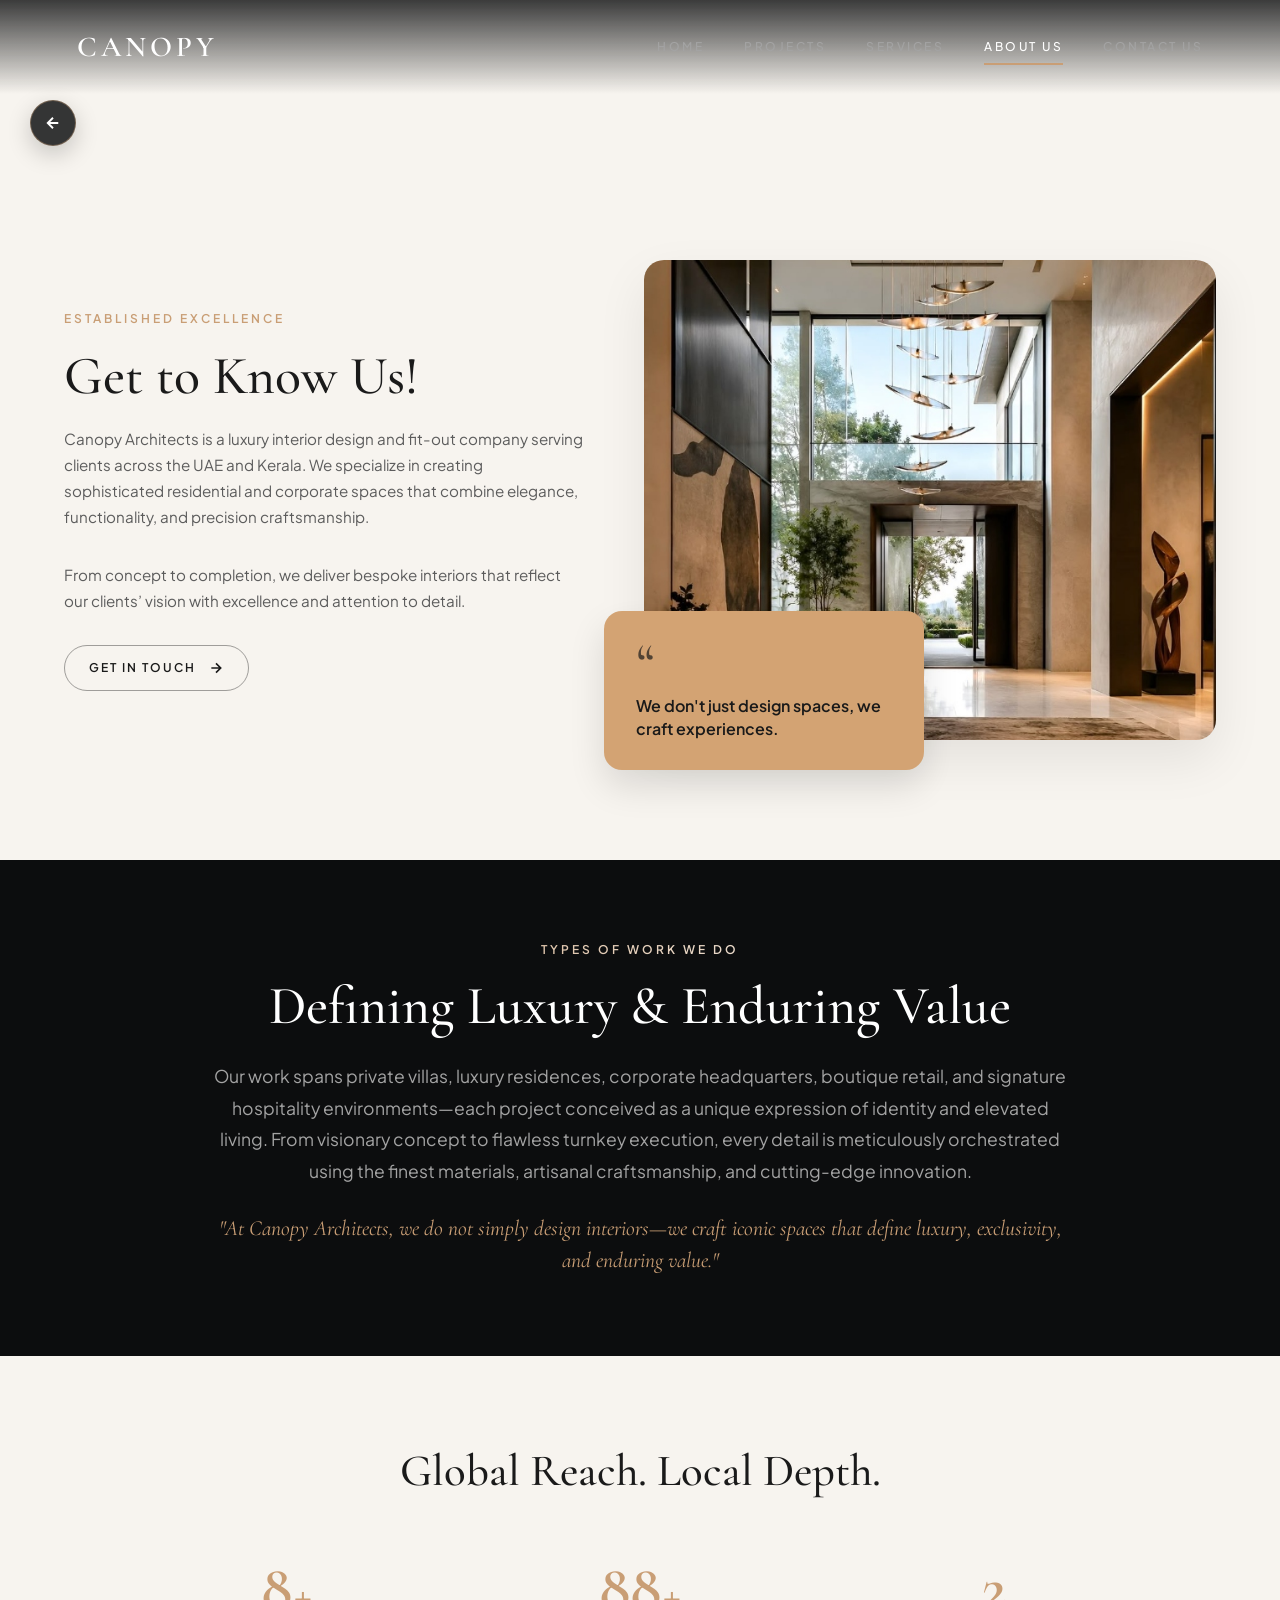
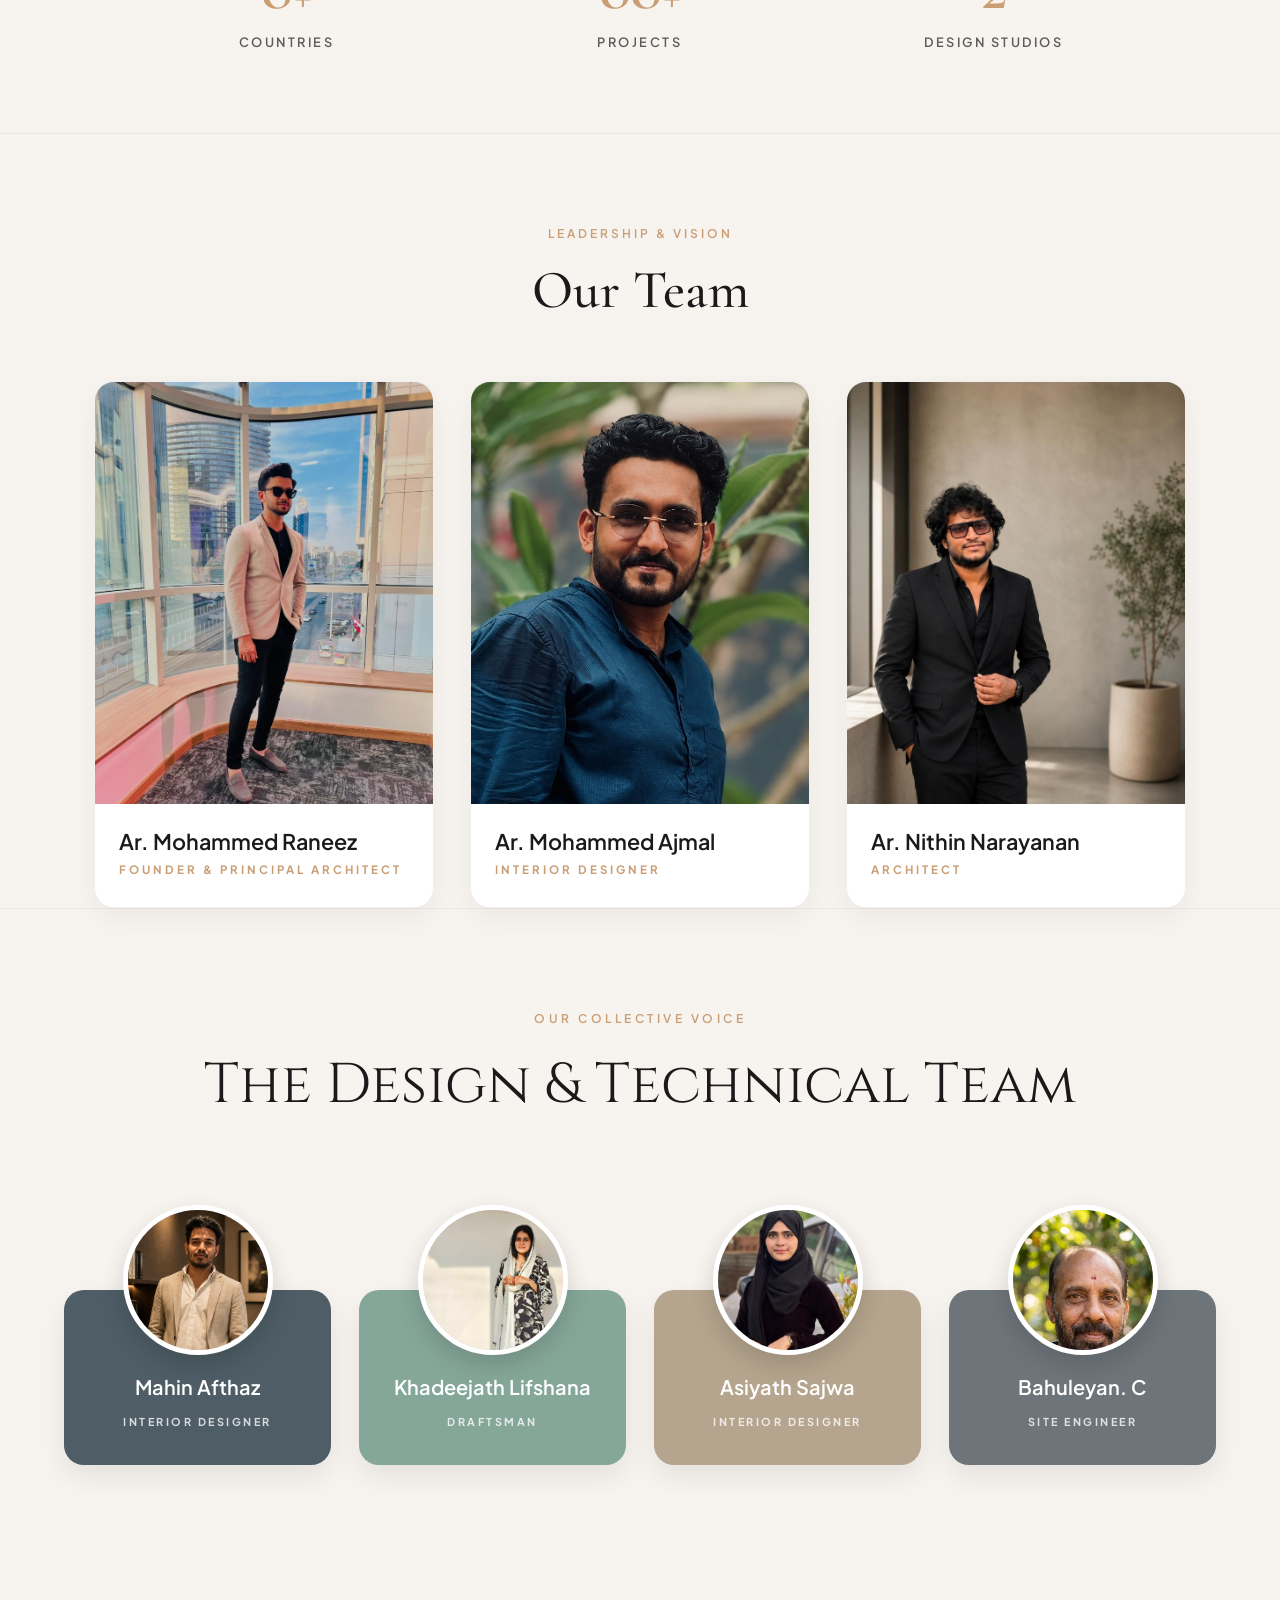
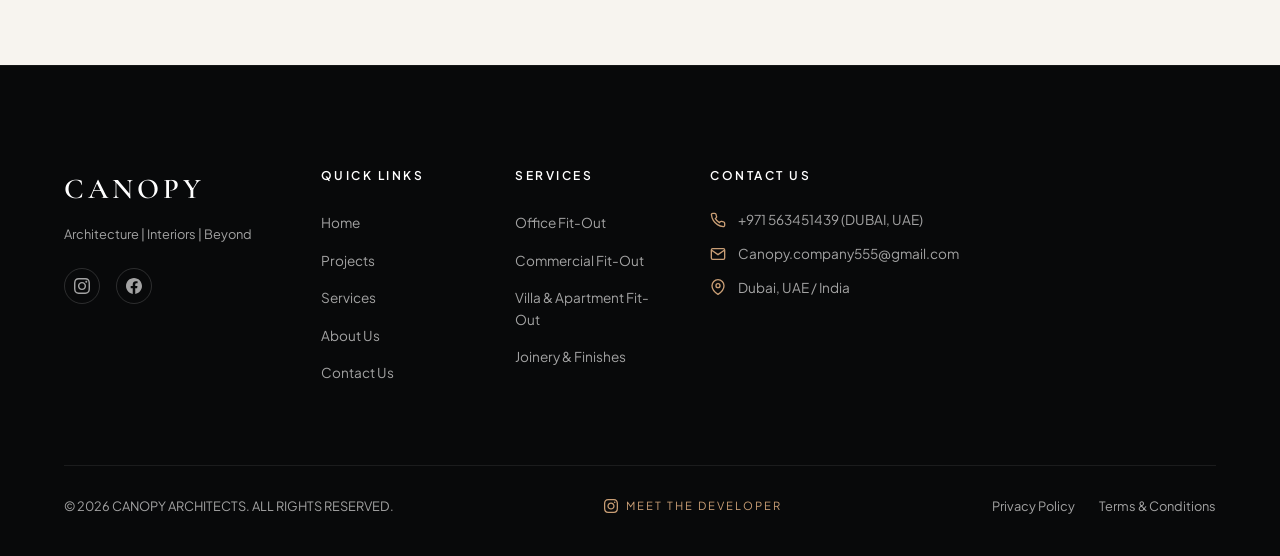
==== about.html @ d00192d6 "17" ====
<!DOCTYPE html>
<html lang="en">
<head>
  <meta charset="UTF-8">
  <meta name="viewport" content="width=device-width, initial-scale=1.0">
  <title>About Us | Canopy Architects</title>
  <meta name="description" content="Canopy Architects is a luxury design studio based in Kerala and Dubai, specializing in interior architecture and curated living environments.">
  <link rel="stylesheet" href="style.css">
</head>
<body>
  <!-- Scroll Progress Bar -->
  <div class="scroll-progress-bar" id="scrollProgress"></div>

  <!-- Header Navigation -->
  <header class="header scrolled" id="header">
    <div class="nav-container">
      <a href="index.html" class="logo">CANOPY</a>

      <nav class="desktop-nav">
        <a href="index.html">HOME</a>
        <a href="projects.html">PROJECTS</a>
        <a href="services.html">SERVICES</a>
        <a href="about.html" class="active">ABOUT US</a>
        <a href="contact.html">CONTACT US</a>
      </nav>


      <div class="menu-toggle" id="menuToggle" aria-label="Open Navigation Menu">
        <span></span>
        <span></span>
        <span></span>
      </div>
    </div>
  </header>

  <!-- Mobile Overlay Menu -->
  <div class="mobile-menu-overlay" id="mobileMenu">
    <div class="mobile-menu-close" id="menuClose">&#x2715;</div>
    <ul class="mobile-nav-links">
      <li><a href="index.html">HOME</a></li>
      <li><a href="projects.html">PROJECTS</a></li>
      <li><a href="services.html">SERVICES</a></li>
      <li><a href="about.html" class="active">ABOUT US</a></li>
      <li><a href="contact.html">CONTACT US</a></li>
    </ul>

    <!-- Quick Contact Links inside Mobile Sidebar -->
    <div class="mobile-sidebar-contacts">
      <a href="https://wa.me/971563451439" target="_blank" class="sidebar-contact-btn sidebar-wa">
        <svg width="18" height="18" viewBox="0 0 24 24" fill="currentColor">
          <path d="M17.472 14.382c-.297-.149-1.758-.867-2.03-.967-.273-.099-.471-.148-.67.15-.197.297-.767.966-.94 1.164-.173.199-.347.223-.644.075-.297-.15-1.255-.463-2.39-1.475-.883-.788-1.48-1.761-1.653-2.059-.173-.297-.018-.458.13-.606.134-.133.298-.347.446-.52.149-.174.198-.298.298-.497.099-.198.05-.371-.025-.52-.075-.149-.669-1.612-.916-2.207-.242-.579-.487-.5-.669-.51-.173-.008-.371-.01-.57-.01-.198 0-.52.074-.792.372-.272.297-1.04 1.016-1.04 2.479 0 1.462 1.065 2.875 1.213 3.074.149.198 2.096 3.2 5.077 4.487.709.306 1.262.489 1.694.625.712.227 1.36.195 1.871.118.571-.085 1.758-.719 2.006-1.413.248-.694.248-1.289.173-1.413-.074-.124-.272-.198-.57-.347m-5.421 7.403h-.004a9.87 9.87 0 01-5.031-1.378l-.361-.214-3.741.982.998-3.648-.235-.374a9.86 9.86 0 01-1.51-5.26c.001-5.45 4.436-9.884 9.888-9.884 2.64 0 5.122 1.03 6.988 2.898a9.825 9.825 0 012.893 6.994c-.003 5.45-4.437 9.884-9.885 9.884m8.411-18.297A11.815 11.815 0 0012.05 0C5.495 0 .16 5.335.157 11.892c0 2.096.547 4.142 1.588 5.945L.057 24l6.305-1.654a11.882 11.882 0 005.683 1.448h.005c6.554 0 11.89-5.335 11.893-11.893a11.821 11.821 0 00-3.48-8.413Z"/>
        </svg>
        <span>WhatsApp</span>
      </a>
      <a href="tel:+971563451439" class="sidebar-contact-btn sidebar-phone">
        <svg width="18" height="18" viewBox="0 0 24 24" fill="none" stroke="currentColor" stroke-width="2">
          <path d="M22 16.92v3a2 2 0 0 1-2.18 2 19.79 19.79 0 0 1-8.63-3.07 19.5 19.5 0 0 1-6-6 19.79 19.79 0 0 1-3.07-8.67A2 2 0 0 1 4.11 2h3a2 2 0 0 1 2 1.72 12.84 12.84 0 0 0 .7 2.81 2 2 0 0 1-.45 2.11L8.09 9.91a16 16 0 0 0 6 6l1.27-1.27a2 2 0 0 1 2.11-.45 12.84 12.84 0 0 0 2.81.7A2 2 0 0 1 22 16.92z"/>
        </svg>
        <span>Call Us</span>
      </a>
      <a href="mailto:Canopy.company555@gmail.com" class="sidebar-contact-btn sidebar-email">
        <svg width="18" height="18" viewBox="0 0 24 24" fill="none" stroke="currentColor" stroke-width="2">
          <path d="M4 4h16c1.1 0 2 .9 2 2v12c0 1.1-.9 2-2 2H4c-1.1 0-2-.9-2-2V6c0-1.1.9-2 2-2z"/>
          <polyline points="22,6 12,13 2,6"/>
        </svg>
        <span>Email Us</span>
      </a>
    </div>
  </div>

  <main style="padding-top: 140px; background-color: var(--bg-light); color: var(--text-dark-primary); min-height: 80vh;">
    <!-- Floating Back Button (Arrow Only) -->
    <button class="page-back-btn" onclick="if(document.referrer && document.referrer.indexOf(window.location.host) !== -1){ history.back(); } else { window.location.href='index.html'; }" aria-label="Go Back">
      <svg width="18" height="18" viewBox="0 0 24 24" fill="none" stroke="currentColor" stroke-width="2.5">
        <path d="M19 12H5M12 19l-7-7 7-7" />
      </svg>
    </button>

    <!-- About Section -->
    <section class="about-canopy-section">
      <div class="container">
        <div class="about-canopy-grid">
          <div class="about-canopy-left">
            <span class="section-tag">ESTABLISHED EXCELLENCE</span>
            <h2 class="section-heading">Get to Know Us!</h2>
            <p class="section-desc">
              Canopy Architects is a luxury interior design and fit-out company serving clients across the UAE and Kerala. We specialize in creating sophisticated residential and corporate spaces that combine elegance, functionality, and precision craftsmanship.
            </p>
            <p class="section-desc">
              From concept to completion, we deliver bespoke interiors that reflect our clients’ vision with excellence and attention to detail.
            </p>
            <a href="contact.html" class="btn-outline-dark">
              <span>GET IN TOUCH</span>
              <svg width="16" height="16" viewBox="0 0 24 24" fill="none" stroke="currentColor" stroke-width="2.5"><path d="M5 12h14M12 5l7 7-7 7"/></svg>
            </a>
          </div>

          <div class="about-canopy-right">
            <div class="about-img-container">
              <img src="images/about.jpg" alt="Canopy Interior Design Studio">
              <div class="floating-quote-box">
                <div class="quote-icon">“</div>
                <p>We don't just design spaces, we craft experiences.</p>
              </div>
            </div>
          </div>
        </div>
      </div>
    </section>

    <!-- Types of Work We Do Section -->
    <section style="padding: 80px 0; background-color: var(--bg-dark); color: var(--text-light-primary);">
      <div class="container">
        <div style="max-width: 860px; margin: 0 auto; text-align: center;">
          <span class="section-tag-gold">TYPES OF WORK WE DO</span>
          <h2 class="section-heading" style="color: var(--text-light-primary); margin-bottom: 24px;">Defining Luxury & Enduring Value</h2>
          <p style="font-size: 1.1rem; line-height: 1.8; color: var(--text-light-secondary); margin-bottom: 24px;">
            Our work spans private villas, luxury residences, corporate headquarters, boutique retail, and signature hospitality environments—each project conceived as a unique expression of identity and elevated living. From visionary concept to flawless turnkey execution, every detail is meticulously orchestrated using the finest materials, artisanal craftsmanship, and cutting-edge innovation.
          </p>
          <p style="font-family: var(--font-serif); font-size: 1.35rem; color: var(--accent-gold); font-style: italic; line-height: 1.5;">
            "At Canopy Architects, we do not simply design interiors—we craft iconic spaces that define luxury, exclusivity, and enduring value."
          </p>
        </div>
      </div>
    </section>

    <!-- Global Stats Section -->
    <section class="stats-section">
      <div class="container">
        <h3 class="stats-title">Global Reach. Local Depth.</h3>
        <div class="stats-grid">
          <div class="stat-item">
            <p class="stat-num"><span class="stat-counter" data-target="12">0</span><span class="plus-fix">+</span></p>
            <p class="stat-label">Countries</p>
          </div>
          <div class="stat-item">
            <p class="stat-num"><span class="stat-counter" data-target="150">0</span><span class="plus-fix">+</span></p>
            <p class="stat-label">Projects</p>
          </div>
          <div class="stat-item">
            <p class="stat-num"><span class="stat-counter" data-target="2">0</span></p>
            <p class="stat-label">Design Studios</p>
          </div>
        </div>
      </div>
    </section>

    <!-- Our Team Section -->
    <section class="team-section" id="team">
      <div class="container">
        <div class="team-header">
          <span class="section-tag">LEADERSHIP & VISION</span>
          <h2 class="section-heading">Our Team</h2>
        </div>

        <div class="team-grid">
          <!-- Member 1: Ar. Mohammed Raneez -->
          <div class="team-card">
            <div class="team-img-wrapper">
              <img src="images/mohammed_raneez.jpg" alt="Ar. Mohammed Raneez - Founder & Principal Architect">
            </div>
            <div class="team-card-body">
              <h3 class="team-member-name">Ar. Mohammed Raneez</h3>
              <span class="team-member-role">FOUNDER & PRINCIPAL ARCHITECT</span>
            </div>
          </div>

          <!-- Member 2: Ar. Mohammed Ajmal -->
          <div class="team-card">
            <div class="team-img-wrapper">
              <img src="images/mohammed_ajmal.jpg" alt="Ar. Mohammed Ajmal - Interior Designer">
            </div>
            <div class="team-card-body">
              <h3 class="team-member-name">Ar. Mohammed Ajmal</h3>
              <span class="team-member-role">INTERIOR DESIGNER</span>
            </div>
          </div>

          <!-- Member 3: Ar. Nithin Narayanan -->
          <div class="team-card">
            <div class="team-img-wrapper">
              <img src="images/nithin_narayanan.jpg" alt="Ar. Nithin Narayanan - Architect">
            </div>
            <div class="team-card-body">
              <h3 class="team-member-name">Ar. Nithin Narayanan</h3>
              <span class="team-member-role">ARCHITECT</span>
            </div>
          </div>
        </div>
      </div>
    <!-- Design & Technical Team Section -->
    <section class="tech-team-section" id="technical-team">
      <div class="container">
        <div class="tech-team-header">
          <span class="section-tag">OUR COLLECTIVE VOICE</span>
          <h2>The Design & Technical Team</h2>
        </div>

        <div class="tech-team-grid">
          <!-- Member 1: Mahin Afthaz -->
          <div class="tech-team-card">
            <div class="tech-avatar-wrapper">
              <img src="images/mahin_afthaz.jpg" alt="Mahin Afthaz - Interior Designer">
            </div>
            <div class="tech-card-box card-blue">
              <h3 class="tech-member-name">Mahin Afthaz</h3>
              <span class="tech-member-role">INTERIOR DESIGNER</span>
            </div>
          </div>

          <!-- Member 2: Khadeejath Lifshana -->
          <div class="tech-team-card">
            <div class="tech-avatar-wrapper">
              <img src="images/khadeejath_lifshana.jpg" alt="Khadeejath Lifshana - Draftsman">
            </div>
            <div class="tech-card-box card-green">
              <h3 class="tech-member-name">Khadeejath Lifshana</h3>
              <span class="tech-member-role">DRAFTSMAN</span>
            </div>
          </div>

          <!-- Member 3: Asiyath Sajwa -->
          <div class="tech-team-card">
            <div class="tech-avatar-wrapper">
              <img src="images/asiyath_sajwa.jpg" alt="Asiyath Sajwa - Interior Designer">
            </div>
            <div class="tech-card-box card-beige">
              <h3 class="tech-member-name">Asiyath Sajwa</h3>
              <span class="tech-member-role">INTERIOR DESIGNER</span>
            </div>
          </div>

          <!-- Member 4: Bahuleyan. C -->
          <div class="tech-team-card">
            <div class="tech-avatar-wrapper">
              <img src="images/bahuleyan_c.jpg" alt="Bahuleyan. C - Site Engineer">
            </div>
            <div class="tech-card-box card-grey">
              <h3 class="tech-member-name">Bahuleyan. C</h3>
              <span class="tech-member-role">SITE ENGINEER</span>
            </div>
          </div>
        </div>
      </div>
    </section>
  </main>

  <!-- Footer -->
  <footer class="site-footer">
    <div class="container">
      <div class="footer-top-grid">
        <div class="footer-col footer-col-brand">
          <a href="index.html" class="footer-logo">CANOPY</a>
          <p class="footer-tagline">Architecture | Interiors | Beyond</p>
          <div class="footer-socials">
            <a href="https://www.instagram.com/canopy_company?igsh=MW9weWg5a3Y2YWJnZA==" target="_blank" aria-label="Instagram"><svg width="16" height="16" viewBox="0 0 24 24" fill="currentColor"><path d="M12 2.163c3.204 0 3.584.012 4.85.07 3.252.148 4.771 1.691 4.919 4.919.058 1.265.069 1.645.069 4.849 0 3.205-.012 3.584-.069 4.849-.149 3.225-1.664 4.771-4.919 4.919-1.266.058-1.644.07-4.85.07-3.204 0-3.584-.012-4.849-.07-3.26-.149-4.771-1.699-4.919-4.92-.058-1.265-.07-1.644-.07-4.849 0-3.204.013-3.583.07-4.849.149-3.227 1.664-4.771 4.919-4.919 1.266-.057 1.645-.069 4.849-.069zm0-2.163c-3.259 0-3.667.014-4.947.072-4.358.2-6.78 2.618-6.98 6.98-.059 1.281-.073 1.689-.073 4.948 0 3.259.014 3.668.072 4.948.2 4.358 2.618 6.78 6.98 6.98 1.281.058 1.689.072 4.948.072 3.259 0 3.668-.014 4.948-.072 4.354-.2 6.782-2.618 6.979-6.98.059-1.28.073-1.689.073-4.948 0-3.259-.014-3.667-.072-4.947-.196-4.354-2.617-6.78-6.979-6.98-1.281-.059-1.69-.073-4.949-.073zm0 5.838c-3.403 0-6.162 2.759-6.162 6.162s2.759 6.163 6.162 6.163 6.162-2.759 6.162-6.163c0-3.403-2.759-6.162-6.162-6.162zm0 10.162c-2.209 0-4-1.79-4-4 0-2.209 1.791-4 4-4s4 1.791 4 4c0 2.21-1.791 4-4 4zm6.406-11.845c-.796 0-1.441.645-1.441 1.44s.645 1.44 1.441 1.44c.795 0 1.439-.645 1.439-1.44s-.644-1.44-1.439-1.44z"/></svg></a>
            <a href="#" aria-label="Facebook"><svg width="16" height="16" viewBox="0 0 24 24" fill="currentColor"><path d="M24 12.073c0-6.627-5.373-12-12-12s-12 5.373-12 12c0 5.99 4.388 10.954 10.125 11.854v-8.385H7.078v-3.47h3.047V9.43c0-3.007 1.792-4.669 4.533-4.669 1.312 0 2.686.235 2.686.235v2.953H15.83c-1.491 0-1.956.925-1.956 1.874v2.25h3.328l-.532 3.47h-2.796v8.385C19.612 23.027 24 18.062 24 12.073z"/></svg></a>
          </div>
        </div>

        <div class="footer-col">
          <h4>QUICK LINKS</h4>
          <ul>
            <li><a href="index.html">Home</a></li>
            <li><a href="index.html#projects">Projects</a></li>
            <li><a href="services.html">Services</a></li>
            <li><a href="about.html">About Us</a></li>
            <li><a href="contact.html">Contact Us</a></li>
          </ul>
        </div>

        <div class="footer-col">
          <h4>SERVICES</h4>
          <ul>
            <li><a href="services.html">Office Fit-Out</a></li>
            <li><a href="services.html">Commercial Fit-Out</a></li>
            <li><a href="services.html">Villa & Apartment Fit-Out</a></li>
            <li><a href="services.html">Joinery & Finishes</a></li>
          </ul>
        </div>

        <div class="footer-col">
          <h4>CONTACT US</h4>
          <ul class="footer-contact-list">
            <li>
              <svg width="16" height="16" viewBox="0 0 24 24" fill="none" stroke="currentColor" stroke-width="2"><path d="M22 16.92v3a2 2 0 0 1-2.18 2 19.79 19.79 0 0 1-8.63-3.07 19.5 19.5 0 0 1-6-6 19.79 19.79 0 0 1-3.07-8.67A2 2 0 0 1 4.11 2h3a2 2 0 0 1 2 1.72 12.84 12.84 0 0 0 .7 2.81 2 2 0 0 1-.45 2.11L8.09 9.91a16 16 0 0 0 6 6l1.27-1.27a2 2 0 0 1 2.11-.45 12.84 12.84 0 0 0 2.81.7A2 2 0 0 1 22 16.92z"/></svg>
              <div>
                <a href="tel:+971563451439">+971 563451439 (DUBAI, UAE)</a>
              </div>
            </li>
            <li>
              <svg width="16" height="16" viewBox="0 0 24 24" fill="none" stroke="currentColor" stroke-width="2"><path d="M4 4h16c1.1 0 2 .9 2 2v12c0 1.1-.9 2-2 2H4c-1.1 0-2-.9-2-2V6c0-1.1.9-2 2-2z"/><polyline points="22,6 12,13 2,6"/></svg>
              <a href="mailto:Canopy.company555@gmail.com">Canopy.company555@gmail.com</a>
            </li>
            <li>
              <svg width="16" height="16" viewBox="0 0 24 24" fill="none" stroke="currentColor" stroke-width="2"><path d="M21 10c0 7-9 13-9 13s-9-6-9-13a9 9 0 0 1 18 0z"/><circle cx="12" cy="10" r="3"/></svg>
              <span>Dubai, UAE / India</span>
            </li>
          </ul>
        </div>
      </div>

      <div class="footer-bottom-bar">
        <p>&copy; 2026 CANOPY ARCHITECTS. ALL RIGHTS RESERVED.</p>
        <a href="https://www.instagram.com/intellex.web" target="_blank" class="developer-link">
          <svg viewBox="0 0 24 24" width="14" height="14" fill="currentColor"><path d="M12 2.163c3.204 0 3.584.012 4.85.07 3.252.148 4.771 1.691 4.919 4.919.058 1.265.069 1.645.069 4.849 0 3.205-.012 3.584-.069 4.849-.149 3.225-1.664 4.771-4.919 4.919-1.266.058-1.644.07-4.85.07-3.204 0-3.584-.012-4.849-.07-3.26-.149-4.771-1.699-4.919-4.92-.058-1.265-.07-1.644-.07-4.849 0-3.204.013-3.583.07-4.849.149-3.227 1.664-4.771 4.919-4.919 1.266-.057 1.645-.069 4.849-.069zm0-2.163c-3.259 0-3.667.014-4.947.072-4.358.2-6.78 2.618-6.98 6.98-.059 1.281-.073 1.689-.073 4.948 0 3.259.014 3.668.072 4.948.2 4.358 2.618 6.78 6.98 6.98 1.281.058 1.689.072 4.948.072 3.259 0 3.668-.014 4.948-.072 4.354-.2 6.782-2.618 6.979-6.98.059-1.28.073-1.689.073-4.948 0-3.259-.014-3.667-.072-4.947-.196-4.354-2.617-6.78-6.979-6.98-1.281-.059-1.69-.073-4.949-.073zm0 5.838c-3.403 0-6.162 2.759-6.162 6.162s2.759 6.163 6.162 6.163 6.162-2.759 6.162-6.163-2.759-6.162-6.162-6.162zm0 10.162c-2.209 0-4-1.79-4-4 0-2.209 1.791-4 4-4s4 1.791 4 4c0 2.21-1.791 4-4 4zm6.406-11.845c-.796 0-1.441.645-1.441 1.44s.645 1.44 1.441 1.44c.795 0 1.439-.645 1.439-1.44s-.644-1.44-1.439-1.44z"/></svg>
          MEET THE DEVELOPER
        </a>
        <div class="footer-legal">
          <a href="#">Privacy Policy</a>
          <a href="#">Terms & Conditions</a>
        </div>
      </div>
    </div>
  </footer>

  <script src="script.js"></script>
</body>
</html>
---- style.css ----
@import url('https://fonts.googleapis.com/css2?family=Alex+Brush&family=Cinzel:wght@400;500;600;700&family=Cormorant+Garamond:ital,wght@0,400;0,600;1,400;1,600&family=Pinyon+Script&family=Playfair+Display:ital,wght@0,400;0,600;1,400;1,500;1,600&family=Plus+Jakarta+Sans:wght@300;400;500;600;700&display=swap');

:root {
  /* Color Palette - Luxury Warm Off-White & Dark Charcoal */
  --bg-dark: #0c0d0e;
  --bg-dark-card: #16171a;
  --bg-light: #f7f4ef;
  --bg-light-card: #eae4dc;
  
  --accent-gold: #c99e75;
  --accent-gold-hover: #b58b63;
  --accent-quote-bg: #d3a373;
  
  --text-dark-primary: #1a1a1a;
  --text-dark-secondary: #5c5c5c;
  --text-light-primary: #ffffff;
  --text-light-secondary: #a3a3a3;
  
  --font-serif: 'Cormorant Garamond', Georgia, serif;
  --font-serif-hero: 'Cinzel', 'Playfair Display', Georgia, serif;
  --font-curved: 'Pinyon Script', 'Alex Brush', cursive, serif;
  --font-sans: 'Plus Jakarta Sans', -apple-system, BlinkMacSystemFont, sans-serif;
  
  --transition-normal: 0.35s cubic-bezier(0.16, 1, 0.3, 1);
  --radius-card: 16px;
  --radius-pill: 50px;
}

/* Base Reset */
* {
  margin: 0;
  padding: 0;
  box-sizing: border-box;
}

html {
  scroll-behavior: smooth;
  font-size: 16px;
  background-color: var(--bg-dark);
  color: var(--text-dark-primary);
  font-family: var(--font-sans);
}

body {
  line-height: 1.6;
  overflow-x: hidden;
  -webkit-font-smoothing: antialiased;
}

a {
  text-decoration: none;
  color: inherit;
  transition: all var(--transition-normal);
}

img {
  max-width: 100%;
  height: auto;
  display: block;
}

/* Container Utilities */
.container {
  width: 90%;
  max-width: 1320px;
  margin: 0 auto;
}

.container-fluid {
  width: 95%;
  max-width: 1440px;
  margin: 0 auto;
}

/* Typography Tags */
.section-tag {
  font-family: var(--font-sans);
  font-size: 0.75rem;
  font-weight: 600;
  letter-spacing: 3px;
  text-transform: uppercase;
  color: var(--accent-gold);
  margin-bottom: 16px;
  display: block;
}

.section-tag-gold {
  font-family: var(--font-sans);
  font-size: 0.75rem;
  font-weight: 600;
  letter-spacing: 3px;
  text-transform: uppercase;
  color: var(--accent-gold);
  margin-bottom: 16px;
  display: block;
}

.section-heading {
  font-family: var(--font-serif);
  font-size: clamp(2.2rem, 4.2vw, 3.4rem);
  font-weight: 500;
  line-height: 1.15;
  color: var(--text-dark-primary);
  margin-bottom: 20px;
}

.section-heading-light {
  font-family: var(--font-serif);
  font-size: clamp(2.2rem, 4.2vw, 3.4rem);
  font-weight: 500;
  line-height: 1.15;
  color: var(--text-light-primary);
  margin-bottom: 20px;
}

.section-desc {
  font-size: 0.95rem;
  color: var(--text-dark-secondary);
  line-height: 1.7;
  margin-bottom: 32px;
}

.section-desc-light {
  font-size: 0.95rem;
  color: var(--text-light-secondary);
  line-height: 1.7;
  margin-bottom: 32px;
}

/* Buttons & Links */
.btn-outline-dark {
  display: inline-flex;
  align-items: center;
  gap: 12px;
  padding: 12px 24px;
  border: 1px solid rgba(26, 26, 26, 0.4);
  border-radius: var(--radius-pill);
  font-size: 0.75rem;
  font-weight: 600;
  letter-spacing: 2px;
  text-transform: uppercase;
  color: var(--text-dark-primary);
  background: transparent;
  cursor: pointer;
}

.btn-outline-dark:hover {
  background: var(--text-dark-primary);
  color: #fff;
  border-color: var(--text-dark-primary);
}

.btn-outline-gold {
  display: inline-flex;
  align-items: center;
  gap: 12px;
  padding: 12px 24px;
  border: 1px solid rgba(201, 158, 117, 0.4);
  border-radius: var(--radius-pill);
  font-size: 0.75rem;
  font-weight: 600;
  letter-spacing: 2px;
  text-transform: uppercase;
  color: #fff;
  background: transparent;
  cursor: pointer;
}

.btn-outline-gold:hover {
  background: var(--accent-gold);
  color: #000;
  border-color: var(--accent-gold);
}

/* ----------------------------------------------------
   HEADER & NAVBAR
---------------------------------------------------- */
.header {
  position: fixed;
  top: 0;
  left: 0;
  width: 100%;
  padding: 24px 6%;
  z-index: 1000;
  transition: all var(--transition-normal);
  background: linear-gradient(to bottom, rgba(12, 13, 14, 0.8), rgba(12, 13, 14, 0));
}

.header.scrolled {
  padding: 16px 6%;
  background: rgba(12, 13, 14, 0.95);
  backdrop-filter: blur(12px);
  box-shadow: 0 4px 20px rgba(0, 0, 0, 0.4);
}

.nav-container {
  display: flex;
  justify-content: space-between;
  align-items: center;
  max-width: 1400px;
  margin: 0 auto;
}

.logo {
  font-family: var(--font-serif);
  font-size: 1.8rem;
  font-weight: 600;
  letter-spacing: 4px;
  color: var(--text-light-primary);
  text-transform: uppercase;
}

.desktop-nav {
  display: flex;
  align-items: center;
  gap: 40px;
}

.desktop-nav a {
  font-size: 0.75rem;
  font-weight: 500;
  letter-spacing: 2.5px;
  text-transform: uppercase;
  color: var(--text-light-secondary);
  position: relative;
  padding: 6px 0;
}

.desktop-nav a:hover,
.desktop-nav a.active {
  color: var(--text-light-primary);
}

.desktop-nav a.active::after {
  content: '';
  position: absolute;
  bottom: -2px;
  left: 0;
  width: 100%;
  height: 2px;
  background-color: var(--accent-gold);
}

/* Mobile Toggle */
.menu-toggle {
  display: none;
  flex-direction: column;
  gap: 6px;
  cursor: pointer;
}

.menu-toggle span {
  width: 26px;
  height: 2px;
  background-color: var(--text-light-primary);
  transition: 0.3s;
}

/* Mobile Menu Drawer */
.mobile-menu-overlay {
  position: fixed;
  inset: 0;
  background: rgba(12, 13, 14, 0.98);
  backdrop-filter: blur(20px);
  z-index: 1001;
  display: flex;
  flex-direction: column;
  justify-content: center;
  align-items: center;
  opacity: 0;
  pointer-events: none;
  transition: all var(--transition-normal);
}

.mobile-menu-overlay.active {
  opacity: 1;
  pointer-events: auto;
}

.mobile-menu-close {
  position: absolute;
  top: 24px;
  right: 6%;
  font-size: 1.5rem;
  color: #fff;
  cursor: pointer;
}

.mobile-nav-links {
  display: flex;
  flex-direction: column;
  gap: 30px;
  text-align: center;
}

.mobile-nav-links a {
  font-family: var(--font-serif);
  font-size: 2rem;
  letter-spacing: 2px;
  color: var(--text-light-secondary);
}

.mobile-nav-links a:hover,
.mobile-nav-links a.active {
  color: var(--accent-gold);
}

/* Mobile Sidebar Contacts (WhatsApp, Phone, Email) */
.mobile-sidebar-contacts {
  margin-top: 36px;
  display: flex;
  flex-direction: column;
  gap: 12px;
  width: 100%;
  max-width: 280px;
}

.sidebar-contact-btn {
  display: flex;
  align-items: center;
  justify-content: center;
  gap: 10px;
  padding: 12px 20px;
  border-radius: 30px;
  font-size: 0.85rem;
  font-weight: 500;
  letter-spacing: 1px;
  text-transform: uppercase;
  text-decoration: none;
  transition: all var(--transition-normal);
}

.sidebar-wa {
  background: #25D366;
  color: #fff;
  box-shadow: 0 4px 15px rgba(37, 211, 102, 0.3);
}

.sidebar-wa:hover {
  background: #1eb954;
  transform: translateY(-2px);
}

.sidebar-phone {
  background: rgba(255, 255, 255, 0.1);
  color: #fff;
  border: 1px solid rgba(255, 255, 255, 0.2);
}

.sidebar-phone:hover {
  background: var(--accent-gold);
  border-color: var(--accent-gold);
  color: #fff;
  transform: translateY(-2px);
}

.sidebar-email {
  background: rgba(255, 255, 255, 0.06);
  color: var(--accent-gold);
  border: 1px solid rgba(201, 158, 117, 0.3);
}

.sidebar-email:hover {
  background: var(--accent-gold);
  color: #fff;
  transform: translateY(-2px);
}

/* ----------------------------------------------------
   HERO SECTION
---------------------------------------------------- */
.hero-section {
  position: relative;
  height: 100vh;
  width: 100%;
  display: flex;
  align-items: center;
  justify-content: center;
  overflow: hidden;
}

.hero-bg {
  position: absolute;
  inset: 0;
  background-size: cover;
  background-position: center;
  filter: brightness(0.85);
  transform: scale(1.03);
  transition: transform 10s ease;
}

.hero-overlay {
  position: absolute;
  inset: 0;
  background: linear-gradient(
    to bottom,
    rgba(12, 13, 14, 0.5) 0%,
    rgba(12, 13, 14, 0.2) 50%,
    rgba(12, 13, 14, 0.7) 100%
  );
}

.hero-content {
  position: relative;
  z-index: 2;
  text-align: center;
  max-width: 900px;
  padding: 0 20px;
}

.hero-title {
  font-family: 'Cormorant Garamond', 'Playfair Display', Georgia, serif;
  font-style: normal;
  font-size: clamp(3.8rem, 8vw, 6.8rem);
  font-weight: 400;
  color: var(--text-light-primary);
  letter-spacing: 0.5px;
  line-height: 1.05;
  text-shadow: 0 8px 30px rgba(0, 0, 0, 0.5);
}

.hero-architects-gold {
  font-family: inherit;
  color: #d3a373;
  font-weight: 400;
}

.hero-tagline {
  font-family: 'Cormorant Garamond', 'Playfair Display', Georgia, serif;
  font-style: italic;
  font-size: clamp(1.15rem, 2vw, 1.5rem);
  font-weight: 400;
  color: rgba(255, 255, 255, 0.92);
  letter-spacing: 0.6px;
  max-width: 680px;
  margin: 24px auto 0 auto;
  line-height: 1.5;
  text-shadow: 0 2px 12px rgba(0, 0, 0, 0.6);
}

/* Floating Contacts (Bottom-Right) */
.hero-floating-contacts {
  position: fixed;
  bottom: 30px;
  right: 24px;
  z-index: 999;
  display: flex;
  flex-direction: column;
  gap: 12px;
}

.float-btn {
  width: 44px;
  height: 44px;
  border-radius: 50%;
  display: flex;
  align-items: center;
  justify-content: center;
  box-shadow: 0 6px 18px rgba(0, 0, 0, 0.3);
  transition: transform var(--transition-normal), background-color var(--transition-normal);
}

.float-btn:hover {
  transform: scale(1.1);
}

.float-wa {
  background-color: #25d366;
  color: #ffffff;
}

.float-dark {
  background-color: rgba(26, 28, 30, 0.85);
  backdrop-filter: blur(8px);
  color: #ffffff;
  border: 1px solid rgba(255, 255, 255, 0.15);
}

.float-dark:hover {
  background-color: var(--accent-gold);
  border-color: var(--accent-gold);
  color: #000000;
}


/* ----------------------------------------------------
   SECTION 1: WHAT WE DO (Light Theme)
---------------------------------------------------- */
.what-we-do-section {
  background-color: var(--bg-light);
  padding: 120px 0;
  color: var(--text-dark-primary);
}

.what-we-do-grid {
  display: grid;
  grid-template-columns: 320px 1fr;
  gap: 50px;
  align-items: start;
}

.what-we-do-left {
  padding-right: 20px;
}

.what-we-do-cards {
  display: grid;
  grid-template-columns: repeat(3, 1fr);
  gap: 24px;
}

.service-card {
  background-color: var(--bg-light-card);
  border-radius: var(--radius-card);
  overflow: hidden;
  display: flex;
  flex-direction: column;
  transition: transform var(--transition-normal), box-shadow var(--transition-normal);
}

.service-card:hover {
  transform: translateY(-8px);
  box-shadow: 0 20px 40px rgba(0, 0, 0, 0.08);
}

.service-img-wrapper {
  position: relative;
  width: 100%;
  height: 220px;
  overflow: hidden;
}

.service-img-wrapper img {
  width: 100%;
  height: 100%;
  object-fit: cover;
  transition: transform var(--transition-normal);
}

.service-card:hover .service-img-wrapper img {
  transform: scale(1.05);
}

.service-icon-badge {
  position: absolute;
  bottom: 16px;
  left: 16px;
  width: 44px;
  height: 44px;
  background-color: var(--bg-dark);
  color: var(--accent-gold);
  border-radius: 50%;
  display: flex;
  align-items: center;
  justify-content: center;
  box-shadow: 0 4px 12px rgba(0, 0, 0, 0.2);
}

.service-card-body {
  padding: 24px;
  display: flex;
  flex-direction: column;
  flex-grow: 1;
}

.service-card-body h3 {
  font-family: var(--font-serif);
  font-size: 1.45rem;
  font-weight: 600;
  margin-bottom: 10px;
  color: var(--text-dark-primary);
}

.service-card-body p {
  font-size: 0.85rem;
  color: var(--text-dark-secondary);
  line-height: 1.6;
  margin-bottom: 20px;
  flex-grow: 1;
}

.card-arrow-link {
  display: inline-flex;
  align-items: center;
  color: var(--text-dark-primary);
  transition: transform var(--transition-normal);
}

.service-card:hover .card-arrow-link {
  transform: translateX(6px);
  color: var(--accent-gold);
}

/* ----------------------------------------------------
   SECTION 2: FEATURED PROJECTS (Dark Theme Carousel)
---------------------------------------------------- */
.featured-projects-section {
  background-color: var(--bg-dark);
  padding: 120px 0;
  color: var(--text-light-primary);
  overflow: hidden;
}

.projects-layout {
  display: grid;
  grid-template-columns: 320px 1fr;
  gap: 50px;
  align-items: center;
}

.projects-left {
  padding-left: 5%;
}

/* Projects Horizontal Side-by-Side Scroll Container */
.projects-carousel-wrapper {
  position: relative;
  overflow-x: auto;
  overflow-y: hidden;
  padding-bottom: 20px;
  scroll-behavior: smooth;
  scroll-snap-type: x mandatory;
  -webkit-overflow-scrolling: touch;
  cursor: grab;
  user-select: none;
}

.projects-carousel-wrapper.active-drag {
  cursor: grabbing;
}

/* Custom Sleek Scrollbar */
.projects-carousel-wrapper::-webkit-scrollbar {
  height: 5px;
}

.projects-carousel-wrapper::-webkit-scrollbar-track {
  background: rgba(255, 255, 255, 0.08);
  border-radius: 4px;
}

.projects-carousel-wrapper::-webkit-scrollbar-thumb {
  background: var(--accent-gold);
  border-radius: 4px;
}

.projects-carousel-wrapper::-webkit-scrollbar-thumb:hover {
  background: #e6ca65;
}

.projects-carousel-track {
  display: flex;
  gap: 24px;
  padding-right: 40px;
}

.project-card {
  min-width: 320px;
  max-width: 340px;
  flex: 0 0 auto;
  scroll-snap-align: start;
  border-radius: var(--radius-card);
  overflow: hidden;
  position: relative;
  background-color: var(--bg-dark-card);
}

.project-img-box {
  position: relative;
  width: 100%;
  height: 380px;
  overflow: hidden;
}

.project-img-box img {
  width: 100%;
  height: 100%;
  object-fit: cover;
  transition: transform 0.6s ease;
}

.project-card:hover .project-img-box img {
  transform: scale(1.08);
}

.project-card-overlay {
  position: absolute;
  bottom: 0;
  left: 0;
  width: 100%;
  padding: 24px;
  background: linear-gradient(to top, rgba(12, 13, 14, 0.95) 0%, rgba(12, 13, 14, 0) 100%);
  display: flex;
  flex-direction: column;
}

.project-card-overlay h3 {
  font-family: var(--font-serif);
  font-size: 1.35rem;
  font-weight: 500;
  color: var(--text-light-primary);
  margin-bottom: 4px;
}

.project-card-overlay p {
  font-size: 0.8rem;
  color: var(--text-light-secondary);
  letter-spacing: 1px;
}

/* Dots */
.carousel-dots {
  display: flex;
  justify-content: center;
  align-items: center;
  gap: 10px;
  margin-top: 30px;
}

.carousel-dots .dot {
  width: 8px;
  height: 8px;
  border-radius: 50%;
  background-color: rgba(255, 255, 255, 0.3);
  cursor: pointer;
  transition: all var(--transition-normal);
}

.carousel-dots .dot.active {
  background-color: var(--accent-gold);
  transform: scale(1.3);
}

/* ----------------------------------------------------
   SECTION 3: ABOUT CANOPY (Light Theme)
---------------------------------------------------- */
.about-canopy-section {
  background-color: var(--bg-light);
  padding: 120px 0;
  color: var(--text-dark-primary);
}

.about-canopy-grid {
  display: grid;
  grid-template-columns: 1fr 1.1fr;
  gap: 60px;
  align-items: center;
}

.about-img-container {
  position: relative;
  width: 100%;
  border-radius: 20px;
  overflow: visible;
}

.about-img-container img {
  width: 100%;
  height: 480px;
  object-fit: cover;
  border-radius: 20px;
  box-shadow: 0 20px 50px rgba(0, 0, 0, 0.08);
}

/* Floating Quote Box Overlay */
.floating-quote-box {
  position: absolute;
  bottom: -30px;
  left: -40px;
  background-color: var(--accent-quote-bg);
  padding: 30px 32px;
  border-radius: 18px;
  max-width: 320px;
  box-shadow: 0 16px 36px rgba(0, 0, 0, 0.12);
  color: #1a1a1a;
  z-index: 3;
}

.quote-icon {
  font-family: var(--font-serif);
  font-size: 3.5rem;
  line-height: 0.8;
  color: rgba(26, 26, 26, 0.7);
  margin-bottom: 8px;
}

.floating-quote-box p {
  font-family: var(--font-sans);
  font-size: 1rem;
  font-weight: 600;
  line-height: 1.45;
  color: #1a1a1a;
}

/* ----------------------------------------------------
   FOOTER (Dark Theme)
---------------------------------------------------- */
.site-footer {
  background-color: #08090a;
  padding: 100px 0 40px 0;
  color: var(--text-light-secondary);
  border-top: 1px solid rgba(255, 255, 255, 0.05);
}

.footer-top-grid {
  display: grid;
  grid-template-columns: 1.4fr 1fr 1fr 1.2fr 1.4fr;
  gap: 40px;
  margin-bottom: 80px;
}

.footer-col-brand .footer-logo {
  font-family: var(--font-serif);
  font-size: 1.8rem;
  font-weight: 600;
  letter-spacing: 4px;
  color: var(--text-light-primary);
  display: block;
  margin-bottom: 12px;
}

.footer-tagline {
  font-size: 0.8rem;
  color: var(--text-light-secondary);
  margin-bottom: 24px;
}

.footer-socials {
  display: flex;
  gap: 16px;
}

.footer-socials a {
  width: 36px;
  height: 36px;
  border-radius: 50%;
  border: 1px solid rgba(255, 255, 255, 0.15);
  display: flex;
  align-items: center;
  justify-content: center;
  color: var(--text-light-secondary);
}

.footer-socials a:hover {
  background: var(--accent-gold);
  border-color: var(--accent-gold);
  color: #000;
}

.footer-col h4 {
  font-family: var(--font-sans);
  font-size: 0.75rem;
  font-weight: 600;
  letter-spacing: 2.5px;
  text-transform: uppercase;
  color: var(--text-light-primary);
  margin-bottom: 24px;
}

.footer-col ul {
  list-style: none;
  display: flex;
  flex-direction: column;
  gap: 12px;
}

.footer-col ul a {
  font-size: 0.85rem;
  color: var(--text-light-secondary);
}

.footer-col ul a:hover {
  color: var(--accent-gold);
}

.footer-contact-list li {
  display: flex;
  align-items: center;
  gap: 12px;
  font-size: 0.85rem;
}

.footer-contact-list svg {
  color: var(--accent-gold);
  flex-shrink: 0;
}

.footer-newsletter p {
  font-size: 0.85rem;
  margin-bottom: 20px;
  line-height: 1.5;
}

.newsletter-form {
  display: flex;
  align-items: center;
  background: rgba(255, 255, 255, 0.05);
  border: 1px solid rgba(255, 255, 255, 0.15);
  border-radius: var(--radius-pill);
  padding: 4px 4px 4px 18px;
}

.newsletter-form input {
  background: transparent;
  border: none;
  outline: none;
  color: #fff;
  font-size: 0.85rem;
  width: 100%;
}

.newsletter-form input::placeholder {
  color: var(--text-light-secondary);
}

.newsletter-form button {
  width: 38px;
  height: 38px;
  border-radius: 50%;
  background: var(--accent-quote-bg);
  border: none;
  color: #000;
  display: flex;
  align-items: center;
  justify-content: center;
  cursor: pointer;
  flex-shrink: 0;
  transition: transform var(--transition-normal);
}

.newsletter-form button:hover {
  transform: scale(1.05);
}

/* Bottom Bar */
.footer-bottom-bar {
  display: flex;
  justify-content: space-between;
  align-items: center;
  padding-top: 30px;
  border-top: 1px solid rgba(255, 255, 255, 0.08);
  font-size: 0.8rem;
}

.footer-legal {
  display: flex;
  gap: 24px;
}

.footer-legal a:hover {
  color: var(--accent-gold);
}

/* ----------------------------------------------------
   RESPONSIVE DESIGN (TABLET & MOBILE)
---------------------------------------------------- */
@media (max-width: 1100px) {
  .what-we-do-grid,
  .projects-layout,
  .about-canopy-grid {
    grid-template-columns: 1fr;
    gap: 40px;
  }
  
  .what-we-do-left,
  .projects-left {
    padding-right: 0;
    padding-left: 0;
  }
  
  .footer-top-grid {
    grid-template-columns: repeat(2, 1fr);
  }
  
  .floating-quote-box {
    left: 20px;
    bottom: -20px;
  }
}

@media (max-width: 768px) {
  .desktop-nav {
    display: none;
  }
  
  .menu-toggle {
    display: flex;
  }
  
  .what-we-do-cards {
    grid-template-columns: 1fr;
  }
  
  .hero-title {
    font-size: 3rem;
  }
  
  
  .footer-top-grid {
    grid-template-columns: 1fr;
  }
  
  .footer-bottom-bar {
    flex-direction: column;
    gap: 16px;
    text-align: center;
  }
}

/* ----------------------------------------------------
   HEADER LOCATIONS TAG & CONTACT DETAILS
---------------------------------------------------- */
.header-locations {
  font-family: var(--font-sans);
  font-size: 0.7rem;
  font-weight: 600;
  letter-spacing: 2.5px;
  color: var(--accent-gold);
  text-transform: uppercase;
}

.developer-link {
  display: flex;
  align-items: center;
  gap: 8px;
  color: var(--accent-gold);
  text-decoration: none;
  font-size: 0.7rem;
  letter-spacing: 2px;
  transition: opacity var(--transition-normal);
}

.developer-link:hover {
  opacity: 0.8;
}

/* ----------------------------------------------------
   GLOBAL STATS SECTION
---------------------------------------------------- */
.stats-section {
  padding: 80px 0;
  background-color: var(--bg-light);
  color: var(--text-dark-primary);
  text-align: center;
  border-bottom: 1px solid rgba(0, 0, 0, 0.06);
}

.stats-title {
  font-family: var(--font-serif);
  font-size: clamp(2rem, 3.5vw, 2.8rem);
  font-weight: 500;
  margin-bottom: 48px;
  color: var(--text-dark-primary);
}

.stats-grid {
  display: flex;
  justify-content: center;
  align-items: center;
  gap: 60px;
  flex-wrap: wrap;
  max-width: 1000px;
  margin: 0 auto;
}

.stat-item {
  flex: 1;
  min-width: 180px;
}

.stat-num {
  font-family: var(--font-serif);
  font-size: clamp(3rem, 5vw, 4.5rem);
  font-weight: 600;
  color: var(--accent-gold);
  line-height: 1;
  margin-bottom: 12px;
  display: flex;
  justify-content: center;
  align-items: baseline;
}

.plus-fix {
  font-size: 0.7em;
  margin-left: 2px;
}

.stat-label {
  font-family: var(--font-sans);
  font-size: 0.8rem;
  font-weight: 600;
  letter-spacing: 2.5px;
  text-transform: uppercase;
  color: var(--text-dark-secondary);
}

/* ----------------------------------------------------
   5-STEP METHODOLOGY PROCESS SECTION (WARM LUXURY LIGHT THEME)
---------------------------------------------------- */
.home-process {
  padding: 100px 0;
  background-color: var(--bg-light);
  color: var(--text-dark-primary);
  border-top: 1px solid rgba(0, 0, 0, 0.07);
  border-bottom: 1px solid rgba(0, 0, 0, 0.07);
}

.process-container {
  width: 92%;
  max-width: 1380px;
  margin: 0 auto;
}

.process-header {
  text-align: center;
  margin-bottom: 70px;
}

.process-header .section-tag {
  color: var(--accent-gold);
  letter-spacing: 3.5px;
  font-size: 0.75rem;
  margin-bottom: 12px;
}

.process-main-title {
  font-family: var(--font-serif-hero);
  font-size: clamp(2.5rem, 5vw, 4rem);
  font-weight: 400;
  color: var(--text-dark-primary);
  letter-spacing: 1px;
}

.process-row {
  display: flex;
  align-items: flex-start;
  justify-content: space-between;
  gap: 12px;
}

.process-step {
  flex: 1;
  background: transparent;
  padding: 10px 12px;
  border-radius: 0;
  text-align: center;
  transition: transform var(--transition-normal);
  border: none;
}

.process-step:hover {
  transform: translateY(-6px);
  box-shadow: none;
}

.process-icon {
  width: 64px;
  height: 64px;
  margin: 0 auto 24px auto;
  color: var(--accent-gold);
  display: flex;
  align-items: center;
  justify-content: center;
}

.process-icon svg {
  width: 100%;
  height: 100%;
}

.step-label {
  font-family: var(--font-sans);
  font-size: 0.68rem;
  font-weight: 700;
  letter-spacing: 3px;
  text-transform: uppercase;
  color: var(--accent-gold);
  display: block;
  margin-bottom: 12px;
}

.process-info h3 {
  font-family: var(--font-serif);
  font-size: 1.4rem;
  font-weight: 600;
  margin-bottom: 12px;
  color: var(--text-dark-primary);
  line-height: 1.25;
}

.process-info p {
  font-size: 0.85rem;
  color: var(--text-dark-secondary);
  line-height: 1.5;
  font-weight: 400;
}

.process-arrow {
  width: 20px;
  height: 20px;
  color: rgba(201, 158, 117, 0.6);
  flex-shrink: 0;
  margin-top: 32px;
}

@media (max-width: 992px) {
  .process-row {
    flex-direction: column;
    align-items: center;
    gap: 36px;
  }
  .process-step {
    width: 100%;
    max-width: 320px;
  }
  .process-arrow {
    transform: rotate(90deg);
    margin-top: 0;
  }
}

/* ----------------------------------------------------
   OUR TEAM SECTION
---------------------------------------------------- */
.team-section {
  padding: 90px 0;
  background-color: var(--bg-light);
  color: var(--text-dark-primary);
}

.team-header {
  text-align: center;
  margin-bottom: 60px;
}

.team-grid {
  display: grid;
  grid-template-columns: repeat(auto-fit, minmax(280px, 340px));
  justify-content: center;
  gap: 36px;
  max-width: 1200px;
  margin: 0 auto;
}

.team-card {
  background: #ffffff;
  border-radius: 20px;
  overflow: hidden;
  border: 1px solid rgba(0, 0, 0, 0.06);
  box-shadow: 0 10px 30px rgba(0, 0, 0, 0.05);
  transition: transform var(--transition-normal), box-shadow var(--transition-normal);
}

.team-card:hover {
  transform: translateY(-8px);
  box-shadow: 0 18px 45px rgba(0, 0, 0, 0.12);
}

.team-img-wrapper {
  position: relative;
  width: 100%;
  aspect-ratio: 4 / 5;
  overflow: hidden;
  background-color: #f2ece4;
}

.team-img-wrapper img {
  width: 100%;
  height: 100%;
  object-fit: cover;
  object-position: top center;
  transition: transform var(--transition-normal);
}

.team-card:hover .team-img-wrapper img {
  transform: scale(1.04);
}

.team-card-body {
  padding: 24px 24px 28px 24px;
  text-align: left;
}

.team-member-name {
  font-family: var(--font-sans);
  font-size: 1.35rem;
  font-weight: 600;
  color: var(--text-dark-primary);
  line-height: 1.25;
  margin-bottom: 6px;
}

.team-member-role {
  font-family: var(--font-sans);
  font-size: 0.72rem;
  font-weight: 700;
  letter-spacing: 3px;
  text-transform: uppercase;
  color: var(--accent-gold);
  display: block;
}

/* ----------------------------------------------------
   DESIGN & TECHNICAL TEAM SECTION (CIRCULAR AVATARS)
---------------------------------------------------- */
.tech-team-section {
  padding: 100px 0 110px 0;
  background-color: var(--bg-light);
  color: var(--text-dark-primary);
  border-top: 1px solid rgba(0, 0, 0, 0.05);
}

.tech-team-header {
  text-align: center;
  margin-bottom: 75px;
}

.tech-team-header .section-tag {
  color: var(--accent-gold);
  letter-spacing: 3.5px;
  font-size: 0.75rem;
  margin-bottom: 12px;
}

.tech-team-header h2 {
  font-family: var(--font-serif-hero);
  font-size: clamp(2.4rem, 4.5vw, 3.5rem);
  font-weight: 400;
  color: var(--text-dark-primary);
}

.tech-team-grid {
  display: grid;
  grid-template-columns: repeat(auto-fit, minmax(240px, 1fr));
  gap: 28px;
  max-width: 1320px;
  margin: 0 auto;
  align-items: flex-end;
}

.tech-team-card {
  display: flex;
  flex-direction: column;
  align-items: center;
  position: relative;
  transition: transform var(--transition-normal);
}

.tech-team-card:hover {
  transform: translateY(-8px);
}

.tech-avatar-wrapper {
  width: 150px;
  height: 150px;
  border-radius: 50%;
  border: 5px solid #ffffff;
  box-shadow: 0 10px 25px rgba(0, 0, 0, 0.15);
  overflow: hidden;
  z-index: 2;
  margin-bottom: -65px;
  background-color: #ddd;
}

.tech-avatar-wrapper img {
  width: 100%;
  height: 100%;
  object-fit: cover;
  object-position: center 20%;
  transition: transform var(--transition-normal);
}

.tech-team-card:hover .tech-avatar-wrapper img {
  transform: scale(1.06);
}

.tech-card-box {
  width: 100%;
  padding: 85px 20px 32px 20px;
  border-radius: 20px;
  text-align: center;
  color: #ffffff;
  box-shadow: 0 12px 30px rgba(0, 0, 0, 0.08);
}

/* Custom Card Color Variants from screenshot */
.tech-card-box.card-blue {
  background-color: #4e5d66;
}

.tech-card-box.card-green {
  background-color: #85a799;
}

.tech-card-box.card-beige {
  background-color: #b5a58e;
}

.tech-card-box.card-grey {
  background-color: #6e757a;
}

.tech-member-name {
  font-family: var(--font-sans);
  font-size: 1.25rem;
  font-weight: 600;
  color: #ffffff;
  margin-bottom: 8px;
  line-height: 1.2;
}

.tech-member-role {
  font-family: var(--font-sans);
  font-size: 0.68rem;
  font-weight: 700;
  letter-spacing: 2.5px;
  text-transform: uppercase;
  color: rgba(255, 255, 255, 0.78);
}

/* ----------------------------------------------------
   SPECIALIZED FIT-OUT & RENOVATION SERVICES
---------------------------------------------------- */
.fitout-services-section {
  padding: 80px 0 100px 0;
  background-color: var(--bg-light);
  border-top: 1px solid rgba(0, 0, 0, 0.05);
}

.fitout-section-header {
  text-align: center;
  margin-bottom: 50px;
}

.fitout-services-grid {
  display: grid;
  grid-template-columns: repeat(4, 1fr);
  gap: 24px;
}

.fitout-card {
  background: var(--bg-light-card);
  border: 1px solid rgba(201, 158, 117, 0.25);
  border-radius: var(--radius-card);
  padding: 30px 24px;
  display: flex;
  flex-direction: column;
  transition: all var(--transition-normal);
  position: relative;
  overflow: hidden;
}

.fitout-card:hover {
  transform: translateY(-6px);
  background: #ffffff;
  border-color: var(--accent-gold);
  box-shadow: 0 16px 36px rgba(0, 0, 0, 0.07);
}

.fitout-card-icon {
  width: 52px;
  height: 52px;
  border-radius: 12px;
  background: rgba(201, 158, 117, 0.12);
  color: var(--accent-gold);
  display: flex;
  align-items: center;
  justify-content: center;
  margin-bottom: 20px;
  transition: all var(--transition-normal);
}

.fitout-card:hover .fitout-card-icon {
  background: var(--accent-gold);
  color: #ffffff;
  transform: scale(1.05);
}

.fitout-card h4 {
  font-family: var(--font-serif);
  font-size: 1.25rem;
  font-weight: 600;
  color: var(--text-dark-primary);
  margin-bottom: 12px;
  line-height: 1.3;
}

.fitout-card p {
  font-size: 0.85rem;
  color: var(--text-dark-secondary);
  line-height: 1.6;
  margin-bottom: 20px;
  flex-grow: 1;
}

.fitout-card-tag {
  display: inline-flex;
  align-items: center;
  gap: 6px;
  font-size: 0.75rem;
  font-weight: 600;
  letter-spacing: 1.5px;
  text-transform: uppercase;
  color: var(--accent-gold);
  transition: gap var(--transition-normal);
}

.fitout-card:hover .fitout-card-tag {
  gap: 10px;
  color: var(--accent-gold-hover);
}

@media (max-width: 1100px) {
  .fitout-services-grid {
    grid-template-columns: repeat(2, 1fr);
  }
}

@media (max-width: 640px) {
  .fitout-services-grid {
    grid-template-columns: 1fr;
  }
}

/* ----------------------------------------------------
   GLOBAL PAGE BACK BUTTON (ICON ONLY)
---------------------------------------------------- */
.page-back-btn {
  position: fixed;
  top: 100px;
  left: 30px;
  z-index: 999;
  width: 46px;
  height: 46px;
  display: inline-flex;
  align-items: center;
  justify-content: center;
  background: rgba(18, 19, 21, 0.85);
  backdrop-filter: blur(12px);
  -webkit-backdrop-filter: blur(12px);
  color: var(--text-light-primary);
  border: 1px solid rgba(201, 158, 117, 0.4);
  border-radius: 50%;
  cursor: pointer;
  box-shadow: 0 8px 24px rgba(0, 0, 0, 0.2);
  transition: all var(--transition-normal);
}

.page-back-btn:hover {
  background: var(--accent-gold);
  color: #ffffff;
  border-color: var(--accent-gold);
  transform: translateX(-4px);
  box-shadow: 0 10px 28px rgba(201, 158, 117, 0.4);
}

@media (max-width: 768px) {
  .page-back-btn {
    top: 92px;
    left: 16px;
    width: 40px;
    height: 40px;
  }
}
.main-status-tabs-wrapper {
  display: flex;
  justify-content: center;
  margin-bottom: 24px;
}

.main-status-tabs {
  display: inline-flex;
  background: var(--bg-dark);
  padding: 6px;
  border-radius: var(--radius-pill);
  gap: 6px;
  box-shadow: 0 8px 24px rgba(0, 0, 0, 0.12);
}

.status-tab {
  background: transparent;
  border: none;
  color: var(--text-light-secondary);
  padding: 12px 30px;
  border-radius: var(--radius-pill);
  font-family: var(--font-sans);
  font-size: 0.8rem;
  font-weight: 600;
  letter-spacing: 2px;
  text-transform: uppercase;
  cursor: pointer;
  transition: all var(--transition-normal);
}

.status-tab:hover {
  color: #ffffff;
}

.status-tab.active {
  background: var(--accent-gold);
  color: #ffffff;
  box-shadow: 0 4px 16px rgba(201, 158, 117, 0.4);
}

.filter-btn {
  background: var(--bg-light-card);
  border: 1px solid rgba(201, 158, 117, 0.3);
  color: var(--text-dark-primary);
  padding: 10px 22px;
  border-radius: var(--radius-pill);
  font-family: var(--font-sans);
  font-size: 0.75rem;
  font-weight: 600;
  letter-spacing: 1.5px;
  cursor: pointer;
  transition: all var(--transition-normal);
}

.filter-btn:hover,
.filter-btn.active {
  background: var(--accent-gold);
  color: #ffffff;
  border-color: var(--accent-gold);
  box-shadow: 0 4px 14px rgba(201, 158, 117, 0.3);
}

.project-gallery-item:hover .project-img-wrapper img {
  transform: scale(1.06);
}

.project-gallery-item,
.project-card {
  cursor: pointer;
}

/* ----------------------------------------------------
   LIGHTBOX MODAL (STRICT 3 PICTURES IN ONE LINE)
---------------------------------------------------- */
.project-modal {
  position: fixed;
  inset: 0;
  z-index: 9999;
  display: flex;
  align-items: center;
  justify-content: center;
  padding: 20px;
  opacity: 0;
  pointer-events: none;
  transition: opacity 0.3s ease;
}

.project-modal.active {
  opacity: 1;
  pointer-events: auto;
}

.modal-backdrop,
.project-modal-backdrop {
  position: absolute;
  inset: 0;
  background: rgba(12, 13, 14, 0.92);
  backdrop-filter: blur(8px);
  -webkit-backdrop-filter: blur(8px);
}

.modal-content-wrapper,
.project-modal-content {
  position: relative;
  width: 100%;
  max-width: 1100px;
  max-height: 90vh;
  background: var(--bg-dark);
  border: 1px solid rgba(201, 158, 117, 0.3);
  border-radius: 24px;
  padding: 36px 30px 30px 30px;
  color: var(--text-light-primary);
  overflow: hidden;
  display: flex;
  flex-direction: column;
  z-index: 2;
  box-shadow: 0 25px 60px rgba(0, 0, 0, 0.7);
}

.modal-close-btn,
.project-modal-close {
  position: absolute;
  top: 20px;
  right: 24px;
  background: rgba(255, 255, 255, 0.1);
  border: none;
  color: #fff;
  font-size: 1.8rem;
  width: 44px;
  height: 44px;
  border-radius: 50%;
  cursor: pointer;
  display: flex;
  align-items: center;
  justify-content: center;
  transition: all var(--transition-normal);
  line-height: 1;
}

.modal-close-btn:hover,
.project-modal-close:hover {
  background: var(--accent-gold);
  color: #fff;
}

.modal-header-info,
.project-modal-header {
  text-align: center;
  margin-bottom: 20px;
}

.modal-category {
  font-size: 0.75rem;
  letter-spacing: 2px;
  text-transform: uppercase;
  color: var(--accent-gold);
  font-weight: 600;
}

.modal-title {
  font-family: var(--font-serif);
  font-size: 2.2rem;
  font-weight: 500;
  margin: 4px 0;
  color: var(--text-light-primary);
}

.modal-subtitle {
  font-size: 0.85rem;
  color: var(--text-light-secondary);
}

/* STRICT 3 PICTURES IN ONE LINE GRID */
.modal-grid-gallery {
  display: grid !important;
  grid-template-columns: repeat(3, 1fr) !important;
  gap: 18px !important;
  max-height: 65vh;
  overflow-y: auto;
  padding: 8px 6px 20px 6px;
}

.modal-photo-card {
  position: relative;
  border-radius: 14px;
  overflow: hidden;
  height: 220px;
  cursor: pointer;
  box-shadow: 0 6px 18px rgba(0, 0, 0, 0.3);
  border: 1px solid rgba(255, 255, 255, 0.08);
  transition: all var(--transition-normal);
}

.modal-photo-card:hover {
  transform: translateY(-4px) scale(1.02);
  border-color: var(--accent-gold);
  box-shadow: 0 12px 28px rgba(201, 158, 117, 0.35);
}

.modal-photo-card img {
  width: 100%;
  height: 100%;
  object-fit: cover;
  display: block;
  transition: transform var(--transition-normal);
}

.modal-photo-card:hover img {
  transform: scale(1.06);
}

@media (max-width: 992px) {
  .modal-grid-gallery {
    grid-template-columns: repeat(3, 1fr) !important;
    gap: 14px !important;
  }

  .modal-photo-card {
    height: 180px;
  }
}

@media (max-width: 600px) {
  .modal-grid-gallery {
    grid-template-columns: repeat(3, 1fr) !important;
    gap: 10px !important;
  }

  .modal-photo-card {
    height: 120px;
  }

  .modal-content-wrapper,
  .project-modal-content {
    padding: 24px 16px 20px 16px;
  }

  .modal-title {
    font-size: 1.6rem;
  }
}

/* Single Photo Zoom Lightbox */
.photo-zoom-overlay {
  position: fixed;
  inset: 0;
  z-index: 10000;
  background: rgba(0, 0, 0, 0.94);
  backdrop-filter: blur(10px);
  display: flex;
  align-items: center;
  justify-content: center;
  padding: 30px;
  opacity: 0;
  pointer-events: none;
  transition: opacity 0.3s ease;
}

.photo-zoom-overlay.active {
  opacity: 1;
  pointer-events: auto;
}

.photo-zoom-overlay img {
  max-width: 92vw;
  max-height: 90vh;
  object-fit: contain;
  border-radius: 12px;
  box-shadow: 0 20px 50px rgba(0, 0, 0, 0.8);
}

.photo-zoom-close {
  position: absolute;
  top: 24px;
  right: 28px;
  background: rgba(255, 255, 255, 0.15);
  border: none;
  color: #fff;
  font-size: 1.8rem;
  width: 46px;
  height: 46px;
  border-radius: 50%;
  cursor: pointer;
  display: flex;
  align-items: center;
  justify-content: center;
  transition: background 0.2s ease;
}

.photo-zoom-close:hover {
  background: var(--accent-gold);
}

/* ----------------------------------------------------
   LUXURY ARCHITECTURAL ANIMATIONS & MICRO-INTERACTIONS
---------------------------------------------------- */
.reveal-item {
  opacity: 0;
  transform: translateY(35px);
  transition: opacity 0.85s cubic-bezier(0.16, 1, 0.3, 1), transform 0.85s cubic-bezier(0.16, 1, 0.3, 1);
  will-change: opacity, transform;
}

.reveal-item.revealed {
  opacity: 1;
  transform: translateY(0);
}

/* Ambient Hero Panning Zoom */
.hero-bg {
  animation: heroAmbientZoom 24s infinite alternate ease-in-out;
}

@keyframes heroAmbientZoom {
  0% {
    transform: scale(1.02) translateY(0);
  }
  100% {
    transform: scale(1.08) translateY(-12px);
  }
}

/* Ambient Pulsing Action Buttons */
.float-wa {
  animation: waPulse 3.2s infinite ease-in-out;
}

@keyframes waPulse {
  0%, 100% {
    box-shadow: 0 6px 20px rgba(37, 211, 102, 0.35);
    transform: scale(1);
  }
  50% {
    box-shadow: 0 10px 32px rgba(37, 211, 102, 0.7);
    transform: scale(1.06);
  }
}

/* Navbar Link Underline Hover Animation */
.desktop-nav a {
  position: relative;
}

.desktop-nav a::after {
  content: '';
  position: absolute;
  bottom: -4px;
  left: 0;
  width: 0%;
  height: 2px;
  background-color: var(--accent-gold);
  transition: width var(--transition-normal);
}

.desktop-nav a:hover::after,
.desktop-nav a.active::after {
  width: 100%;
}

/* Service & Project Card Smooth Hover Elevation */
.service-card,
.project-card,
.value-card {
  transition: transform var(--transition-normal), box-shadow var(--transition-normal), border-color var(--transition-normal);
}

.service-card:hover {
  transform: translateY(-8px);
  box-shadow: 0 20px 45px rgba(0, 0, 0, 0.12);
}

.project-card:hover {
  transform: translateY(-6px);
  box-shadow: 0 20px 45px rgba(0, 0, 0, 0.55);
}

.project-img-box img,
.service-img-wrapper img {
  transition: transform 0.65s cubic-bezier(0.16, 1, 0.3, 1);
}

.project-card:hover .project-img-box img,
.service-card:hover .service-img-wrapper img {
  transform: scale(1.08);
}

/* Modal Window Fade & Zoom Scale Entrance */
.project-modal .modal-content-wrapper,
.project-modal .project-modal-content {
  transform: scale(0.94) translateY(20px);
  transition: transform 0.4s cubic-bezier(0.16, 1, 0.3, 1);
}

.project-modal.active .modal-content-wrapper,
.project-modal.active .project-modal-content {
  transform: scale(1) translateY(0);
}

/* ----------------------------------------------------
   SUPER DYNAMIC LUXURY ANIMATIONS & MICRO-INTERACTIONS
---------------------------------------------------- */

/* 1. Top Gold Scroll Progress Indicator */
.scroll-progress-bar {
  position: fixed;
  top: 0;
  left: 0;
  height: 3px;
  background: linear-gradient(90deg, var(--accent-gold), #f3d4b6, var(--accent-gold));
  z-index: 10001;
  width: 0%;
  transition: width 0.1s ease-out;
  box-shadow: 0 0 12px rgba(201, 158, 117, 0.9);
}

/* 2. Gold Text Shimmer Animation */
.hero-architects-gold,
.section-tag-gold,
.modal-category {
  background: linear-gradient(120deg, #c99e75 0%, #ffffff 50%, #c99e75 100%);
  background-size: 200% auto;
  -webkit-background-clip: text;
  -webkit-text-fill-color: transparent;
  animation: goldShimmer 5s linear infinite;
}

@keyframes goldShimmer {
  0% {
    background-position: 0% center;
  }
  100% {
    background-position: 200% center;
  }
}

/* 3. Card Sheen / Shine Sweep Hover Effect */
.project-card,
.service-card {
  position: relative;
  overflow: hidden;
}

.project-card::before,
.service-card::before {
  content: '';
  position: absolute;
  top: 0;
  left: -100%;
  width: 50%;
  height: 100%;
  background: linear-gradient(
    90deg,
    transparent 0%,
    rgba(255, 255, 255, 0.18) 50%,
    transparent 100%
  );
  transform: skewX(-25deg);
  transition: left 0.75s ease-in-out;
  z-index: 3;
  pointer-events: none;
}

.project-card:hover::before,
.service-card:hover::before {
  left: 150%;
}

/* 4. Button Magnetic Spring Pulse & Glow */
.btn-outline-dark,
.btn-outline-gold {
  position: relative;
  overflow: hidden;
  z-index: 1;
  transition: transform 0.3s cubic-bezier(0.175, 0.885, 0.32, 1.275), box-shadow 0.3s ease, background 0.3s ease;
}

.btn-outline-dark:hover,
.btn-outline-gold:hover {
  transform: translateY(-3px) scale(1.03);
  box-shadow: 0 10px 25px rgba(201, 158, 117, 0.35);
}

.btn-outline-dark svg,
.btn-outline-gold svg {
  transition: transform 0.3s ease;
}

.btn-outline-dark:hover svg,
.btn-outline-gold:hover svg {
  transform: translateX(4px);
}

/* 5. Stat Counter Number Pop & Scale Animation */
.stat-item {
  transition: transform 0.4s ease;
}

.stat-item:hover {
  transform: translateY(-6px) scale(1.04);
}

.stat-num {
  transition: color 0.3s ease, transform 0.3s ease;
}

.stat-item:hover .stat-num {
  color: var(--accent-gold);
  transform: scale(1.08);
}

/* 6. Page Back Button Hover Bounce & Glow */
.page-back-btn {
  transition: transform 0.35s cubic-bezier(0.175, 0.885, 0.32, 1.275), background 0.3s ease, box-shadow 0.3s ease !important;
}

.page-back-btn:hover {
  transform: translateX(-4px) scale(1.12) !important;
  background: var(--accent-gold) !important;
  color: #fff !important;
  box-shadow: 0 8px 24px rgba(201, 158, 117, 0.5) !important;
}

/* 7. Footer Links Animated Arrow Slide */
.footer-col ul li a {
  display: inline-flex;
  align-items: center;
  transition: transform 0.3s ease, color 0.3s ease;
}

.footer-col ul li a:hover {
  transform: translateX(6px);
  color: var(--accent-gold);
}

/* 8. Sub-Category Filter Buttons Glow */
.filter-btn {
  transition: all 0.35s cubic-bezier(0.16, 1, 0.3, 1) !important;
}

.filter-btn:hover {
  transform: translateY(-2px);
  box-shadow: 0 6px 18px rgba(201, 158, 117, 0.25);
}

/* 9. Mobile Menu Links Entrance Stagger Animation */
.mobile-menu-overlay.active .mobile-nav-links li {
  animation: slideInRight 0.5s ease forwards;
}

@keyframes slideInRight {
  from {
    opacity: 0;
    transform: translateX(40px);
  }
  to {
    opacity: 1;
    transform: translateX(0);
  }
}
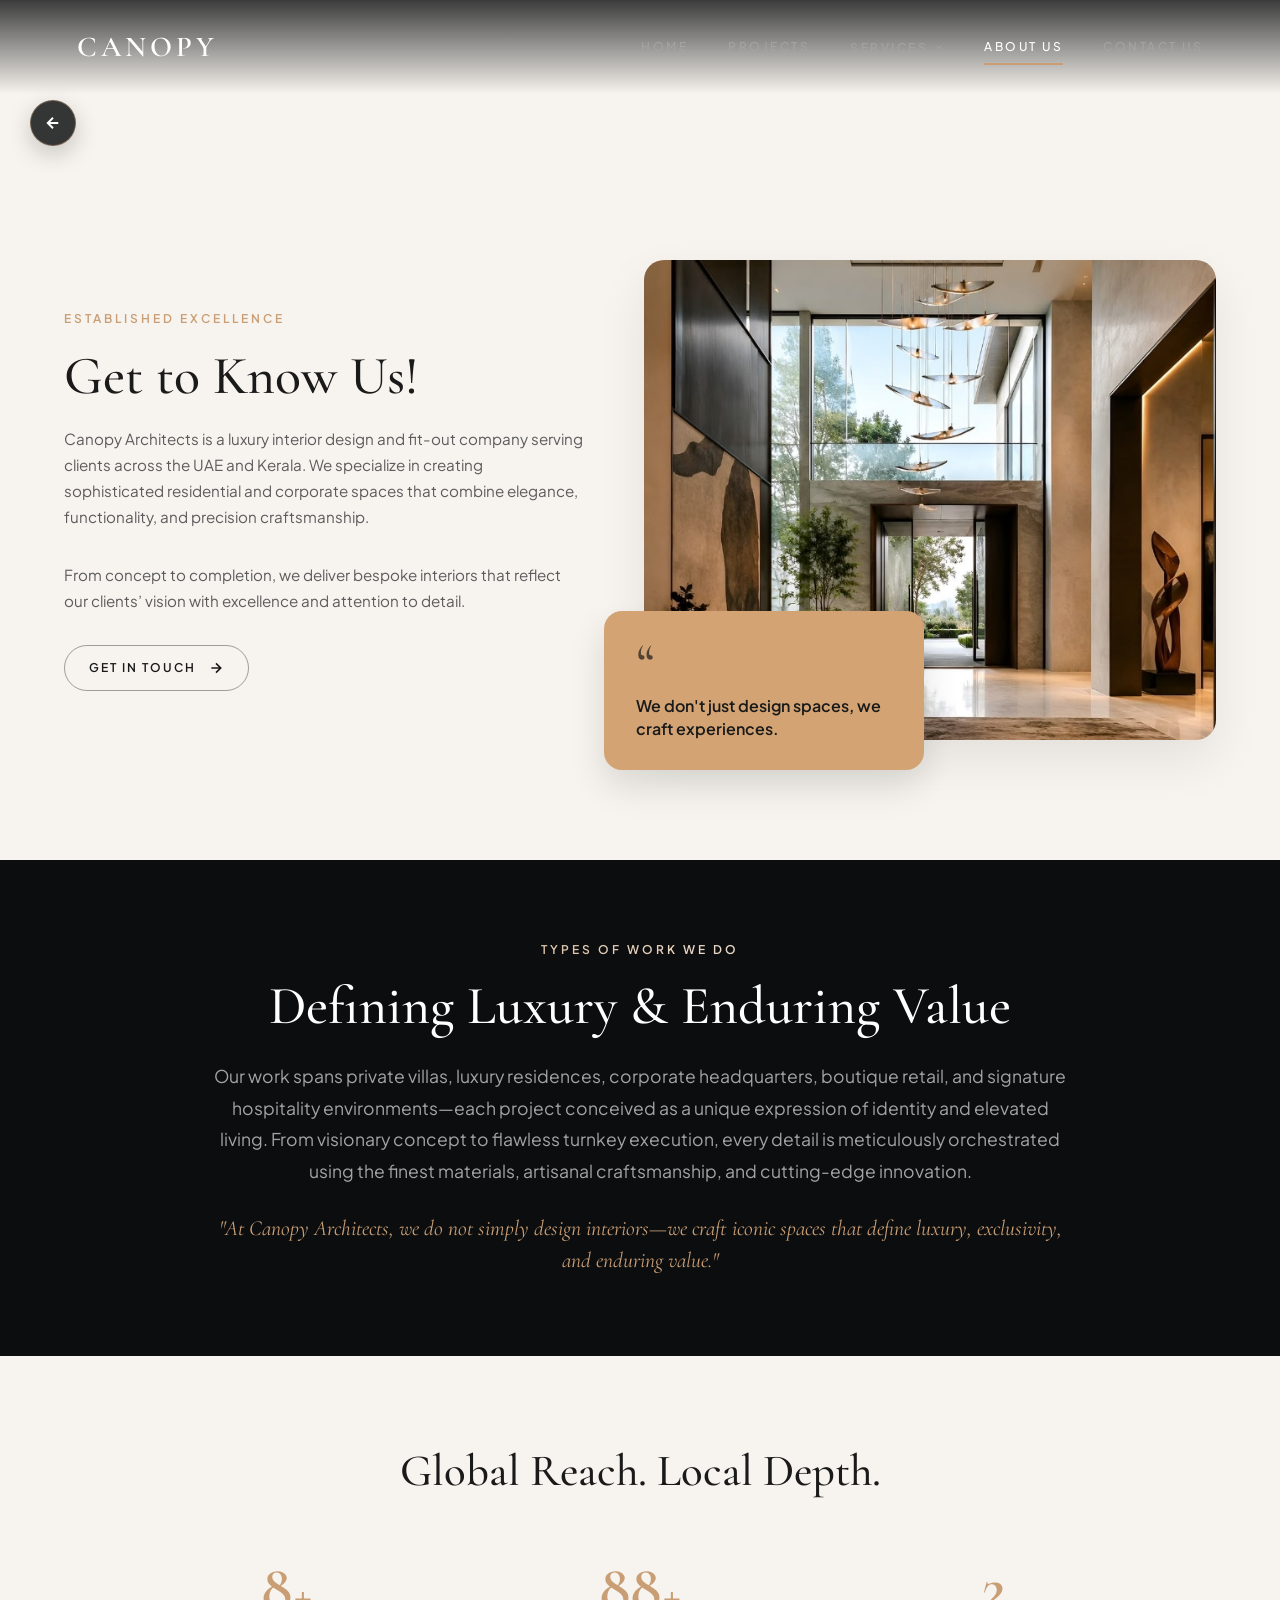
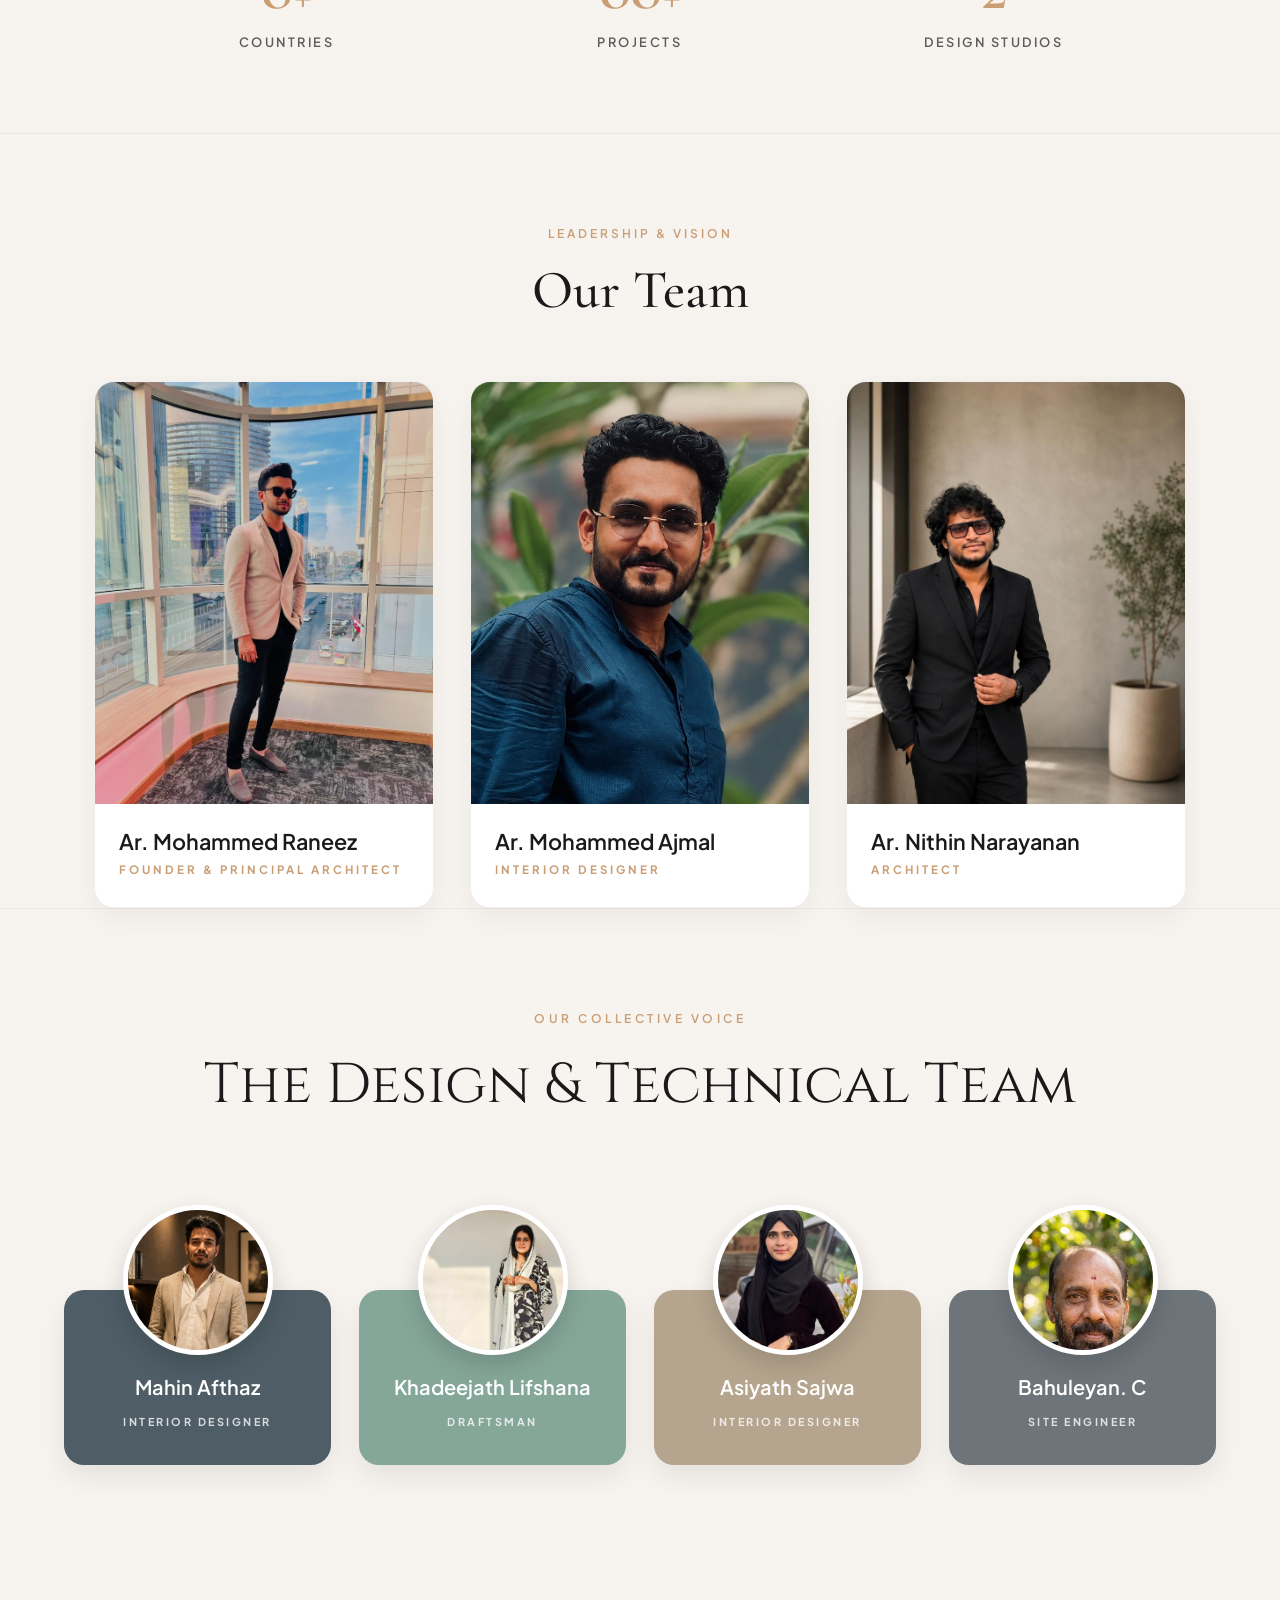
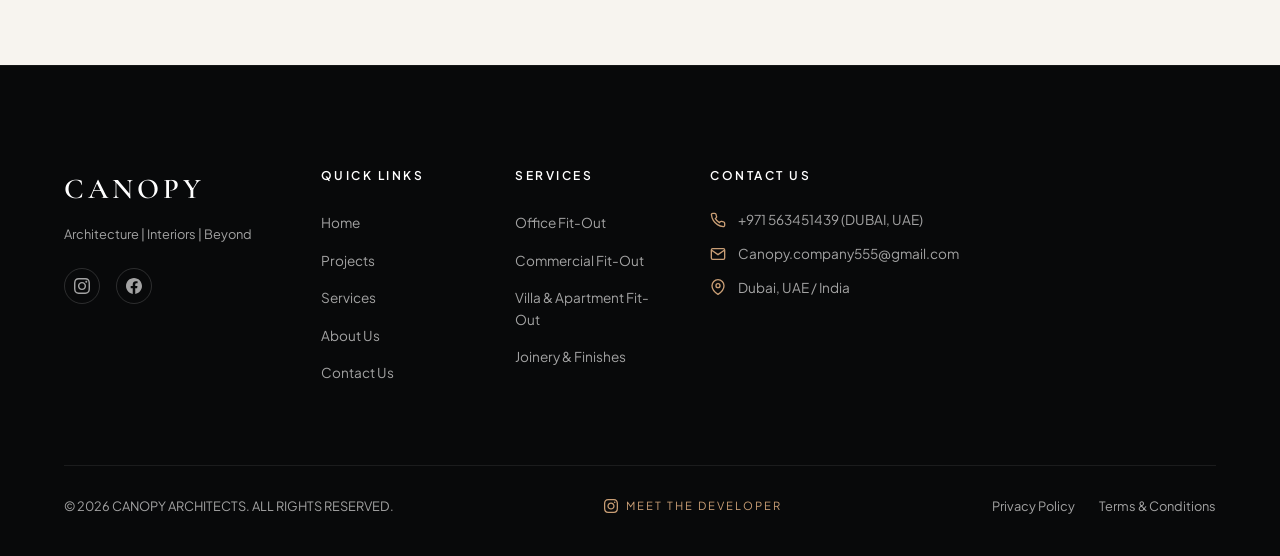
==== commit 573b521f: "20" ====
--- a/about.html
+++ b/about.html
@@ -19,7 +19,89 @@
       <nav class="desktop-nav">
         <a href="index.html">HOME</a>
         <a href="projects.html">PROJECTS</a>
-        <a href="services.html">SERVICES</a>
+        <div class="nav-dropdown-container">
+          <button type="button" class="nav-dropdown-btn" id="servicesDropdownBtn" aria-expanded="false" aria-haspopup="true">
+            <span>SERVICES</span>
+            <svg class="dropdown-chevron" width="10" height="10" viewBox="0 0 24 24" fill="none" stroke="currentColor" stroke-width="2.5"><path d="M6 9l6 6 6-6"/></svg>
+          </button>
+          <div class="services-context-menu" id="servicesContextMenu" role="menu">
+            <!-- Group 1: Commercial Fit-Out -->
+            <div class="context-menu-group">
+              <a href="services.html#office" class="context-menu-item" role="menuitem">
+                <span class="item-icon">
+                  <svg width="16" height="16" viewBox="0 0 24 24" fill="none" stroke="currentColor" stroke-width="2"><rect x="2" y="7" width="20" height="14" rx="2" ry="2"/><path d="M16 21V5a2 2 0 0 0-2-2h-4a2 2 0 0 0-2 2v16"/></svg>
+                </span>
+                <span class="item-text">Office Renovation & Fit-Out</span>
+              </a>
+              <a href="services.html#retail" class="context-menu-item" role="menuitem">
+                <span class="item-icon">
+                  <svg width="16" height="16" viewBox="0 0 24 24" fill="none" stroke="currentColor" stroke-width="2"><path d="M3 9l9-7 9 7v11a2 2 0 0 1-2 2H5a2 2 0 0 1-2-2z"/><polyline points="9 22 9 12 15 12 15 22"/></svg>
+                </span>
+                <span class="item-text">Shop / Salon / Café Fit-Out</span>
+              </a>
+            </div>
+
+            <div class="context-menu-divider"></div>
+
+            <!-- Group 2: Architectural & Finishes -->
+            <div class="context-menu-group">
+              <a href="services.html#gypsum" class="context-menu-item" role="menuitem">
+                <span class="item-icon">
+                  <svg width="16" height="16" viewBox="0 0 24 24" fill="none" stroke="currentColor" stroke-width="2"><rect x="3" y="3" width="18" height="18" rx="2"/><path d="M3 9h18M3 15h18M9 3v18M15 3v18"/></svg>
+                </span>
+                <span class="item-text">Gypsum Partitions & Ceilings</span>
+              </a>
+              <a href="services.html#joinery" class="context-menu-item" role="menuitem">
+                <span class="item-icon">
+                  <svg width="16" height="16" viewBox="0 0 24 24" fill="none" stroke="currentColor" stroke-width="2"><path d="M20 3H4a2 2 0 0 0-2 2v14a2 2 0 0 0 2 2h16a2 2 0 0 0 2-2V5a2 2 0 0 0-2-2z"/><line x1="12" y1="3" x2="12" y2="21"/><line x1="12" y1="12" x2="20" y2="12"/></svg>
+                </span>
+                <span class="item-text">Joinery, Wardrobes & Kitchens</span>
+              </a>
+              <a href="services.html#painting" class="context-menu-item" role="menuitem">
+                <span class="item-icon">
+                  <svg width="16" height="16" viewBox="0 0 24 24" fill="none" stroke="currentColor" stroke-width="2"><path d="M12 19l7-7 3 3-7 7-3-3z"/><path d="M18 13l-1.5-7.5L2 2l3.5 14.5L13 18l5-5z"/><circle cx="11" cy="11" r="2"/></svg>
+                </span>
+                <span class="item-text">Painting & Wall Finishes</span>
+              </a>
+              <a href="services.html#flooring" class="context-menu-item" role="menuitem">
+                <span class="item-icon">
+                  <svg width="16" height="16" viewBox="0 0 24 24" fill="none" stroke="currentColor" stroke-width="2"><rect x="3" y="3" width="18" height="18" rx="2"/><line x1="3" y1="12" x2="21" y2="12"/><line x1="12" y1="3" x2="12" y2="21"/></svg>
+                </span>
+                <span class="item-text">Flooring & Tiling</span>
+              </a>
+            </div>
+
+            <div class="context-menu-divider"></div>
+
+            <!-- Group 3: Residential Fit-Out -->
+            <div class="context-menu-group">
+              <a href="services.html#apartment" class="context-menu-item" role="menuitem">
+                <span class="item-icon">
+                  <svg width="16" height="16" viewBox="0 0 24 24" fill="none" stroke="currentColor" stroke-width="2"><rect x="4" y="2" width="16" height="20" rx="2"/><line x1="9" y1="6" x2="11" y2="6"/><line x1="13" y1="6" x2="15" y2="6"/></svg>
+                </span>
+                <span class="item-text">Apartment Renovation</span>
+              </a>
+              <a href="services.html#villa" class="context-menu-item" role="menuitem">
+                <span class="item-icon">
+                  <svg width="16" height="16" viewBox="0 0 24 24" fill="none" stroke="currentColor" stroke-width="2"><path d="M3 21h18M5 21V10l7-5 7 5v11M9 14h6v7H9z"/></svg>
+                </span>
+                <span class="item-text">Full Villa Fit-Out</span>
+              </a>
+            </div>
+
+            <div class="context-menu-divider"></div>
+
+            <!-- Action Link -->
+            <div class="context-menu-group">
+              <a href="services.html" class="context-menu-item item-action" role="menuitem">
+                <span class="item-text">All Services Overview</span>
+                <span class="item-arrow">
+                  <svg width="12" height="12" viewBox="0 0 24 24" fill="none" stroke="currentColor" stroke-width="2.5"><path d="M9 18l6-6-6-6"/></svg>
+                </span>
+              </a>
+            </div>
+          </div>
+        </div>
         <a href="about.html" class="active">ABOUT US</a>
         <a href="contact.html">CONTACT US</a>
       </nav>
--- a/style.css
+++ b/style.css
@@ -241,6 +241,190 @@
   background-color: var(--accent-gold);
 }
 
+/* ----------------------------------------------------
+   DESKTOP SERVICES DROPDOWN CONTEXT MENU
+---------------------------------------------------- */
+.nav-dropdown-container {
+  position: relative;
+  display: inline-flex;
+  align-items: center;
+}
+
+.nav-dropdown-btn {
+  background: transparent;
+  border: none;
+  font-family: inherit;
+  font-size: 0.75rem;
+  font-weight: 500;
+  letter-spacing: 2.5px;
+  text-transform: uppercase;
+  color: var(--text-light-secondary);
+  position: relative;
+  padding: 6px 0;
+  cursor: pointer;
+  display: inline-flex;
+  align-items: center;
+  gap: 6px;
+  transition: color var(--transition-normal);
+}
+
+.nav-dropdown-btn:hover,
+.nav-dropdown-btn.active,
+.nav-dropdown-btn[aria-expanded="true"] {
+  color: var(--text-light-primary);
+}
+
+.nav-dropdown-btn.active::after,
+.nav-dropdown-btn[aria-expanded="true"]::after {
+  content: '';
+  position: absolute;
+  bottom: -2px;
+  left: 0;
+  width: 100%;
+  height: 2px;
+  background-color: var(--accent-gold);
+}
+
+.nav-dropdown-btn .dropdown-chevron {
+  transition: transform 0.25s cubic-bezier(0.4, 0, 0.2, 1), color 0.25s ease;
+}
+
+.nav-dropdown-btn[aria-expanded="true"] .dropdown-chevron {
+  transform: rotate(180deg);
+  color: var(--accent-gold);
+}
+
+/* Floating Context Menu Card (Replicating Modern Desktop Context Menu) */
+.services-context-menu {
+  position: absolute;
+  top: calc(100% + 14px);
+  left: 50%;
+  transform: translateX(-50%) translateY(8px) scale(0.96);
+  width: 295px;
+  background: rgba(18, 20, 24, 0.95);
+  backdrop-filter: blur(20px);
+  -webkit-backdrop-filter: blur(20px);
+  border: 1px solid rgba(255, 255, 255, 0.12);
+  border-radius: 14px;
+  box-shadow: 0 16px 40px rgba(0, 0, 0, 0.5), 0 4px 12px rgba(0, 0, 0, 0.3);
+  padding: 6px;
+  z-index: 1050;
+  visibility: hidden;
+  opacity: 0;
+  pointer-events: none;
+  transition: visibility 0.2s ease, opacity 0.2s ease, transform 0.2s cubic-bezier(0.16, 1, 0.3, 1);
+}
+
+.services-context-menu.active {
+  visibility: visible;
+  opacity: 1;
+  pointer-events: auto;
+  transform: translateX(-50%) translateY(0) scale(1);
+}
+
+.services-context-menu::before {
+  content: '';
+  position: absolute;
+  top: -6px;
+  left: 50%;
+  transform: translateX(-50%) rotate(45deg);
+  width: 10px;
+  height: 10px;
+  background: rgba(18, 20, 24, 0.95);
+  border-top: 1px solid rgba(255, 255, 255, 0.12);
+  border-left: 1px solid rgba(255, 255, 255, 0.12);
+  z-index: 1;
+}
+
+.context-menu-group {
+  display: flex;
+  flex-direction: column;
+  gap: 2px;
+}
+
+.context-menu-divider {
+  height: 1px;
+  background: rgba(255, 255, 255, 0.08);
+  margin: 5px 4px;
+}
+
+.context-menu-item {
+  display: flex;
+  align-items: center;
+  gap: 12px;
+  padding: 8px 12px;
+  border-radius: 8px;
+  text-decoration: none;
+  color: rgba(255, 255, 255, 0.85);
+  font-size: 0.82rem;
+  font-weight: 450;
+  letter-spacing: 0.2px;
+  transition: all 0.15s ease;
+  user-select: none;
+}
+
+.context-menu-item:hover {
+  background: rgba(255, 255, 255, 0.09);
+  color: #ffffff;
+  transform: translateX(2px);
+}
+
+.context-menu-item .item-icon {
+  display: inline-flex;
+  align-items: center;
+  justify-content: center;
+  width: 22px;
+  height: 22px;
+  color: var(--accent-gold);
+  flex-shrink: 0;
+  transition: transform 0.15s ease, color 0.15s ease;
+}
+
+.context-menu-item:hover .item-icon {
+  transform: scale(1.1);
+  color: var(--accent-gold);
+}
+
+.context-menu-item .item-text {
+  flex-grow: 1;
+  white-space: nowrap;
+  overflow: hidden;
+  text-overflow: ellipsis;
+}
+
+.context-menu-item.item-action {
+  color: var(--accent-gold);
+  font-weight: 500;
+  justify-content: space-between;
+}
+
+.context-menu-item.item-action:hover {
+  background: rgba(197, 160, 89, 0.14);
+  color: #fff;
+}
+
+.context-menu-item .item-arrow {
+  display: inline-flex;
+  align-items: center;
+  color: rgba(255, 255, 255, 0.5);
+  transition: transform 0.15s ease, color 0.15s ease;
+}
+
+.context-menu-item.item-action:hover .item-arrow {
+  transform: translateX(3px);
+  color: var(--accent-gold);
+}
+
+.service-card {
+  scroll-margin-top: 140px;
+}
+
+@media (max-width: 991px) {
+  .nav-dropdown-container {
+    display: none !important;
+  }
+}
+
 /* Mobile Toggle */
 .menu-toggle {
   display: none;
@@ -1804,13 +1988,13 @@
   }
 }
 
-/* Single Photo Zoom Lightbox */
+/* Single Photo Zoom Lightbox & Navigation Controls */
 .photo-zoom-overlay {
   position: fixed;
   inset: 0;
   z-index: 10000;
   background: rgba(0, 0, 0, 0.94);
-  backdrop-filter: blur(10px);
+  backdrop-filter: blur(12px);
   display: flex;
   align-items: center;
   justify-content: center;
@@ -1825,34 +2009,129 @@
   pointer-events: auto;
 }
 
-.photo-zoom-overlay img {
-  max-width: 92vw;
-  max-height: 90vh;
+.photo-zoom-container {
+  display: flex;
+  flex-direction: column;
+  align-items: center;
+  justify-content: center;
+  max-width: 90vw;
+  max-height: 85vh;
+  position: relative;
+}
+
+.photo-zoom-overlay img,
+.photo-zoom-container img {
+  max-width: 88vw;
+  max-height: 80vh;
   object-fit: contain;
   border-radius: 12px;
-  box-shadow: 0 20px 50px rgba(0, 0, 0, 0.8);
-}
-
-.photo-zoom-close {
+  box-shadow: 0 20px 50px rgba(0, 0, 0, 0.85);
+  transition: transform 0.25s cubic-bezier(0.16, 1, 0.3, 1);
+}
+
+.photo-zoom-close,
+.zoom-close-btn {
   position: absolute;
   top: 24px;
   right: 28px;
   background: rgba(255, 255, 255, 0.15);
-  border: none;
+  border: 1px solid rgba(255, 255, 255, 0.2);
   color: #fff;
   font-size: 1.8rem;
-  width: 46px;
-  height: 46px;
+  width: 48px;
+  height: 48px;
   border-radius: 50%;
   cursor: pointer;
   display: flex;
   align-items: center;
   justify-content: center;
-  transition: background 0.2s ease;
-}
-
-.photo-zoom-close:hover {
+  transition: all 0.3s ease;
+  z-index: 10003;
+  backdrop-filter: blur(8px);
+}
+
+.photo-zoom-close:hover,
+.zoom-close-btn:hover {
   background: var(--accent-gold);
+  border-color: var(--accent-gold);
+  color: #0d0d0e;
+  transform: scale(1.1);
+  box-shadow: 0 8px 24px rgba(201, 158, 117, 0.4);
+}
+
+/* Left & Right Navigation Arrow Buttons */
+.photo-zoom-nav {
+  position: absolute;
+  top: 50%;
+  transform: translateY(-50%);
+  background: rgba(20, 20, 20, 0.65);
+  border: 1px solid rgba(255, 255, 255, 0.2);
+  color: #ffffff;
+  width: 54px;
+  height: 54px;
+  border-radius: 50%;
+  cursor: pointer;
+  display: flex;
+  align-items: center;
+  justify-content: center;
+  z-index: 10002;
+  transition: all 0.3s cubic-bezier(0.16, 1, 0.3, 1);
+  backdrop-filter: blur(8px);
+  user-select: none;
+}
+
+.photo-zoom-nav:hover {
+  background: var(--accent-gold);
+  border-color: var(--accent-gold);
+  color: #0d0d0e;
+  transform: translateY(-50%) scale(1.12);
+  box-shadow: 0 8px 25px rgba(201, 158, 117, 0.45);
+}
+
+.photo-zoom-nav.zoom-prev {
+  left: 32px;
+}
+
+.photo-zoom-nav.zoom-next {
+  right: 32px;
+}
+
+/* Photo Index Counter Badge */
+.photo-zoom-counter {
+  margin-top: 16px;
+  font-family: var(--font-sans);
+  font-size: 0.85rem;
+  font-weight: 500;
+  letter-spacing: 2px;
+  color: rgba(255, 255, 255, 0.85);
+  background: rgba(18, 19, 21, 0.75);
+  padding: 6px 18px;
+  border-radius: 20px;
+  border: 1px solid rgba(255, 255, 255, 0.15);
+  backdrop-filter: blur(8px);
+  user-select: none;
+  box-shadow: 0 4px 16px rgba(0, 0, 0, 0.3);
+}
+
+@media (max-width: 768px) {
+  .photo-zoom-nav {
+    width: 44px;
+    height: 44px;
+  }
+  .photo-zoom-nav.zoom-prev {
+    left: 12px;
+  }
+  .photo-zoom-nav.zoom-next {
+    right: 12px;
+  }
+  .photo-zoom-close,
+  .zoom-close-btn {
+    top: 16px;
+    right: 16px;
+    width: 40px;
+    height: 40px;
+    font-size: 1.5rem;
+  }
 }
 
 /* ----------------------------------------------------
@@ -2121,3 +2400,25 @@
     transform: translateX(0);
   }
 }
+
+/* Disable All Animations for Projects Section under Home Page */
+.featured-projects-section .project-card,
+.featured-projects-section .project-card *,
+.featured-projects-section .projects-carousel-wrapper,
+.featured-projects-section .projects-carousel-track {
+  opacity: 1 !important;
+  animation: none !important;
+}
+
+.featured-projects-section .project-card::before {
+  display: none !important;
+}
+
+.featured-projects-section .project-card:hover {
+  transform: none !important;
+  box-shadow: none !important;
+}
+
+.featured-projects-section .project-card:hover .project-img-box img {
+  transform: none !important;
+}
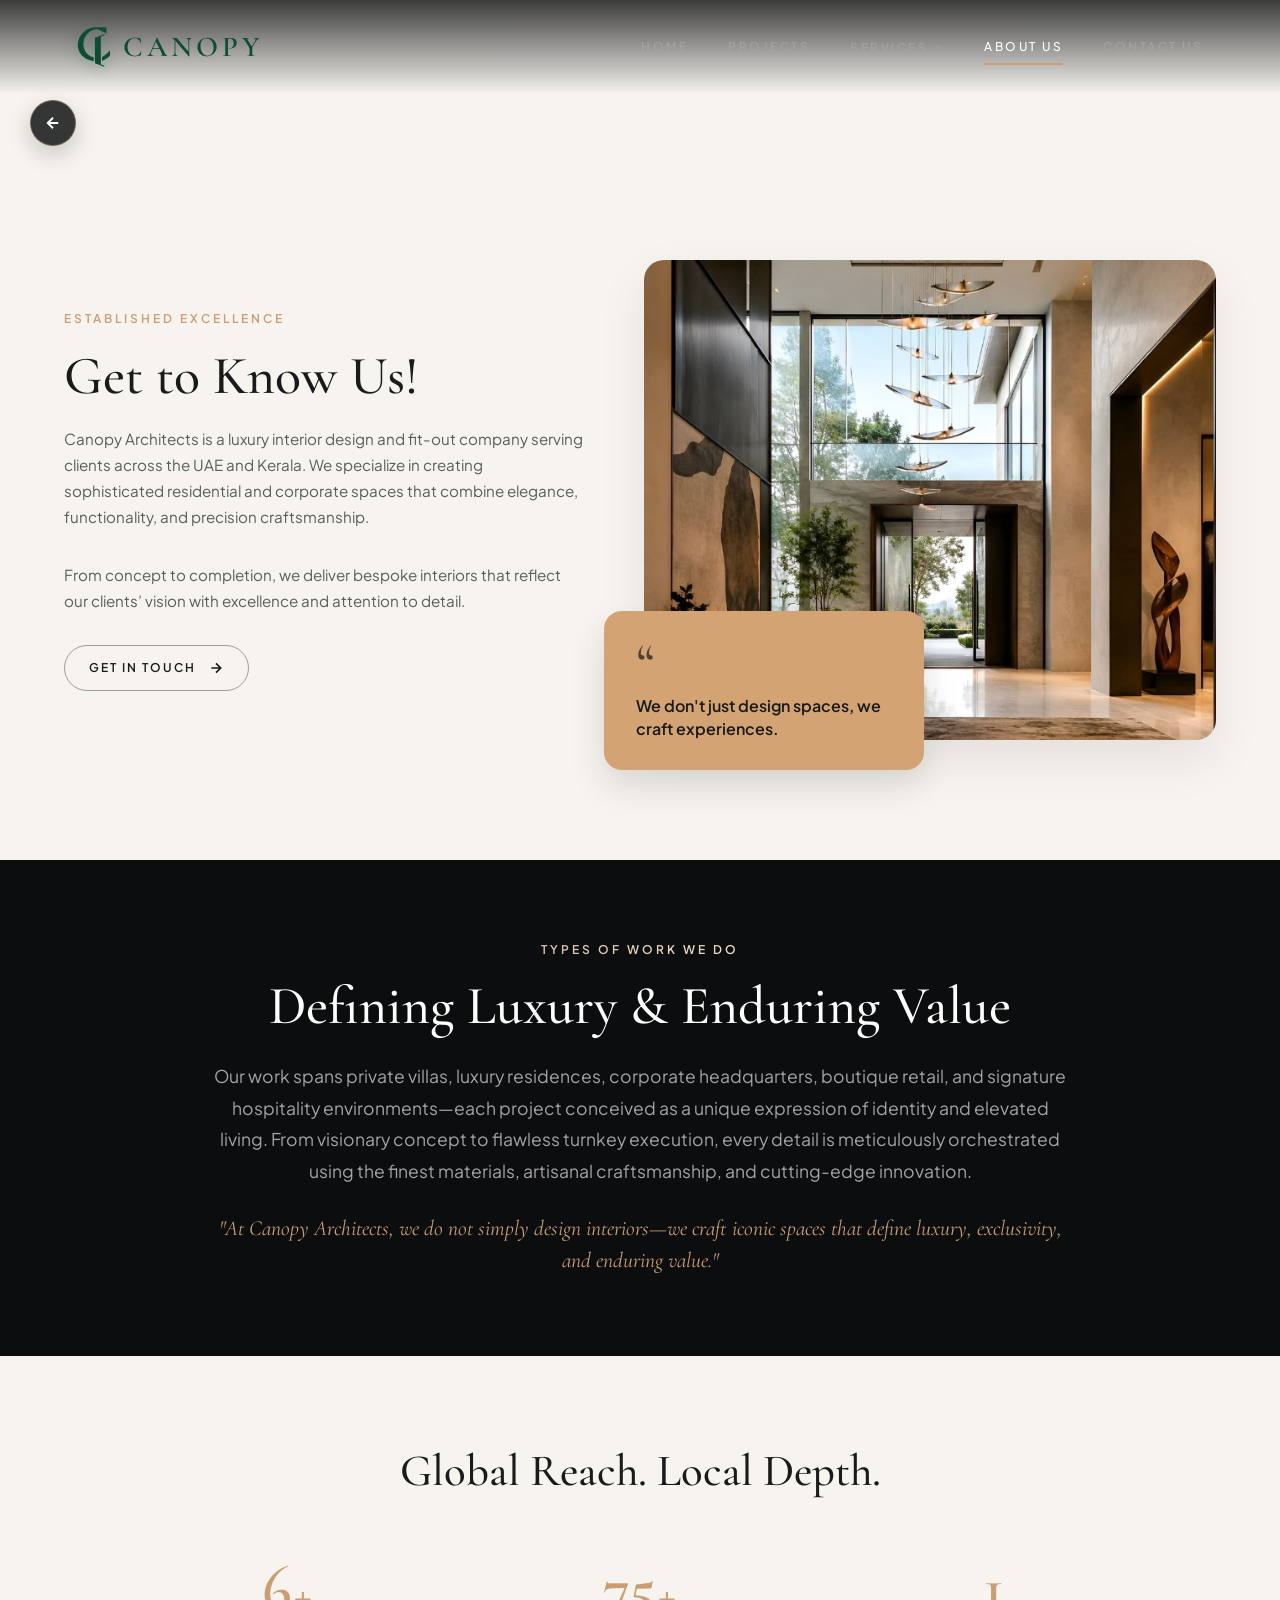
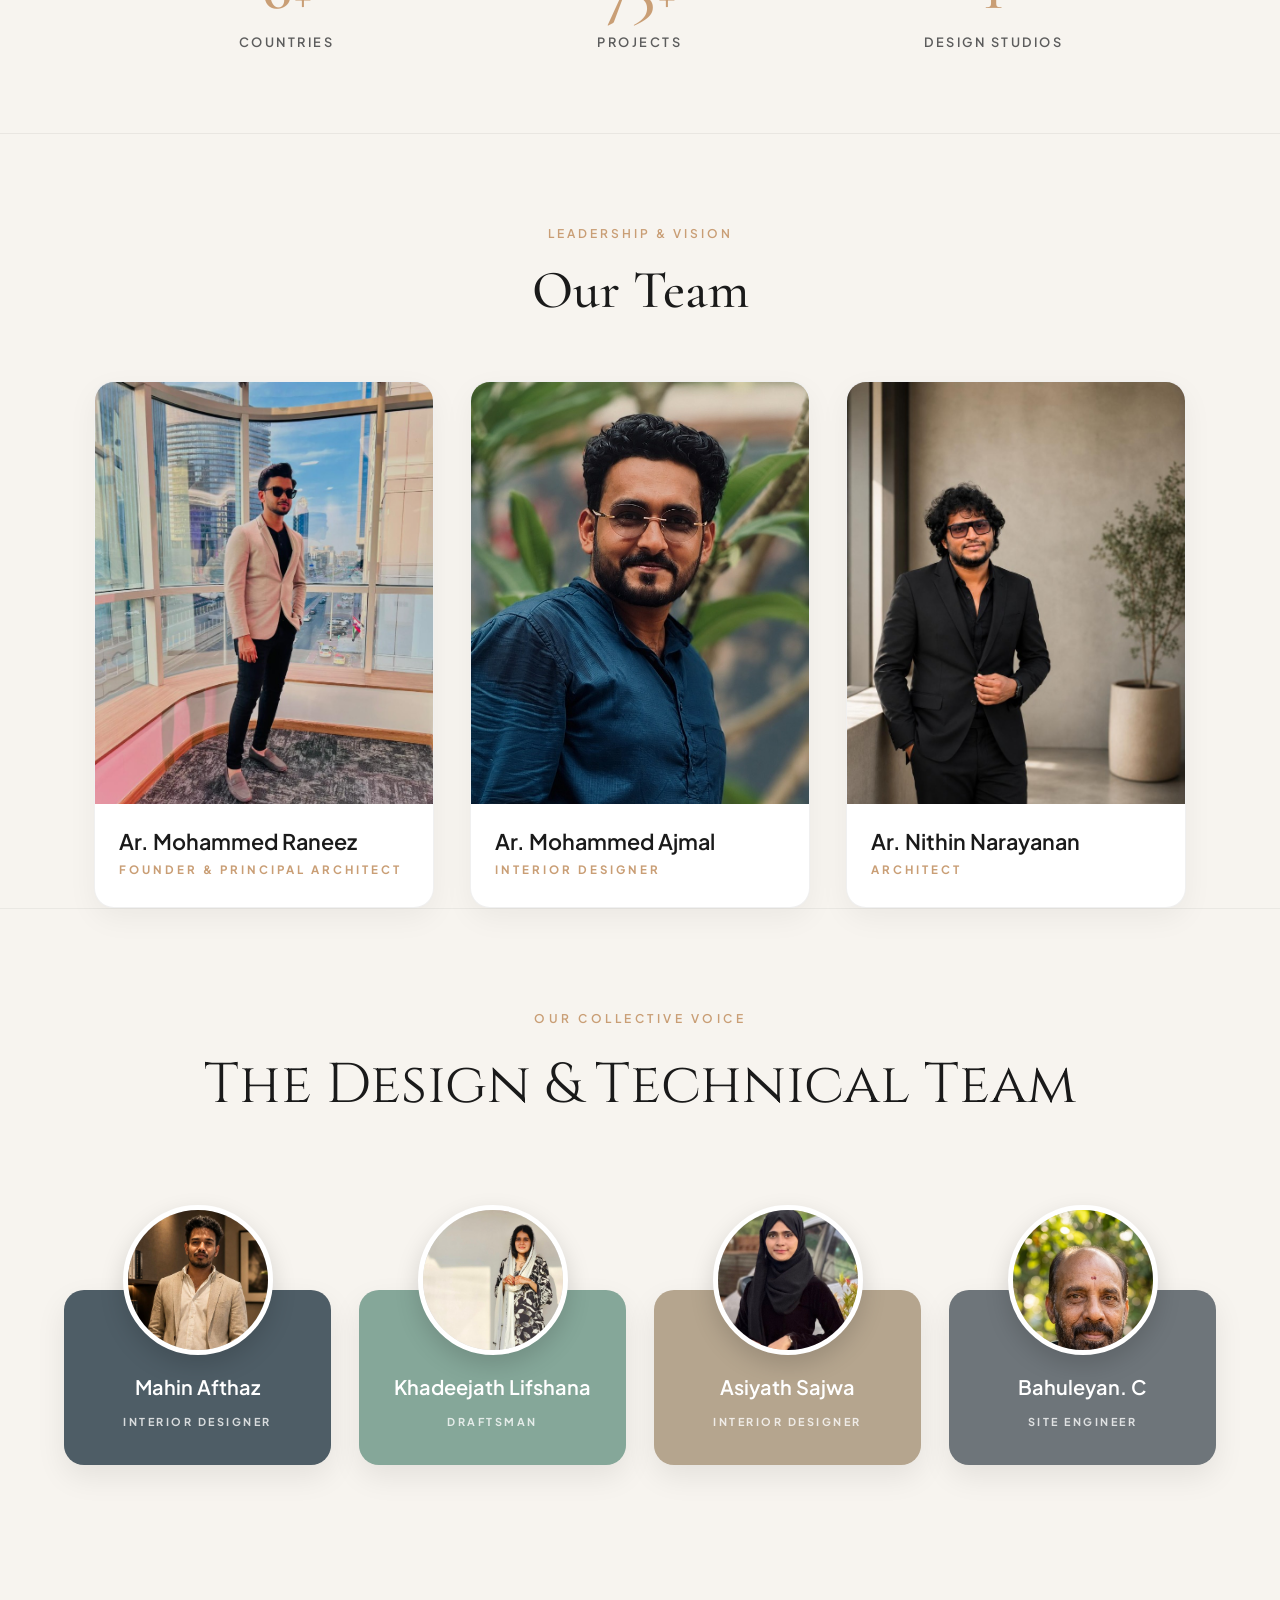
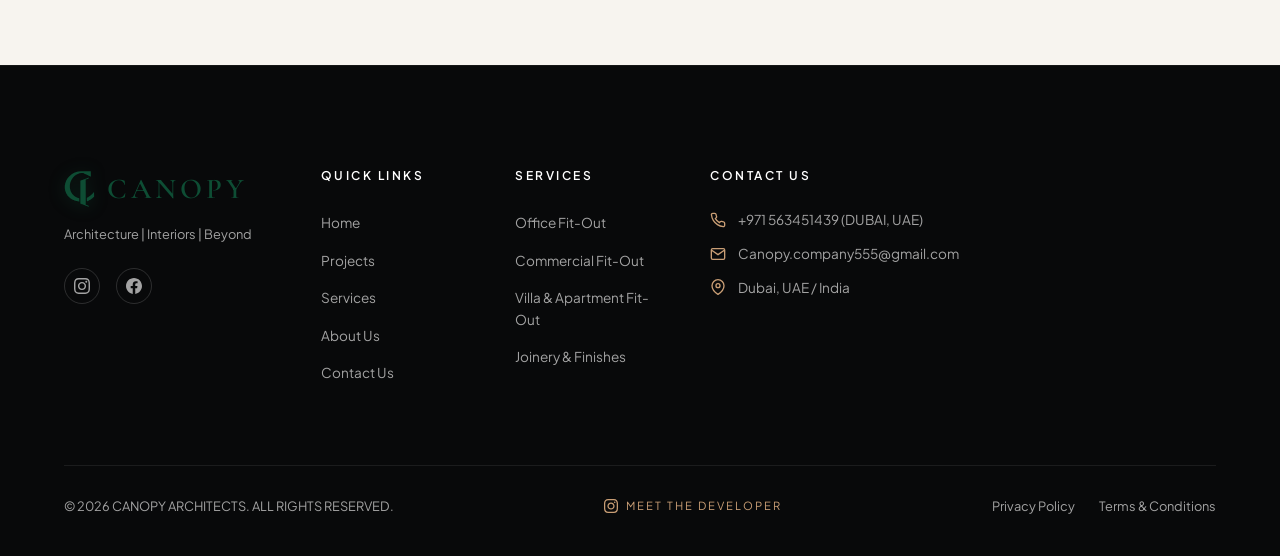
==== commit 8b62fe8a: "21" ====
--- a/about.html
+++ b/about.html
@@ -5,6 +5,8 @@
   <meta name="viewport" content="width=device-width, initial-scale=1.0">
   <title>About Us | Canopy Architects</title>
   <meta name="description" content="Canopy Architects is a luxury design studio based in Kerala and Dubai, specializing in interior architecture and curated living environments.">
+  <link rel="icon" type="image/svg+xml" href="images/canopy_logo_mark.svg">
+  <link rel="alternate icon" type="image/png" href="images/canopy_logo_mark.png">
   <link rel="stylesheet" href="style.css">
 </head>
 <body>
@@ -14,7 +16,10 @@
   <!-- Header Navigation -->
   <header class="header scrolled" id="header">
     <div class="nav-container">
-      <a href="index.html" class="logo">CANOPY</a>
+      <a href="index.html" class="logo">
+        <img src="images/canopy_logo_mark.svg" alt="Canopy Logo" class="logo-icon">
+        <span>CANOPY</span>
+      </a>
 
       <nav class="desktop-nav">
         <a href="index.html">HOME</a>
@@ -332,7 +337,10 @@
     <div class="container">
       <div class="footer-top-grid">
         <div class="footer-col footer-col-brand">
-          <a href="index.html" class="footer-logo">CANOPY</a>
+          <a href="index.html" class="footer-logo">
+            <img src="images/canopy_logo_mark.svg" alt="Canopy Logo" class="footer-logo-icon">
+            <span>CANOPY</span>
+          </a>
           <p class="footer-tagline">Architecture | Interiors | Beyond</p>
           <div class="footer-socials">
             <a href="https://www.instagram.com/canopy_company?igsh=MW9weWg5a3Y2YWJnZA==" target="_blank" aria-label="Instagram"><svg width="16" height="16" viewBox="0 0 24 24" fill="currentColor"><path d="M12 2.163c3.204 0 3.584.012 4.85.07 3.252.148 4.771 1.691 4.919 4.919.058 1.265.069 1.645.069 4.849 0 3.205-.012 3.584-.069 4.849-.149 3.225-1.664 4.771-4.919 4.919-1.266.058-1.644.07-4.85.07-3.204 0-3.584-.012-4.849-.07-3.26-.149-4.771-1.699-4.919-4.92-.058-1.265-.07-1.644-.07-4.849 0-3.204.013-3.583.07-4.849.149-3.227 1.664-4.771 4.919-4.919 1.266-.057 1.645-.069 4.849-.069zm0-2.163c-3.259 0-3.667.014-4.947.072-4.358.2-6.78 2.618-6.98 6.98-.059 1.281-.073 1.689-.073 4.948 0 3.259.014 3.668.072 4.948.2 4.358 2.618 6.78 6.98 6.98 1.281.058 1.689.072 4.948.072 3.259 0 3.668-.014 4.948-.072 4.354-.2 6.782-2.618 6.979-6.98.059-1.28.073-1.689.073-4.948 0-3.259-.014-3.667-.072-4.947-.196-4.354-2.617-6.78-6.979-6.98-1.281-.059-1.69-.073-4.949-.073zm0 5.838c-3.403 0-6.162 2.759-6.162 6.162s2.759 6.163 6.162 6.163 6.162-2.759 6.162-6.163c0-3.403-2.759-6.162-6.162-6.162zm0 10.162c-2.209 0-4-1.79-4-4 0-2.209 1.791-4 4-4s4 1.791 4 4c0 2.21-1.791 4-4 4zm6.406-11.845c-.796 0-1.441.645-1.441 1.44s.645 1.44 1.441 1.44c.795 0 1.439-.645 1.439-1.44s-.644-1.44-1.439-1.44z"/></svg></a>
--- a/style.css
+++ b/style.css
@@ -10,6 +10,9 @@
   --accent-gold: #c99e75;
   --accent-gold-hover: #b58b63;
   --accent-quote-bg: #d3a373;
+  
+  --brand-green: #0E4D34;
+  --brand-green-accent: #197a54;
   
   --text-dark-primary: #1a1a1a;
   --text-dark-secondary: #5c5c5c;
@@ -202,12 +205,38 @@
 }
 
 .logo {
+  display: inline-flex;
+  align-items: center;
+  gap: 12px;
   font-family: var(--font-serif);
   font-size: 1.8rem;
   font-weight: 600;
   letter-spacing: 4px;
-  color: var(--text-light-primary);
+  color: var(--brand-green);
   text-transform: uppercase;
+  text-decoration: none;
+}
+
+.logo span {
+  color: var(--brand-green);
+  transition: color var(--transition-normal);
+}
+
+.logo:hover span {
+  color: var(--brand-green-accent);
+}
+
+.logo-icon {
+  height: 40px;
+  width: auto;
+  object-fit: contain;
+  filter: drop-shadow(0 2px 8px rgba(14, 77, 52, 0.4));
+  transition: transform var(--transition-normal), filter var(--transition-normal);
+}
+
+.logo:hover .logo-icon {
+  transform: scale(1.08);
+  filter: drop-shadow(0 4px 12px rgba(14, 77, 52, 0.7));
 }
 
 .desktop-nav {
@@ -242,7 +271,7 @@
 }
 
 /* ----------------------------------------------------
-   DESKTOP SERVICES DROPDOWN CONTEXT MENU
+   DESKTOP SERVICES DROPDOWN CONTEXT MENU (WHITE THEME)
 ---------------------------------------------------- */
 .nav-dropdown-container {
   position: relative;
@@ -294,19 +323,17 @@
   color: var(--accent-gold);
 }
 
-/* Floating Context Menu Card (Replicating Modern Desktop Context Menu) */
+/* Floating Context Menu Card (White Modern Style) */
 .services-context-menu {
   position: absolute;
   top: calc(100% + 14px);
   left: 50%;
   transform: translateX(-50%) translateY(8px) scale(0.96);
   width: 295px;
-  background: rgba(18, 20, 24, 0.95);
-  backdrop-filter: blur(20px);
-  -webkit-backdrop-filter: blur(20px);
-  border: 1px solid rgba(255, 255, 255, 0.12);
+  background: #ffffff;
+  border: 1px solid rgba(0, 0, 0, 0.08);
   border-radius: 14px;
-  box-shadow: 0 16px 40px rgba(0, 0, 0, 0.5), 0 4px 12px rgba(0, 0, 0, 0.3);
+  box-shadow: 0 16px 40px rgba(0, 0, 0, 0.15), 0 4px 12px rgba(0, 0, 0, 0.06);
   padding: 6px;
   z-index: 1050;
   visibility: hidden;
@@ -330,9 +357,9 @@
   transform: translateX(-50%) rotate(45deg);
   width: 10px;
   height: 10px;
-  background: rgba(18, 20, 24, 0.95);
-  border-top: 1px solid rgba(255, 255, 255, 0.12);
-  border-left: 1px solid rgba(255, 255, 255, 0.12);
+  background: #ffffff;
+  border-top: 1px solid rgba(0, 0, 0, 0.08);
+  border-left: 1px solid rgba(0, 0, 0, 0.08);
   z-index: 1;
 }
 
@@ -344,7 +371,7 @@
 
 .context-menu-divider {
   height: 1px;
-  background: rgba(255, 255, 255, 0.08);
+  background: #e9ecef;
   margin: 5px 4px;
 }
 
@@ -355,17 +382,17 @@
   padding: 8px 12px;
   border-radius: 8px;
   text-decoration: none;
-  color: rgba(255, 255, 255, 0.85);
+  color: #1a1a1a;
   font-size: 0.82rem;
-  font-weight: 450;
+  font-weight: 500;
   letter-spacing: 0.2px;
   transition: all 0.15s ease;
   user-select: none;
 }
 
 .context-menu-item:hover {
-  background: rgba(255, 255, 255, 0.09);
-  color: #ffffff;
+  background: #f3f4f6;
+  color: #000000;
   transform: translateX(2px);
 }
 
@@ -382,7 +409,7 @@
 
 .context-menu-item:hover .item-icon {
   transform: scale(1.1);
-  color: var(--accent-gold);
+  color: #b58b63;
 }
 
 .context-menu-item .item-text {
@@ -394,19 +421,19 @@
 
 .context-menu-item.item-action {
   color: var(--accent-gold);
-  font-weight: 500;
+  font-weight: 600;
   justify-content: space-between;
 }
 
 .context-menu-item.item-action:hover {
-  background: rgba(197, 160, 89, 0.14);
-  color: #fff;
+  background: rgba(197, 160, 89, 0.12);
+  color: #8c6436;
 }
 
 .context-menu-item .item-arrow {
   display: inline-flex;
   align-items: center;
-  color: rgba(255, 255, 255, 0.5);
+  color: #888888;
   transition: transform 0.15s ease, color 0.15s ease;
 }
 
@@ -998,9 +1025,33 @@
   font-size: 1.8rem;
   font-weight: 600;
   letter-spacing: 4px;
-  color: var(--text-light-primary);
-  display: block;
+  color: var(--brand-green);
+  display: inline-flex;
+  align-items: center;
+  gap: 12px;
   margin-bottom: 12px;
+  text-decoration: none;
+}
+
+.footer-logo span {
+  color: var(--brand-green);
+  transition: color var(--transition-normal);
+}
+
+.footer-logo:hover span {
+  color: var(--brand-green-accent);
+}
+
+.footer-logo-icon {
+  height: 36px;
+  width: auto;
+  object-fit: contain;
+  filter: drop-shadow(0 2px 8px rgba(14, 77, 52, 0.4));
+  transition: transform var(--transition-normal);
+}
+
+.footer-logo:hover .footer-logo-icon {
+  transform: scale(1.08);
 }
 
 .footer-tagline {
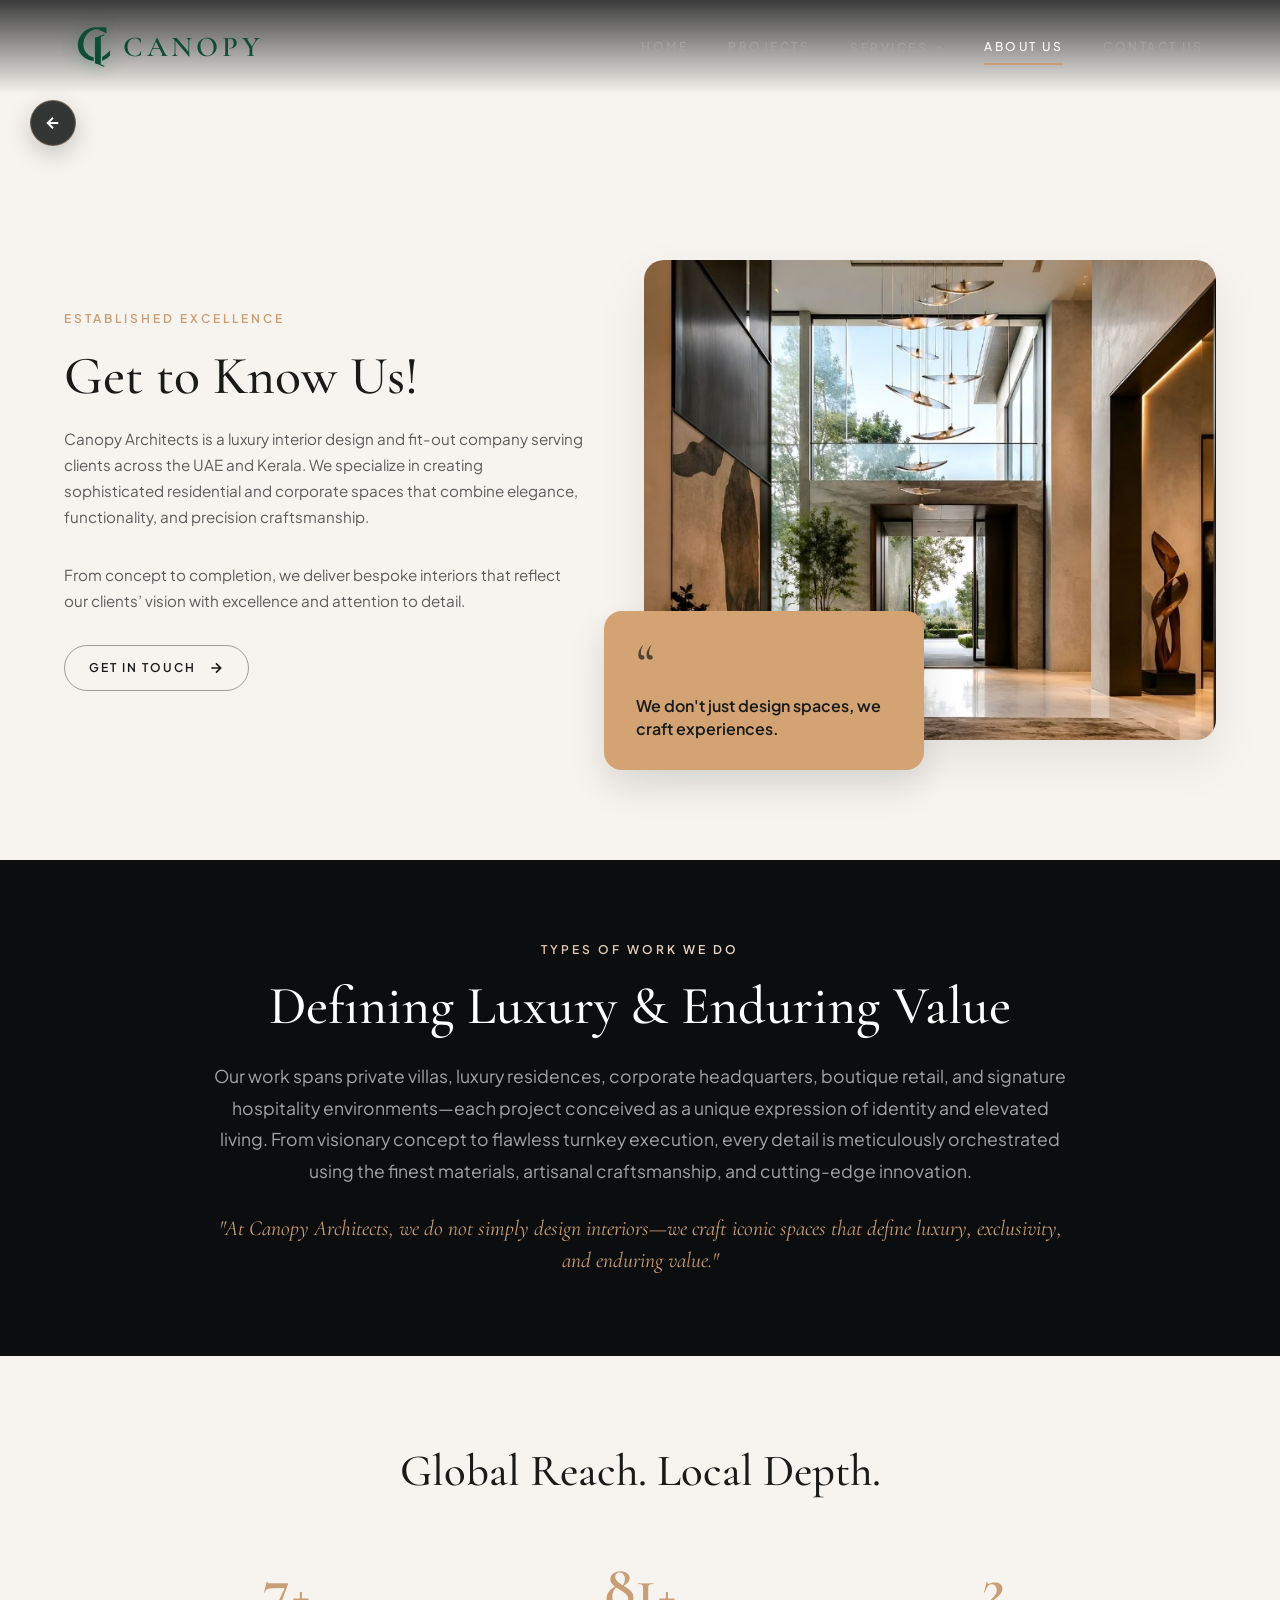
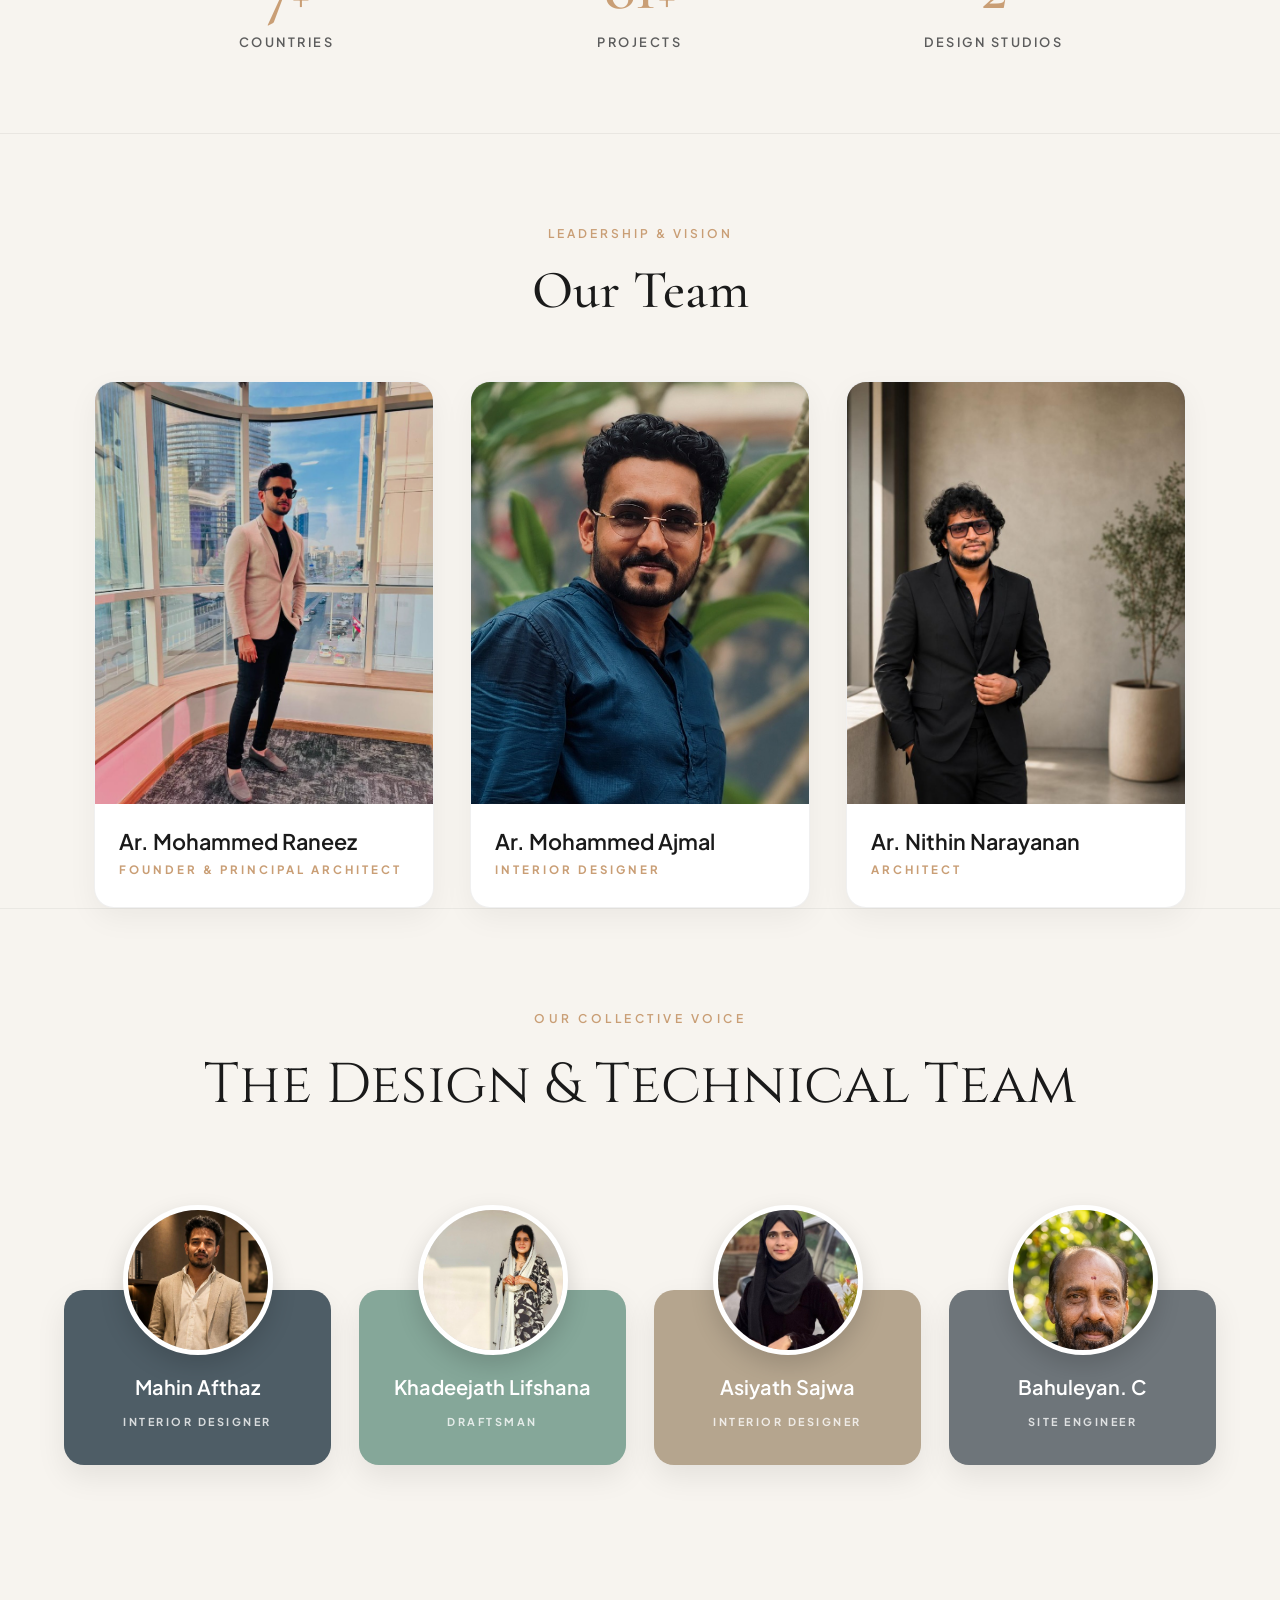
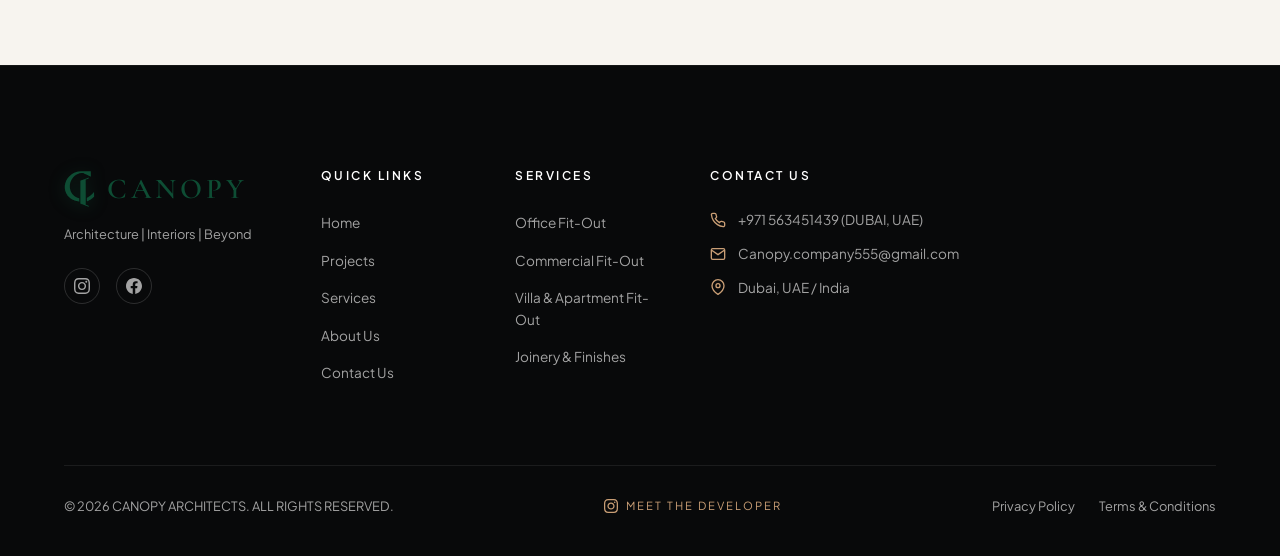
==== commit 0a8ae938: "22" ====
--- a/about.html
+++ b/about.html
@@ -3,11 +3,98 @@
 <head>
   <meta charset="UTF-8">
   <meta name="viewport" content="width=device-width, initial-scale=1.0">
-  <title>About Us | Canopy Architects</title>
-  <meta name="description" content="Canopy Architects is a luxury design studio based in Kerala and Dubai, specializing in interior architecture and curated living environments.">
+
+  <!-- Primary SEO Meta Tags -->
+  <title>About Canopy Interiors | Best Interior Design Company in Dubai & Kerala</title>
+  <meta name="description" content="Learn about Canopy Interiors — a leading luxury interior design and fit-out studio based in Dubai, UAE and Kerala, India. Over 150 projects delivered across 12 countries with unmatched craftsmanship.">
+  <meta name="keywords" content="best interior design company Dubai, luxury design studio UAE Kerala, top architecture firm Dubai, about Canopy Interiors, interior design team Dubai, fit-out company history UAE, premium interior designers Al Karama, bespoke design studio Dubai India, award-winning interiors UAE">
+  <meta name="author" content="Canopy Interiors">
+  <meta name="robots" content="index, follow, max-image-preview:large, max-snippet:-1, max-video-preview:-1">
+  <meta name="google-site-verification" content="16DG1iK7sAU2YDJqStydUsuy95NNR73WATD-W6Xphis" />
+
+  <!-- Geo-Targeting -->
+  <meta name="geo.region" content="AE-DU">
+  <meta name="geo.placename" content="Dubai, UAE">
+
+  <!-- Canonical & Language -->
+  <link rel="canonical" href="https://www.canopyinteriors.ae/about.html">
+  <link rel="alternate" hreflang="en-ae" href="https://www.canopyinteriors.ae/about.html">
+  <link rel="alternate" hreflang="x-default" href="https://www.canopyinteriors.ae/about.html">
+
+  <!-- Open Graph / Facebook -->
+  <meta property="og:type" content="website">
+  <meta property="og:url" content="https://www.canopyinteriors.ae/about.html">
+  <meta property="og:title" content="About Canopy Interiors | Best Interior Design Company in Dubai & Kerala">
+  <meta property="og:description" content="Discover the story behind Canopy Interiors — 150+ luxury projects across 12 countries, specializing in bespoke villa and commercial interiors.">
+  <meta property="og:image" content="https://www.canopyinteriors.ae/images/about.jpg">
+  <meta property="og:locale" content="en_AE">
+  <meta property="og:site_name" content="Canopy Interiors">
+
+  <!-- Twitter Card -->
+  <meta name="twitter:card" content="summary_large_image">
+  <meta name="twitter:title" content="About Canopy Interiors | Top Interior Design Firm Dubai">
+  <meta name="twitter:description" content="Leading luxury interior design studio in Dubai and Kerala. 150+ projects, 12 countries, unmatched craftsmanship.">
+  <meta name="twitter:image" content="https://www.canopyinteriors.ae/images/about.jpg">
+
+  <!-- Performance & Branding -->
+  <meta name="theme-color" content="#1a1a1a">
+  <link rel="dns-prefetch" href="//fonts.googleapis.com">
+  <link rel="preconnect" href="https://fonts.googleapis.com" crossorigin>
+  <link rel="preconnect" href="https://fonts.gstatic.com" crossorigin>
+
+  <!-- Favicon -->
   <link rel="icon" type="image/svg+xml" href="images/canopy_logo_mark.svg">
   <link rel="alternate icon" type="image/png" href="images/canopy_logo_mark.png">
+  <link rel="apple-touch-icon" href="images/canopy_logo_mark.png">
+
+  <!-- Stylesheet -->
   <link rel="stylesheet" href="style.css">
+
+  <!-- JSON-LD Structured Data: AboutPage -->
+  <script type="application/ld+json">
+  {
+    "@context": "https://schema.org",
+    "@type": "AboutPage",
+    "name": "About Canopy Interiors",
+    "description": "Canopy Interiors is a luxury interior design and fit-out company serving clients across the UAE and Kerala, specializing in sophisticated residential and corporate spaces.",
+    "url": "https://www.canopyinteriors.ae/about.html",
+    "mainEntity": {
+      "@type": "Organization",
+      "name": "Canopy Interiors",
+      "url": "https://www.canopyinteriors.ae",
+      "foundingLocation": {
+        "@type": "Place",
+        "name": "Dubai, UAE"
+      },
+      "numberOfEmployees": {
+        "@type": "QuantitativeValue",
+        "minValue": 10,
+        "maxValue": 50
+      },
+      "knowsAbout": [
+        "Interior Design",
+        "Villa Fit-Out",
+        "Office Renovation",
+        "Commercial Interiors",
+        "Joinery",
+        "Gypsum Ceilings",
+        "Luxury Architecture"
+      ]
+    }
+  }
+  </script>
+
+  <!-- JSON-LD: BreadcrumbList -->
+  <script type="application/ld+json">
+  {
+    "@context": "https://schema.org",
+    "@type": "BreadcrumbList",
+    "itemListElement": [
+      { "@type": "ListItem", "position": 1, "name": "Home", "item": "https://www.canopyinteriors.ae/" },
+      { "@type": "ListItem", "position": 2, "name": "About Us", "item": "https://www.canopyinteriors.ae/about.html" }
+    ]
+  }
+  </script>
 </head>
 <body>
   <!-- Scroll Progress Bar -->
@@ -404,7 +491,7 @@
     </div>
   </footer>
 
-  <script src="script.js"></script>
+  <script src="script.js" defer></script>
 </body>
 </html>
 
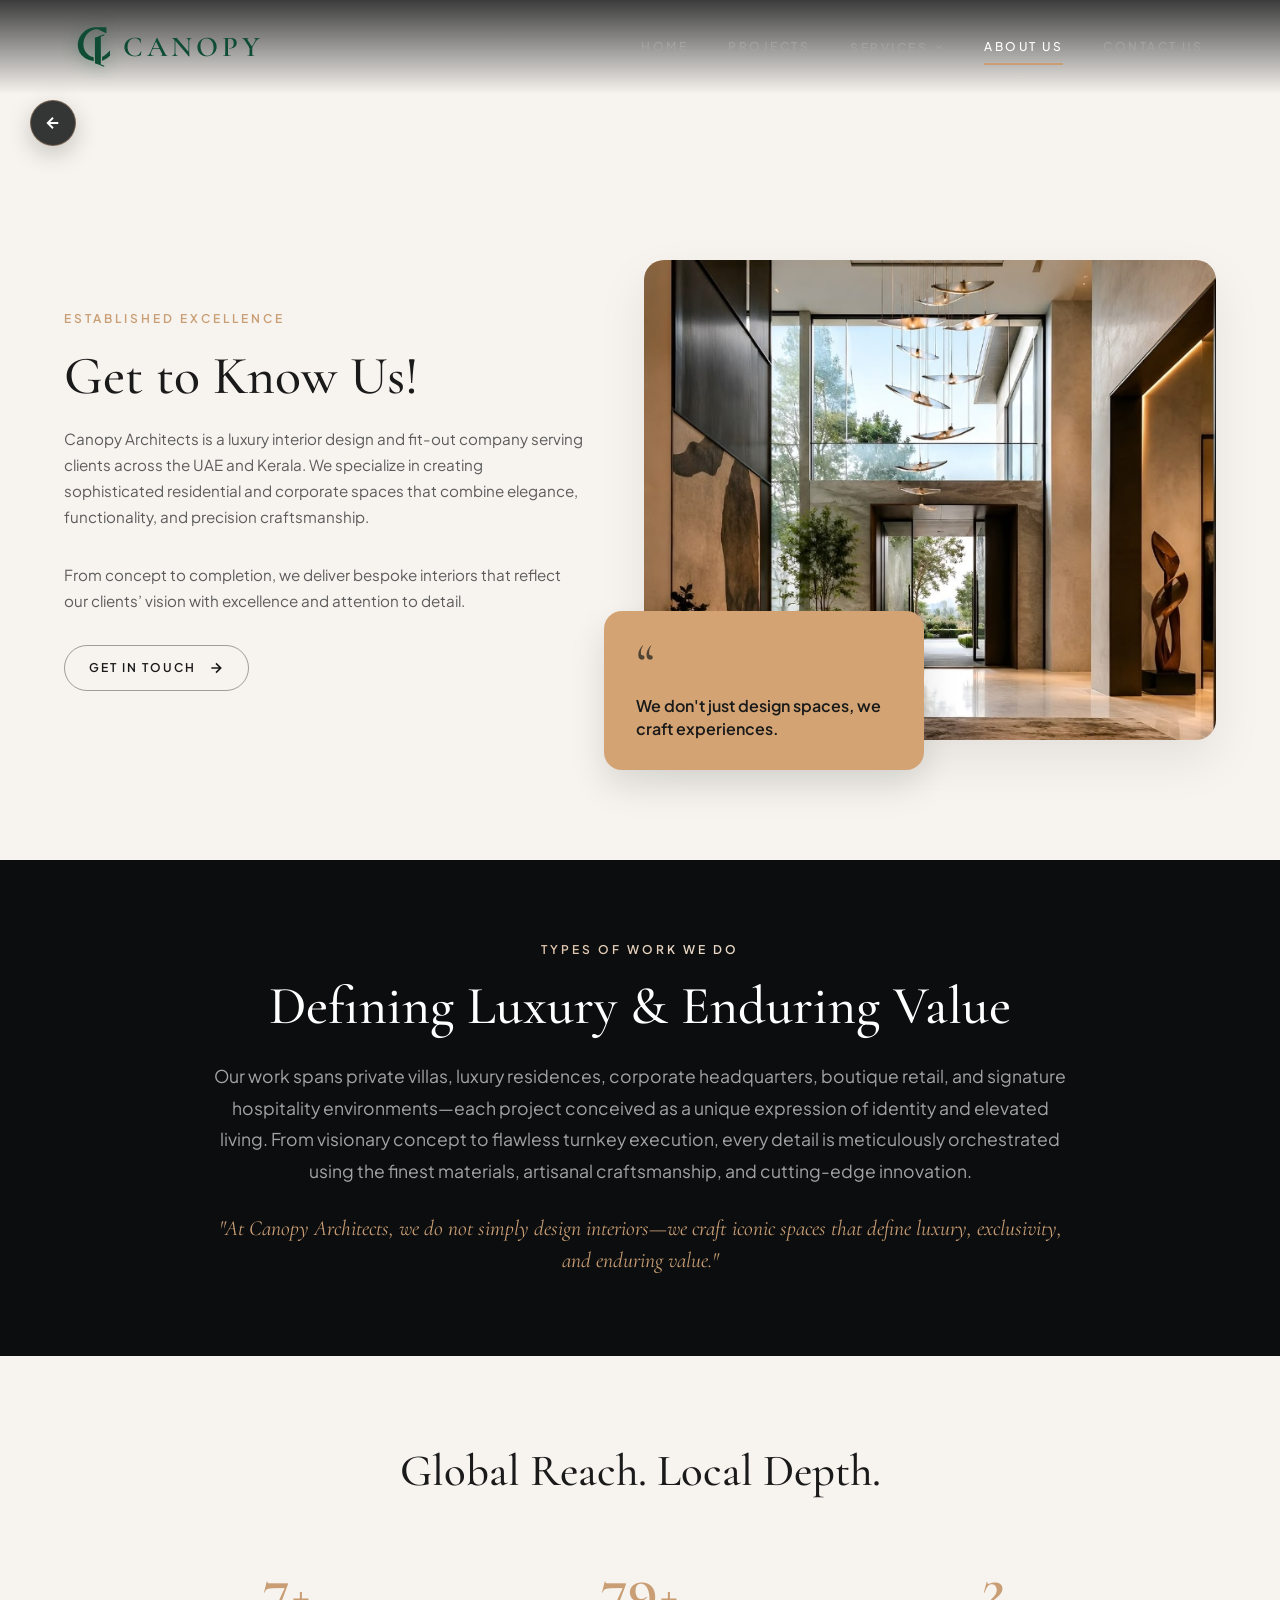
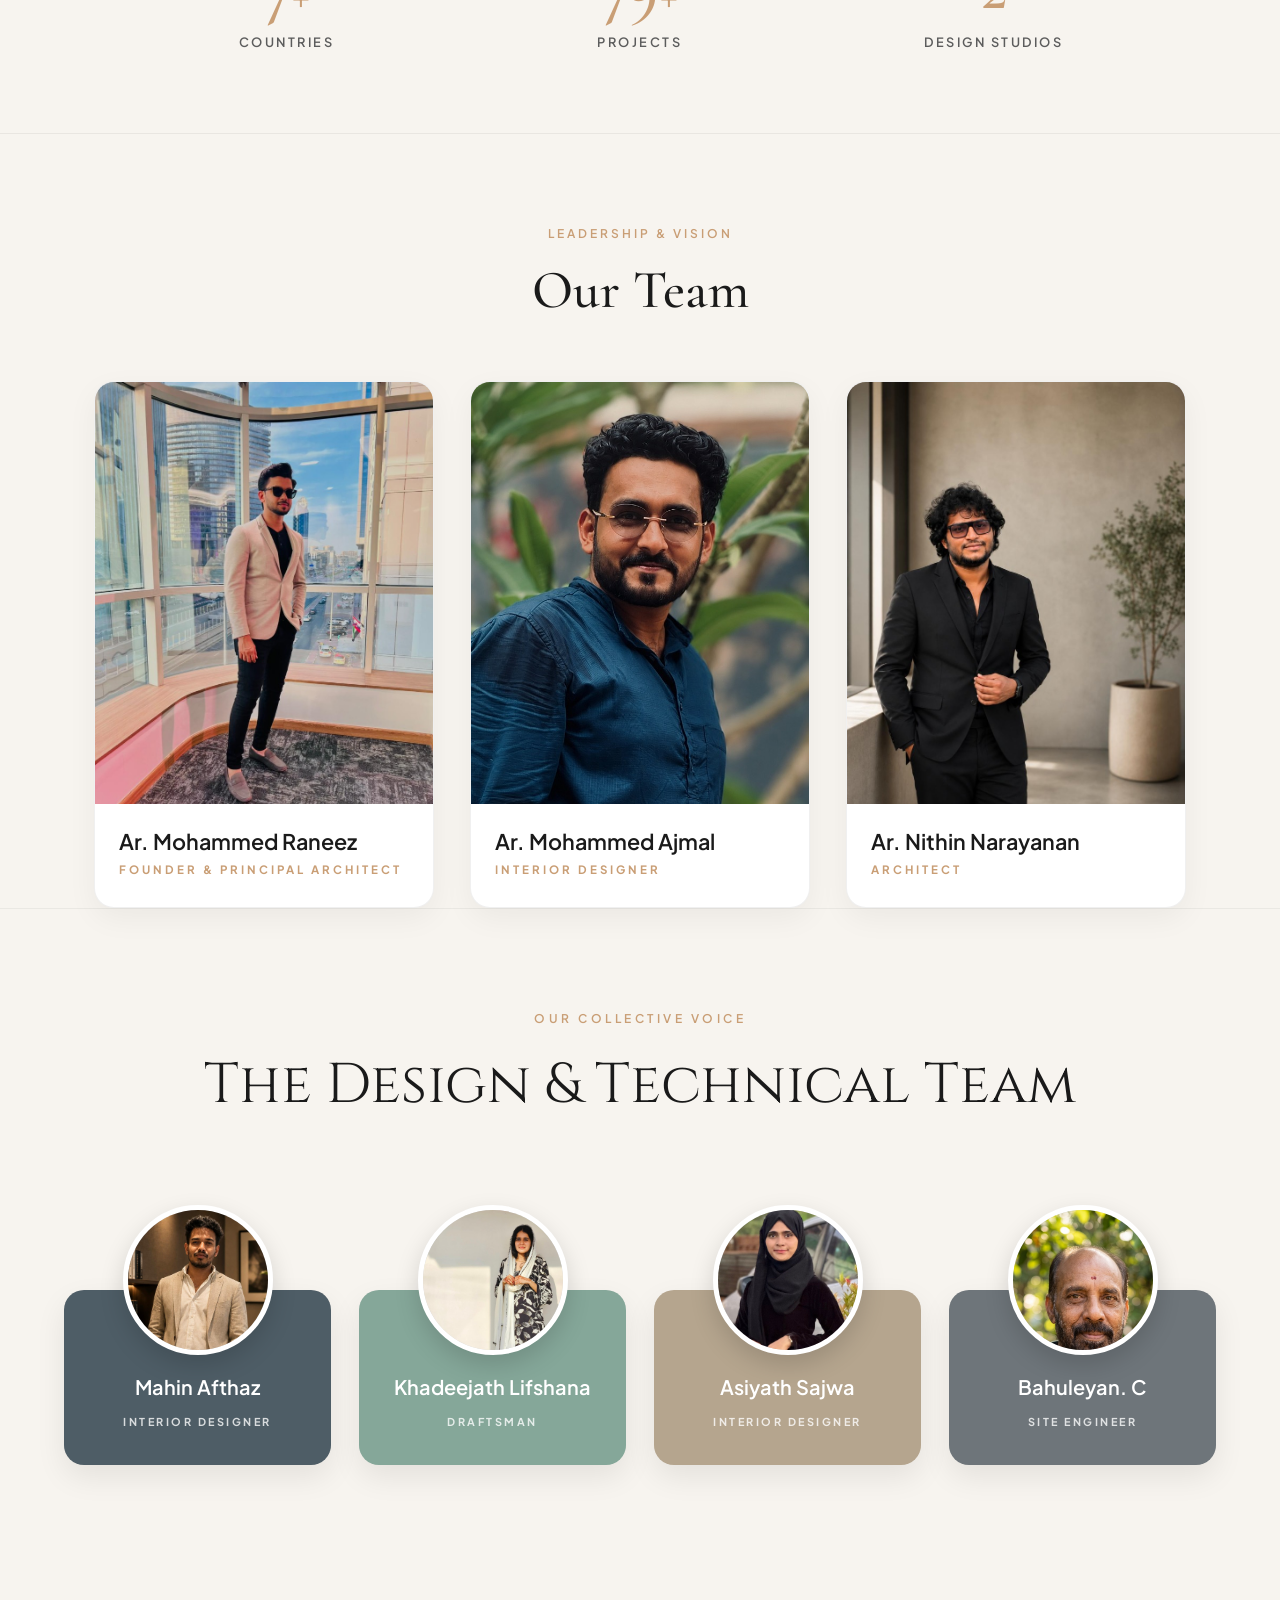
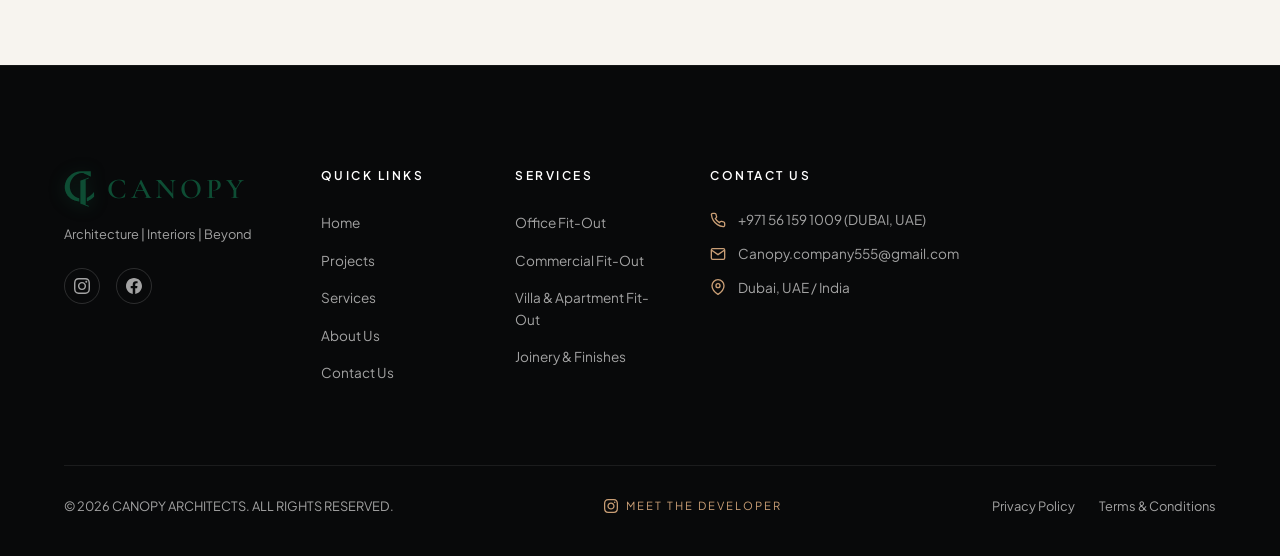
==== commit a70f60d9: "25" ====
--- a/about.html
+++ b/about.html
@@ -44,8 +44,10 @@
 
   <!-- Favicon -->
   <link rel="icon" type="image/svg+xml" href="images/canopy_logo_mark.svg">
-  <link rel="alternate icon" type="image/png" href="images/canopy_logo_mark.png">
-  <link rel="apple-touch-icon" href="images/canopy_logo_mark.png">
+  <link rel="icon" type="image/png" sizes="32x32" href="images/favicon-32x32.png">
+  <link rel="icon" type="image/png" sizes="16x16" href="images/favicon-16x16.png">
+  <link rel="shortcut icon" href="favicon.ico">
+  <link rel="apple-touch-icon" sizes="180x180" href="apple-touch-icon.png">
 
   <!-- Stylesheet -->
   <link rel="stylesheet" href="style.css">
@@ -220,13 +222,13 @@
 
     <!-- Quick Contact Links inside Mobile Sidebar -->
     <div class="mobile-sidebar-contacts">
-      <a href="https://wa.me/971563451439" target="_blank" class="sidebar-contact-btn sidebar-wa">
+      <a href="https://wa.me/971561591009" target="_blank" class="sidebar-contact-btn sidebar-wa">
         <svg width="18" height="18" viewBox="0 0 24 24" fill="currentColor">
           <path d="M17.472 14.382c-.297-.149-1.758-.867-2.03-.967-.273-.099-.471-.148-.67.15-.197.297-.767.966-.94 1.164-.173.199-.347.223-.644.075-.297-.15-1.255-.463-2.39-1.475-.883-.788-1.48-1.761-1.653-2.059-.173-.297-.018-.458.13-.606.134-.133.298-.347.446-.52.149-.174.198-.298.298-.497.099-.198.05-.371-.025-.52-.075-.149-.669-1.612-.916-2.207-.242-.579-.487-.5-.669-.51-.173-.008-.371-.01-.57-.01-.198 0-.52.074-.792.372-.272.297-1.04 1.016-1.04 2.479 0 1.462 1.065 2.875 1.213 3.074.149.198 2.096 3.2 5.077 4.487.709.306 1.262.489 1.694.625.712.227 1.36.195 1.871.118.571-.085 1.758-.719 2.006-1.413.248-.694.248-1.289.173-1.413-.074-.124-.272-.198-.57-.347m-5.421 7.403h-.004a9.87 9.87 0 01-5.031-1.378l-.361-.214-3.741.982.998-3.648-.235-.374a9.86 9.86 0 01-1.51-5.26c.001-5.45 4.436-9.884 9.888-9.884 2.64 0 5.122 1.03 6.988 2.898a9.825 9.825 0 012.893 6.994c-.003 5.45-4.437 9.884-9.885 9.884m8.411-18.297A11.815 11.815 0 0012.05 0C5.495 0 .16 5.335.157 11.892c0 2.096.547 4.142 1.588 5.945L.057 24l6.305-1.654a11.882 11.882 0 005.683 1.448h.005c6.554 0 11.89-5.335 11.893-11.893a11.821 11.821 0 00-3.48-8.413Z"/>
         </svg>
         <span>WhatsApp</span>
       </a>
-      <a href="tel:+971563451439" class="sidebar-contact-btn sidebar-phone">
+      <a href="tel:+971561591009" class="sidebar-contact-btn sidebar-phone">
         <svg width="18" height="18" viewBox="0 0 24 24" fill="none" stroke="currentColor" stroke-width="2">
           <path d="M22 16.92v3a2 2 0 0 1-2.18 2 19.79 19.79 0 0 1-8.63-3.07 19.5 19.5 0 0 1-6-6 19.79 19.79 0 0 1-3.07-8.67A2 2 0 0 1 4.11 2h3a2 2 0 0 1 2 1.72 12.84 12.84 0 0 0 .7 2.81 2 2 0 0 1-.45 2.11L8.09 9.91a16 16 0 0 0 6 6l1.27-1.27a2 2 0 0 1 2.11-.45 12.84 12.84 0 0 0 2.81.7A2 2 0 0 1 22 16.92z"/>
         </svg>
@@ -462,7 +464,7 @@
             <li>
               <svg width="16" height="16" viewBox="0 0 24 24" fill="none" stroke="currentColor" stroke-width="2"><path d="M22 16.92v3a2 2 0 0 1-2.18 2 19.79 19.79 0 0 1-8.63-3.07 19.5 19.5 0 0 1-6-6 19.79 19.79 0 0 1-3.07-8.67A2 2 0 0 1 4.11 2h3a2 2 0 0 1 2 1.72 12.84 12.84 0 0 0 .7 2.81 2 2 0 0 1-.45 2.11L8.09 9.91a16 16 0 0 0 6 6l1.27-1.27a2 2 0 0 1 2.11-.45 12.84 12.84 0 0 0 2.81.7A2 2 0 0 1 22 16.92z"/></svg>
               <div>
-                <a href="tel:+971563451439">+971 563451439 (DUBAI, UAE)</a>
+                <a href="tel:+971561591009">+971 56 159 1009 (DUBAI, UAE)</a>
               </div>
             </li>
             <li>
--- a/style.css
+++ b/style.css
@@ -699,24 +699,23 @@
 ---------------------------------------------------- */
 .what-we-do-section {
   background-color: var(--bg-light);
-  padding: 120px 0;
+  padding: 100px 0;
   color: var(--text-dark-primary);
 }
 
-.what-we-do-grid {
-  display: grid;
-  grid-template-columns: 320px 1fr;
-  gap: 50px;
-  align-items: start;
-}
-
-.what-we-do-left {
-  padding-right: 20px;
+.what-we-do-header {
+  text-align: center;
+  margin-bottom: 50px;
+}
+
+.what-we-do-header .section-desc {
+  max-width: 680px;
+  margin: 0 auto;
 }
 
 .what-we-do-cards {
   display: grid;
-  grid-template-columns: repeat(3, 1fr);
+  grid-template-columns: repeat(4, 1fr);
   gap: 24px;
 }
 
@@ -727,6 +726,7 @@
   display: flex;
   flex-direction: column;
   transition: transform var(--transition-normal), box-shadow var(--transition-normal);
+  border: 1px solid rgba(0, 0, 0, 0.04);
 }
 
 .service-card:hover {
@@ -737,7 +737,7 @@
 .service-img-wrapper {
   position: relative;
   width: 100%;
-  height: 220px;
+  height: 180px;
   overflow: hidden;
 }
 
@@ -749,15 +749,15 @@
 }
 
 .service-card:hover .service-img-wrapper img {
-  transform: scale(1.05);
+  transform: scale(1.06);
 }
 
 .service-icon-badge {
   position: absolute;
-  bottom: 16px;
-  left: 16px;
-  width: 44px;
-  height: 44px;
+  bottom: 12px;
+  left: 12px;
+  width: 36px;
+  height: 36px;
   background-color: var(--bg-dark);
   color: var(--accent-gold);
   border-radius: 50%;
@@ -767,8 +767,13 @@
   box-shadow: 0 4px 12px rgba(0, 0, 0, 0.2);
 }
 
+.service-icon-badge svg {
+  width: 18px;
+  height: 18px;
+}
+
 .service-card-body {
-  padding: 24px;
+  padding: 18px 16px 20px 16px;
   display: flex;
   flex-direction: column;
   flex-grow: 1;
@@ -776,17 +781,18 @@
 
 .service-card-body h3 {
   font-family: var(--font-serif);
-  font-size: 1.45rem;
+  font-size: 1.2rem;
   font-weight: 600;
-  margin-bottom: 10px;
+  margin-bottom: 8px;
   color: var(--text-dark-primary);
+  line-height: 1.25;
 }
 
 .service-card-body p {
-  font-size: 0.85rem;
+  font-size: 0.78rem;
   color: var(--text-dark-secondary);
-  line-height: 1.6;
-  margin-bottom: 20px;
+  line-height: 1.5;
+  margin-bottom: 14px;
   flex-grow: 1;
 }
 
@@ -803,83 +809,82 @@
 }
 
 /* ----------------------------------------------------
-   SECTION 2: FEATURED PROJECTS (Dark Theme Carousel)
+   SECTION 2: FEATURED PROJECTS (Dark Theme Grid)
 ---------------------------------------------------- */
 .featured-projects-section {
   background-color: var(--bg-dark);
-  padding: 120px 0;
+  padding: 100px 0;
   color: var(--text-light-primary);
   overflow: hidden;
 }
 
-.projects-layout {
+.projects-header {
+  text-align: center;
+  margin-bottom: 50px;
+}
+
+.projects-header .section-desc-light {
+  max-width: 680px;
+  margin: 0 auto 30px auto;
+  color: var(--text-light-secondary);
+}
+
+.featured-projects-section .projects-filter-tabs {
+  display: flex;
+  justify-content: center;
+  gap: 12px;
+  flex-wrap: wrap;
+  margin-bottom: 40px;
+}
+
+.featured-projects-section .filter-btn {
+  background: rgba(255, 255, 255, 0.05);
+  border: 1px solid rgba(255, 255, 255, 0.15);
+  color: #e0e0e0;
+  padding: 9px 20px;
+  border-radius: var(--radius-pill);
+  font-family: var(--font-sans);
+  font-size: 0.75rem;
+  font-weight: 600;
+  letter-spacing: 1.5px;
+  cursor: pointer;
+  transition: all var(--transition-normal);
+}
+
+.featured-projects-section .filter-btn:hover,
+.featured-projects-section .filter-btn.active {
+  background: var(--accent-gold);
+  color: #000000;
+  border-color: var(--accent-gold);
+  box-shadow: 0 4px 16px rgba(201, 158, 117, 0.35);
+  transform: translateY(-2px);
+}
+
+.projects-grid {
   display: grid;
-  grid-template-columns: 320px 1fr;
-  gap: 50px;
-  align-items: center;
-}
-
-.projects-left {
-  padding-left: 5%;
-}
-
-/* Projects Horizontal Side-by-Side Scroll Container */
-.projects-carousel-wrapper {
-  position: relative;
-  overflow-x: auto;
-  overflow-y: hidden;
-  padding-bottom: 20px;
-  scroll-behavior: smooth;
-  scroll-snap-type: x mandatory;
-  -webkit-overflow-scrolling: touch;
-  cursor: grab;
-  user-select: none;
-}
-
-.projects-carousel-wrapper.active-drag {
-  cursor: grabbing;
-}
-
-/* Custom Sleek Scrollbar */
-.projects-carousel-wrapper::-webkit-scrollbar {
-  height: 5px;
-}
-
-.projects-carousel-wrapper::-webkit-scrollbar-track {
-  background: rgba(255, 255, 255, 0.08);
-  border-radius: 4px;
-}
-
-.projects-carousel-wrapper::-webkit-scrollbar-thumb {
-  background: var(--accent-gold);
-  border-radius: 4px;
-}
-
-.projects-carousel-wrapper::-webkit-scrollbar-thumb:hover {
-  background: #e6ca65;
-}
-
-.projects-carousel-track {
-  display: flex;
-  gap: 24px;
-  padding-right: 40px;
+  grid-template-columns: repeat(6, 1fr);
+  gap: 16px;
 }
 
 .project-card {
-  min-width: 320px;
-  max-width: 340px;
-  flex: 0 0 auto;
-  scroll-snap-align: start;
+  width: 100%;
   border-radius: var(--radius-card);
   overflow: hidden;
   position: relative;
   background-color: var(--bg-dark-card);
+  cursor: pointer;
+  transition: transform var(--transition-normal), box-shadow var(--transition-normal);
+}
+
+.project-card:hover {
+  transform: translateY(-6px);
+  box-shadow: 0 16px 36px rgba(0, 0, 0, 0.6);
 }
 
 .project-img-box {
   position: relative;
   width: 100%;
-  height: 380px;
+  height: 260px;
   overflow: hidden;
 }
 
@@ -899,47 +904,38 @@
   bottom: 0;
   left: 0;
   width: 100%;
-  padding: 24px;
-  background: linear-gradient(to top, rgba(12, 13, 14, 0.95) 0%, rgba(12, 13, 14, 0) 100%);
+  padding: 16px 14px;
+  background: linear-gradient(to top, rgba(12, 13, 14, 0.95) 0%, rgba(12, 13, 14, 0.6) 60%, rgba(12, 13, 14, 0) 100%);
   display: flex;
   flex-direction: column;
+}
+
+.proj-badge {
+  font-size: 0.62rem;
+  letter-spacing: 1.5px;
+  text-transform: uppercase;
+  color: var(--accent-gold);
+  font-weight: 600;
+  display: block;
+  margin-bottom: 3px;
 }
 
 .project-card-overlay h3 {
   font-family: var(--font-serif);
-  font-size: 1.35rem;
+  font-size: 1.15rem;
   font-weight: 500;
   color: var(--text-light-primary);
-  margin-bottom: 4px;
-}
-
-.project-card-overlay p {
-  font-size: 0.8rem;
-  color: var(--text-light-secondary);
-  letter-spacing: 1px;
-}
-
-/* Dots */
-.carousel-dots {
-  display: flex;
-  justify-content: center;
-  align-items: center;
-  gap: 10px;
-  margin-top: 30px;
-}
-
-.carousel-dots .dot {
-  width: 8px;
-  height: 8px;
-  border-radius: 50%;
-  background-color: rgba(255, 255, 255, 0.3);
-  cursor: pointer;
-  transition: all var(--transition-normal);
-}
-
-.carousel-dots .dot.active {
-  background-color: var(--accent-gold);
-  transform: scale(1.3);
+  margin-bottom: 2px;
+  line-height: 1.25;
+}
+
+.proj-action {
+  font-size: 0.7rem;
+  color: rgba(255, 255, 255, 0.75);
+  margin-top: 4px;
+  display: flex;
+  align-items: center;
+  gap: 4px;
 }
 
 /* ----------------------------------------------------
@@ -1189,18 +1185,32 @@
 /* ----------------------------------------------------
    RESPONSIVE DESIGN (TABLET & MOBILE)
 ---------------------------------------------------- */
+@media (max-width: 1200px) and (min-width: 992px) {
+  .what-we-do-cards {
+    grid-template-columns: repeat(4, 1fr);
+    gap: 16px;
+  }
+  .projects-grid {
+    grid-template-columns: repeat(4, 1fr);
+    gap: 14px;
+  }
+}
+
+@media (max-width: 991px) and (min-width: 769px) {
+  .what-we-do-cards {
+    grid-template-columns: repeat(2, 1fr);
+    gap: 16px;
+  }
+  .projects-grid {
+    grid-template-columns: repeat(3, 1fr);
+    gap: 12px;
+  }
+}
+
 @media (max-width: 1100px) {
-  .what-we-do-grid,
-  .projects-layout,
   .about-canopy-grid {
     grid-template-columns: 1fr;
     gap: 40px;
-  }
-  
-  .what-we-do-left,
-  .projects-left {
-    padding-right: 0;
-    padding-left: 0;
   }
   
   .footer-top-grid {
@@ -1222,14 +1232,112 @@
     display: flex;
   }
   
+  /* 3 in one line mobile view for Services */
   .what-we-do-cards {
-    grid-template-columns: 1fr;
+    grid-template-columns: repeat(3, 1fr) !important;
+    gap: 8px !important;
+  }
+  
+  .service-card {
+    border-radius: 12px;
+  }
+  
+  .service-img-wrapper {
+    height: 100px !important;
+  }
+  
+  .service-icon-badge {
+    width: 26px !important;
+    height: 26px !important;
+    bottom: 6px !important;
+    left: 6px !important;
+  }
+  
+  .service-icon-badge svg {
+    width: 13px !important;
+    height: 13px !important;
+  }
+  
+  .service-card-body {
+    padding: 10px 8px !important;
+  }
+  
+  .service-card-body h3 {
+    font-size: 0.78rem !important;
+    line-height: 1.2 !important;
+    margin-bottom: 3px !important;
+  }
+  
+  .service-card-body p {
+    font-size: 0.65rem !important;
+    line-height: 1.25 !important;
+    margin-bottom: 6px !important;
+    display: -webkit-box;
+    -webkit-line-clamp: 2;
+    -webkit-box-orient: vertical;
+    overflow: hidden;
+  }
+  
+  .card-arrow-link svg {
+    width: 14px !important;
+    height: 14px !important;
+  }
+
+  .featured-projects-section .projects-filter-tabs {
+    gap: 6px;
+    margin-bottom: 20px;
+  }
+
+  .featured-projects-section .filter-btn {
+    padding: 6px 12px;
+    font-size: 0.65rem;
+    letter-spacing: 0.8px;
+  }
+
+  /* 3 in one line mobile view for Projects */
+  .projects-grid {
+    grid-template-columns: repeat(3, 1fr) !important;
+    gap: 8px !important;
+  }
+  
+  .project-card {
+    border-radius: 12px;
+  }
+  
+  .project-img-box {
+    height: 135px !important;
+  }
+  
+  .project-card-overlay {
+    padding: 8px 6px !important;
+  }
+  
+  .proj-badge {
+    font-size: 0.48rem !important;
+    letter-spacing: 0.5px !important;
+    margin-bottom: 1px !important;
+    white-space: nowrap;
+    overflow: hidden;
+    text-overflow: ellipsis;
+  }
+  
+  .project-card-overlay h3 {
+    font-size: 0.76rem !important;
+    line-height: 1.2 !important;
+    margin-bottom: 0 !important;
+    display: -webkit-box;
+    -webkit-line-clamp: 2;
+    -webkit-box-orient: vertical;
+    overflow: hidden;
+  }
+  
+  .proj-action {
+    display: none !important;
   }
   
   .hero-title {
     font-size: 3rem;
   }
-  
   
   .footer-top-grid {
     grid-template-columns: 1fr;
@@ -2452,24 +2560,17 @@
   }
 }
 
-/* Disable All Animations for Projects Section under Home Page */
-.featured-projects-section .project-card,
-.featured-projects-section .project-card *,
-.featured-projects-section .projects-carousel-wrapper,
-.featured-projects-section .projects-carousel-track {
-  opacity: 1 !important;
-  animation: none !important;
-}
-
-.featured-projects-section .project-card::before {
-  display: none !important;
+/* Projects Grid Card Interactivity */
+.featured-projects-section .project-card {
+  transition: transform var(--transition-normal), box-shadow var(--transition-normal);
 }
 
 .featured-projects-section .project-card:hover {
-  transform: none !important;
-  box-shadow: none !important;
+  transform: translateY(-6px);
+  box-shadow: 0 16px 36px rgba(0, 0, 0, 0.6);
 }
 
 .featured-projects-section .project-card:hover .project-img-box img {
-  transform: none !important;
-}
+  transform: scale(1.08);
+}
+
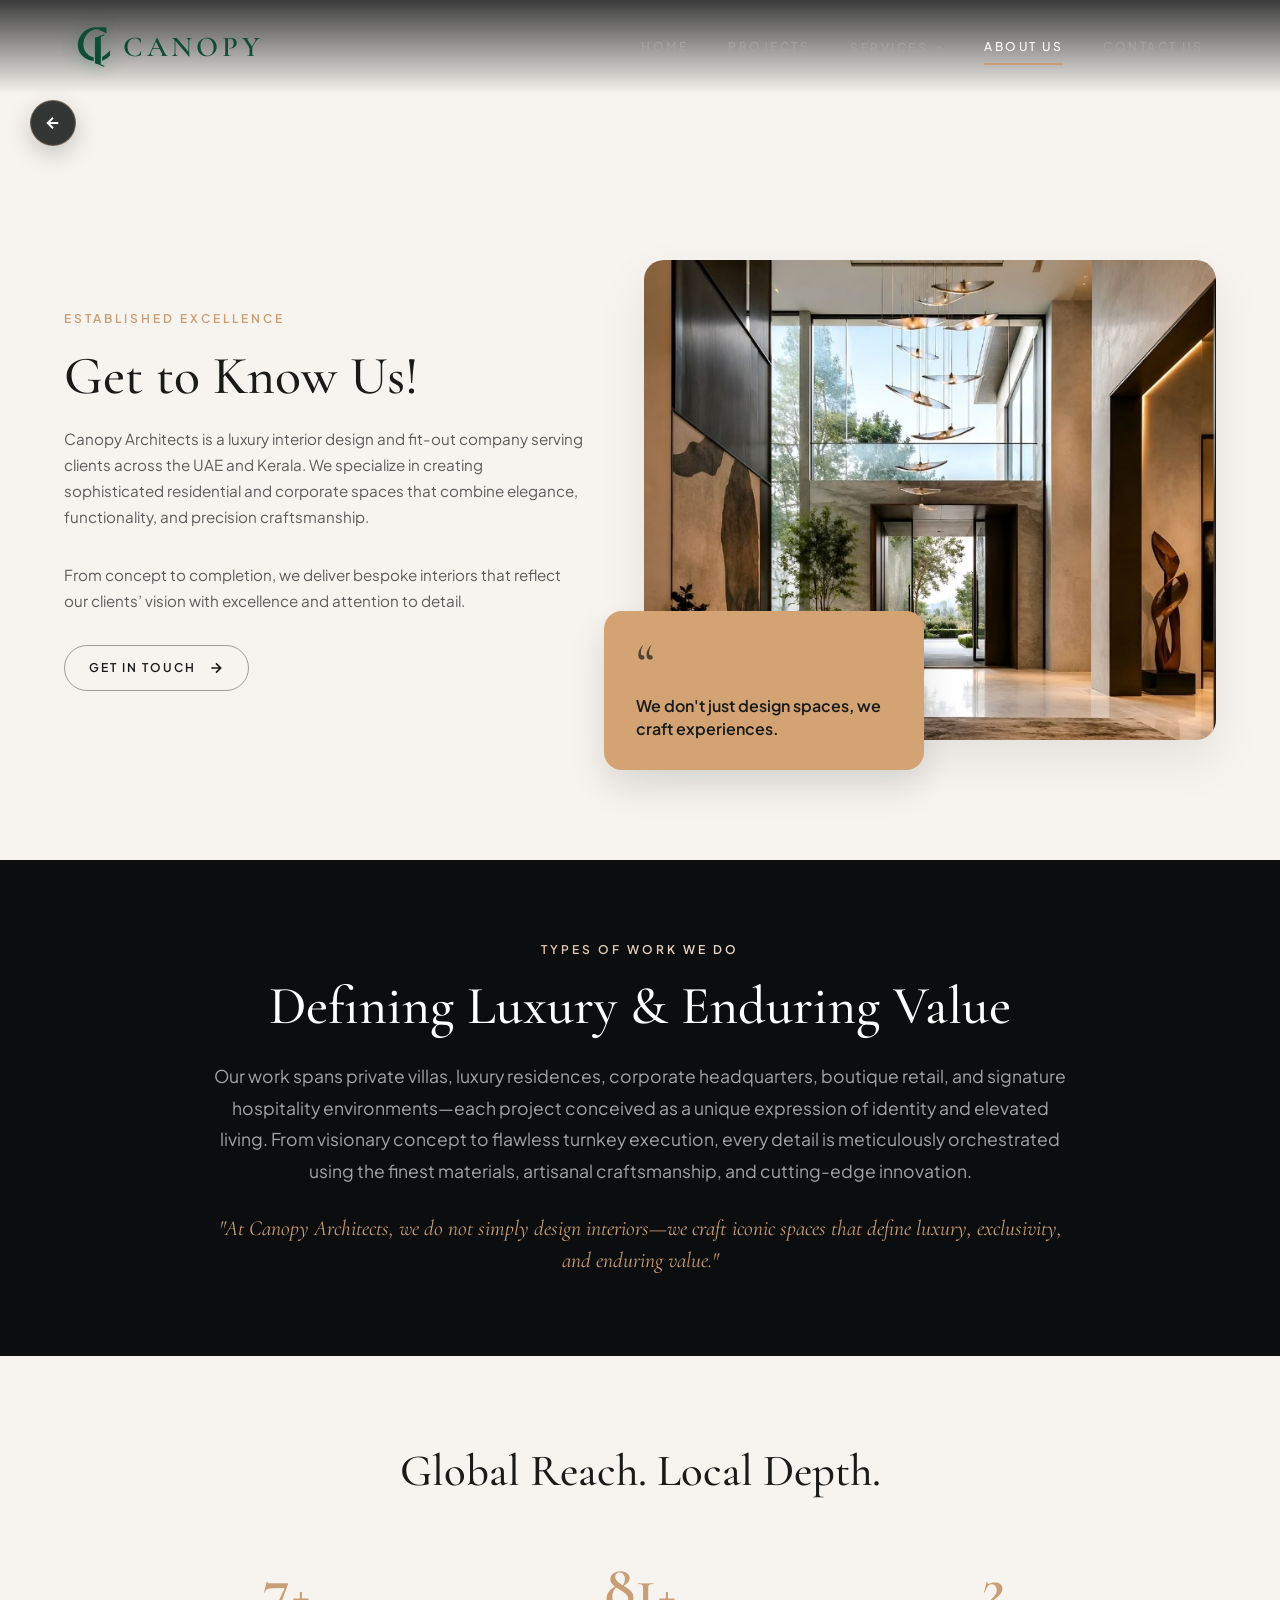
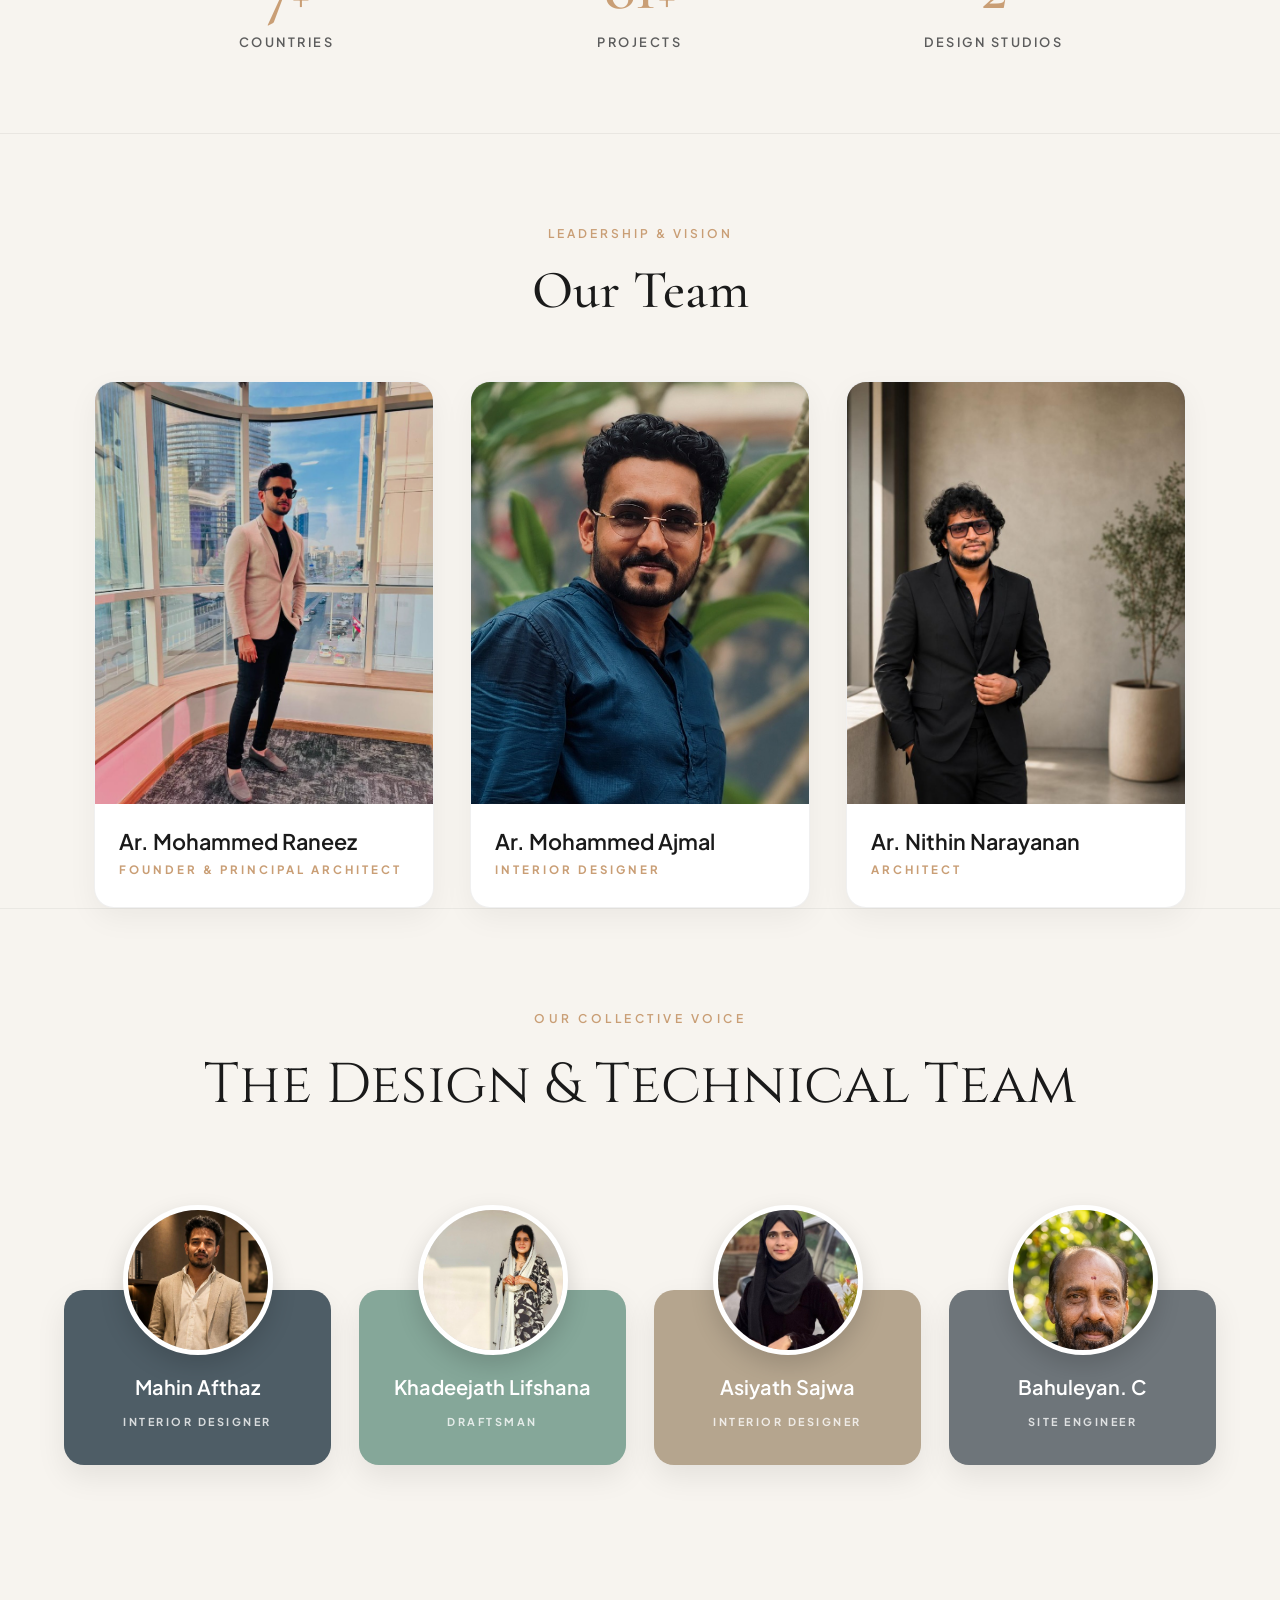
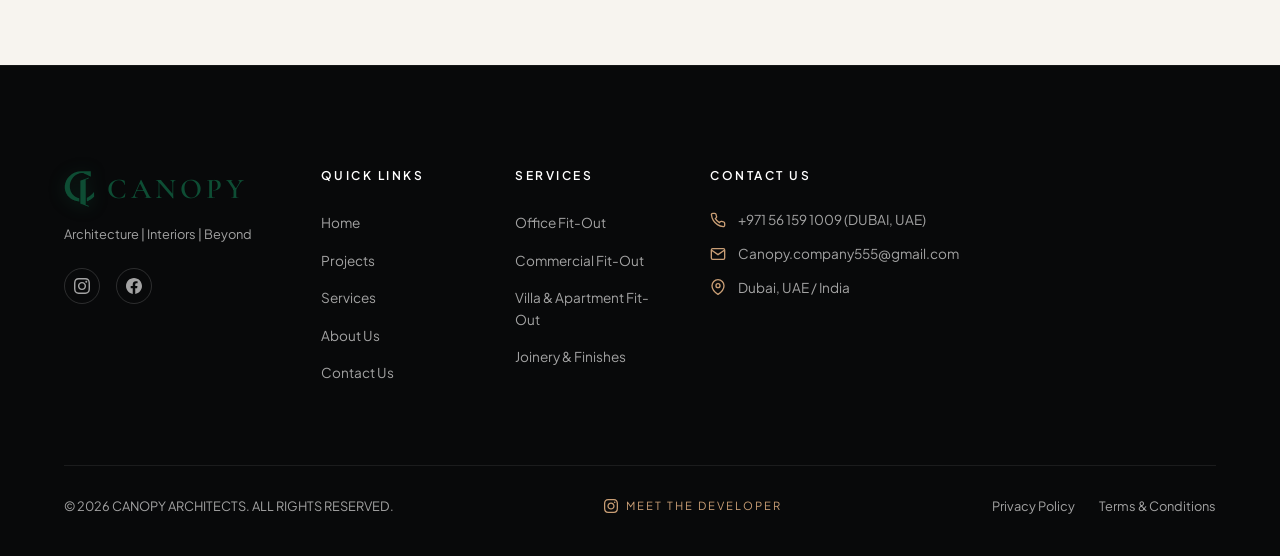
==== commit eaa40448: "26" ====
--- a/about.html
+++ b/about.html
@@ -44,10 +44,8 @@
 
   <!-- Favicon -->
   <link rel="icon" type="image/svg+xml" href="images/canopy_logo_mark.svg">
-  <link rel="icon" type="image/png" sizes="32x32" href="images/favicon-32x32.png">
-  <link rel="icon" type="image/png" sizes="16x16" href="images/favicon-16x16.png">
-  <link rel="shortcut icon" href="favicon.ico">
-  <link rel="apple-touch-icon" sizes="180x180" href="apple-touch-icon.png">
+  <link rel="alternate icon" type="image/png" href="images/canopy_logo_mark.png">
+  <link rel="apple-touch-icon" href="images/canopy_logo_mark.png">
 
   <!-- Stylesheet -->
   <link rel="stylesheet" href="style.css">
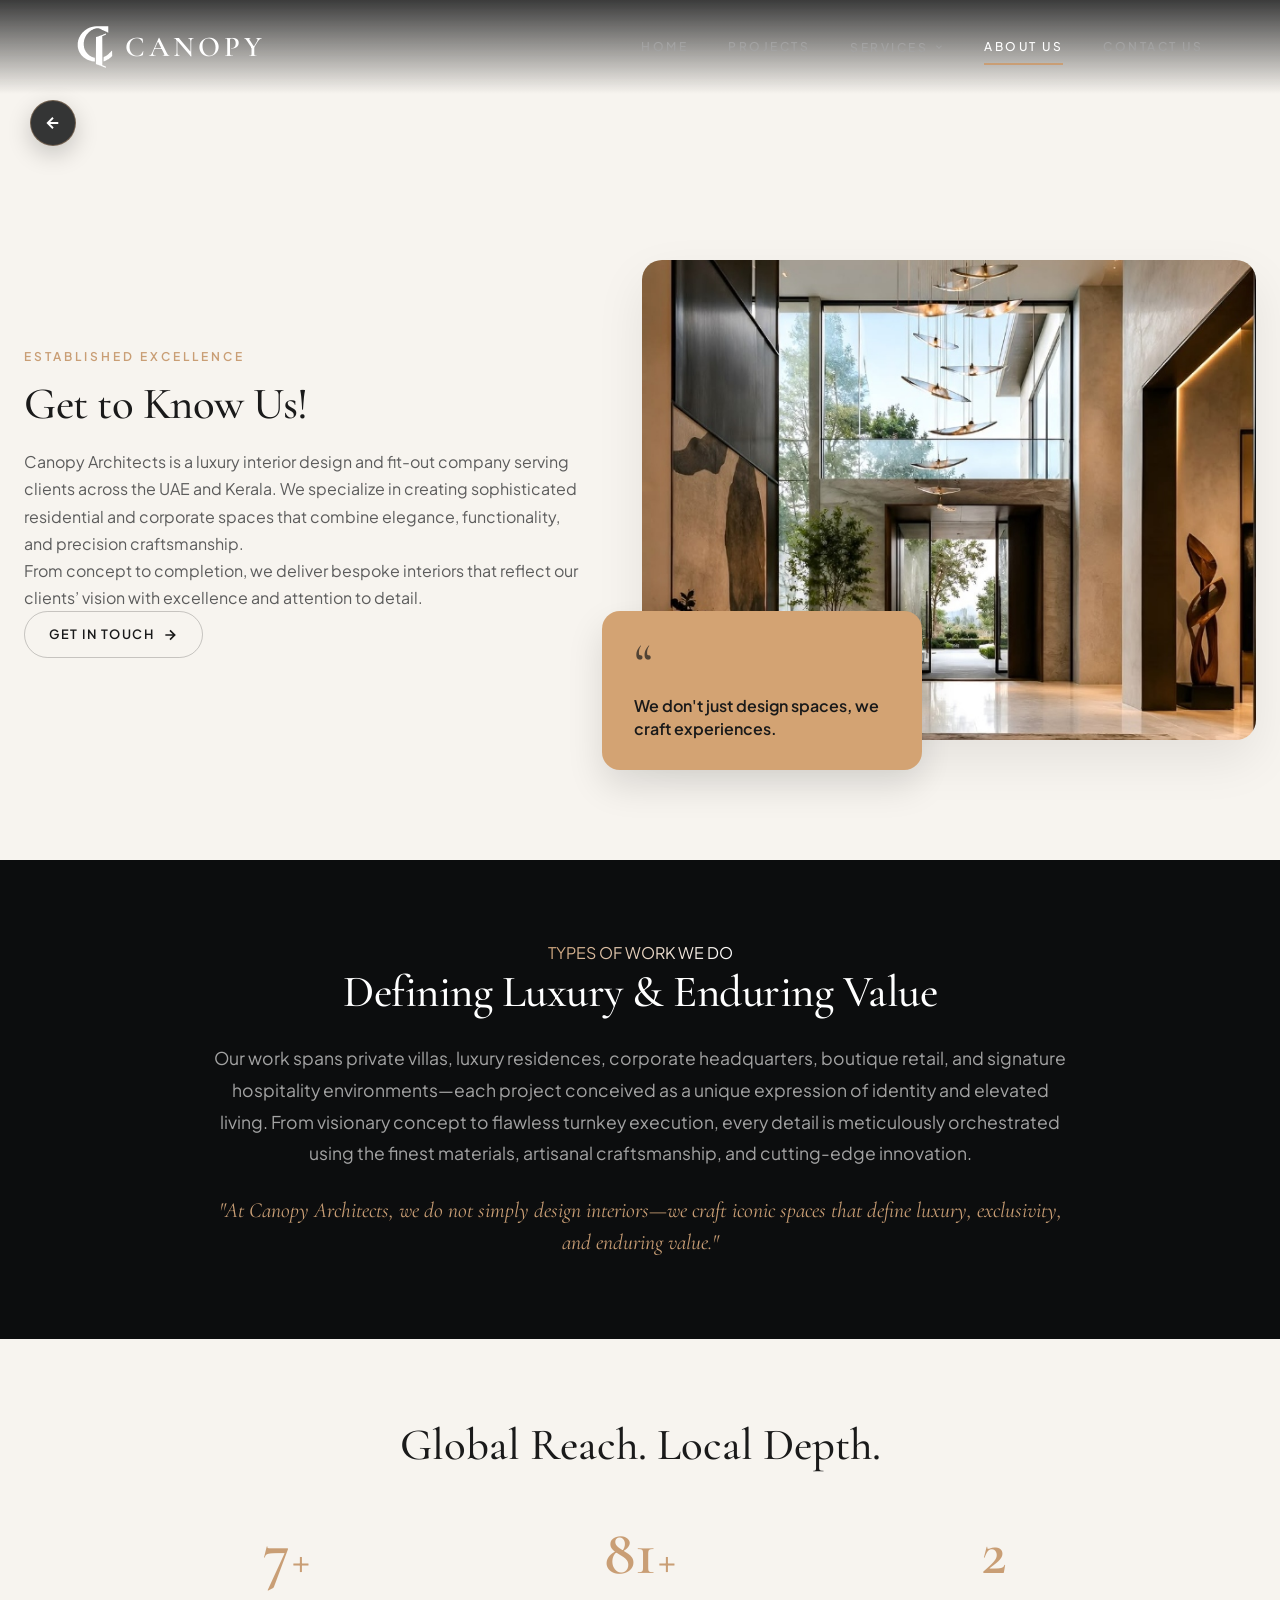
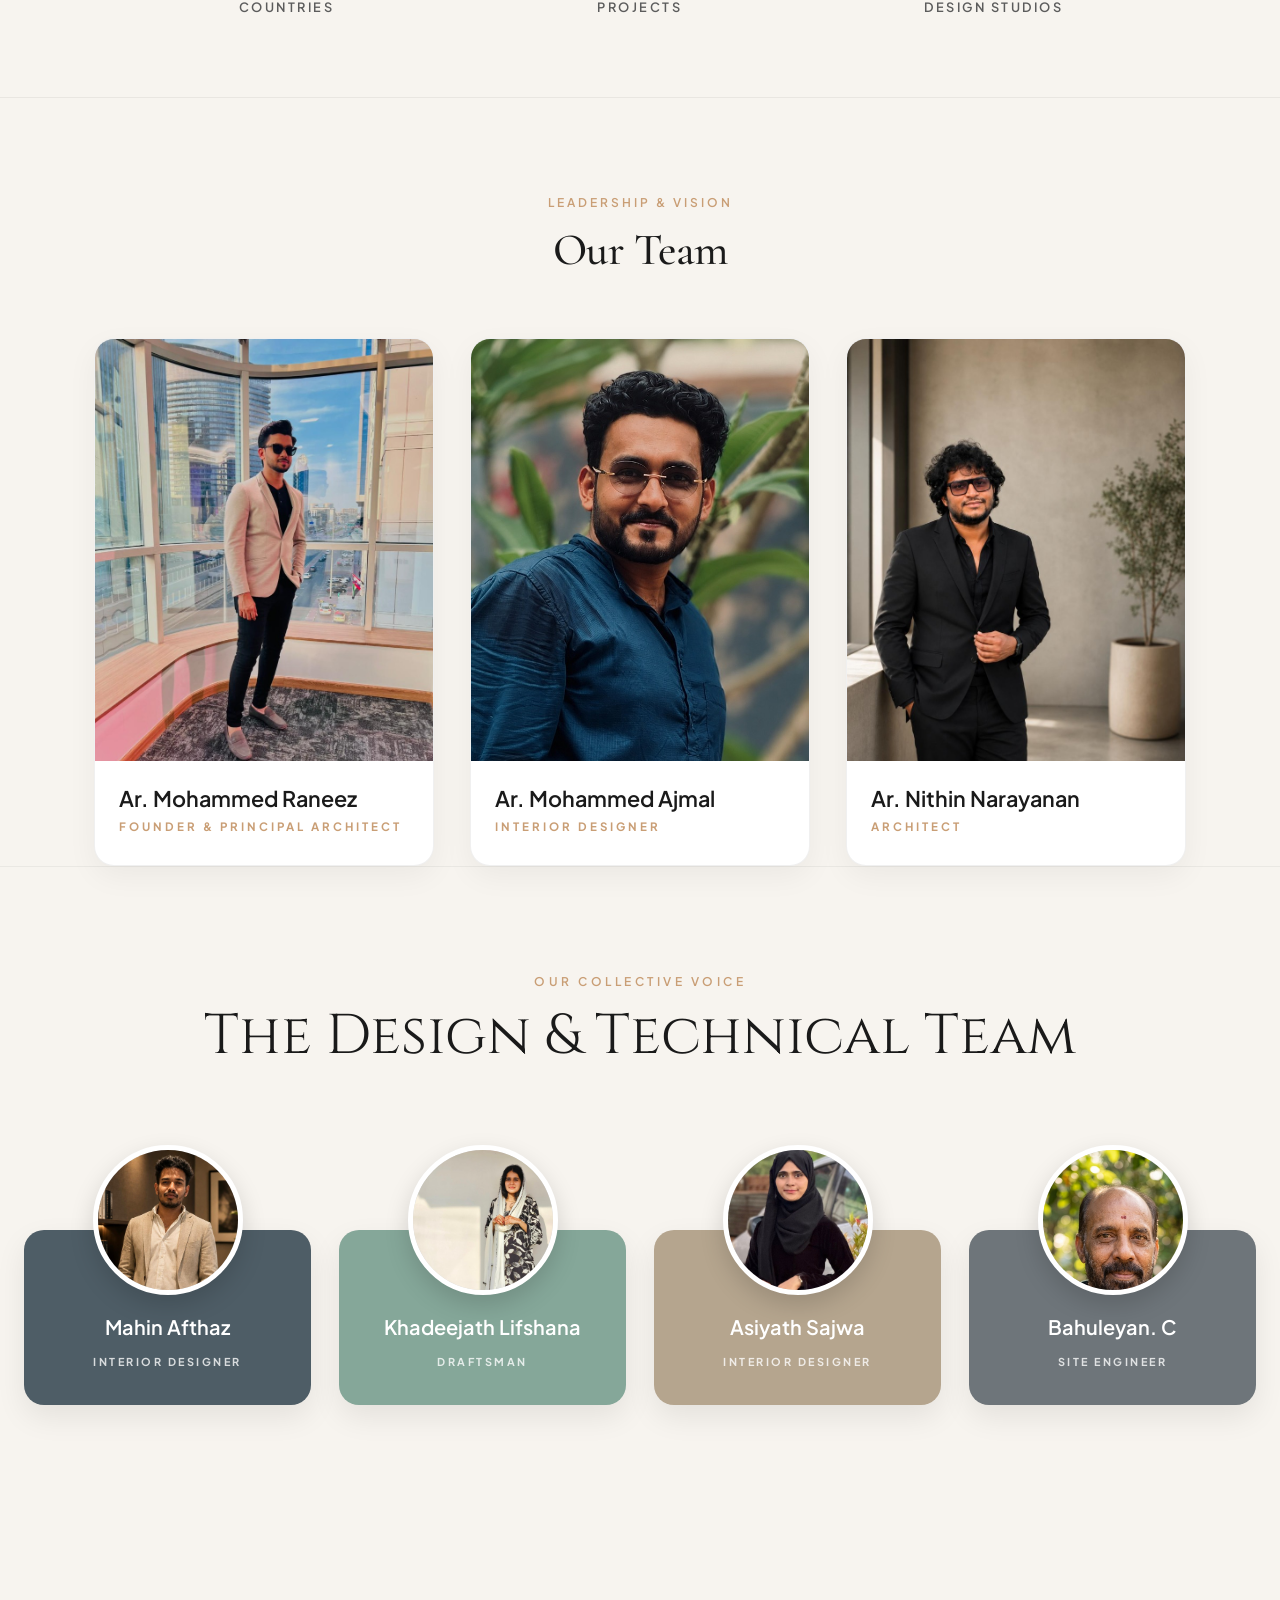
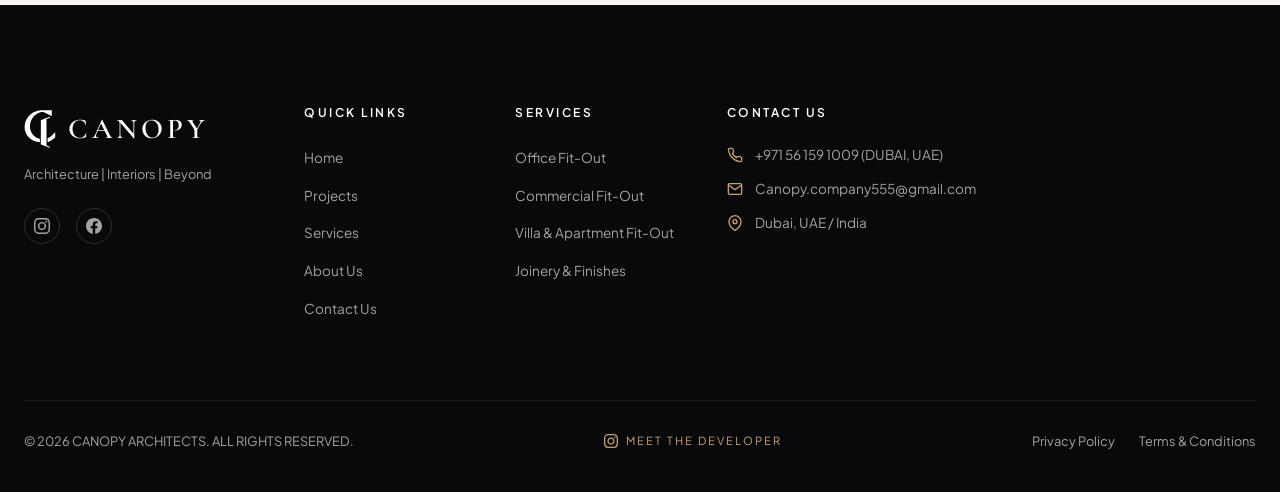
==== commit 087f3354: "Update favicon with black background for high contrast white logo visibility" ====
--- a/about.html
+++ b/about.html
@@ -43,9 +43,9 @@
   <link rel="preconnect" href="https://fonts.gstatic.com" crossorigin>
 
   <!-- Favicon -->
-  <link rel="icon" type="image/svg+xml" href="images/canopy_logo_mark.svg">
-  <link rel="alternate icon" type="image/png" href="images/canopy_logo_mark.png">
-  <link rel="apple-touch-icon" href="images/canopy_logo_mark.png">
+  <link rel="icon" type="image/svg+xml" href="images/favicon.svg">
+  <link rel="alternate icon" type="image/png" href="images/favicon-32x32.png">
+  <link rel="apple-touch-icon" href="images/apple-touch-icon.png">
 
   <!-- Stylesheet -->
   <link rel="stylesheet" href="style.css">
--- a/style.css
+++ b/style.css
@@ -11,8 +11,10 @@
   --accent-gold-hover: #b58b63;
   --accent-quote-bg: #d3a373;
   
-  --brand-green: #0E4D34;
-  --brand-green-accent: #197a54;
+  --brand-blue: #1b6cd8;
+  --brand-blue-accent: #257df0;
+  --brand-green: #1b6cd8;
+  --brand-green-accent: #257df0;
   
   --text-dark-primary: #1a1a1a;
   --text-dark-secondary: #5c5c5c;
@@ -62,88 +64,136 @@
   display: block;
 }
 
-/* Container Utilities */
+/* Container */
 .container {
-  width: 90%;
+  width: 100%;
   max-width: 1320px;
   margin: 0 auto;
-}
-
-.container-fluid {
-  width: 95%;
-  max-width: 1440px;
-  margin: 0 auto;
-}
-
-/* Typography Tags */
+  padding: 0 24px;
+}
+
+/* Typography Styles */
+h1, h2, h3, h4, h5, h6 {
+  font-weight: 400;
+  line-height: 1.2;
+}
+
 .section-tag {
-  font-family: var(--font-sans);
+  display: inline-block;
   font-size: 0.75rem;
-  font-weight: 600;
   letter-spacing: 3px;
   text-transform: uppercase;
   color: var(--accent-gold);
-  margin-bottom: 16px;
-  display: block;
-}
-
-.section-tag-gold {
-  font-family: var(--font-sans);
-  font-size: 0.75rem;
+  margin-bottom: 12px;
   font-weight: 600;
-  letter-spacing: 3px;
-  text-transform: uppercase;
-  color: var(--accent-gold);
-  margin-bottom: 16px;
-  display: block;
 }
 
 .section-heading {
   font-family: var(--font-serif);
-  font-size: clamp(2.2rem, 4.2vw, 3.4rem);
+  font-size: clamp(2rem, 3.5vw, 3.2rem);
+  color: var(--text-dark-primary);
+  margin-bottom: 16px;
   font-weight: 500;
-  line-height: 1.15;
-  color: var(--text-dark-primary);
-  margin-bottom: 20px;
-}
-
-.section-heading-light {
-  font-family: var(--font-serif);
-  font-size: clamp(2.2rem, 4.2vw, 3.4rem);
-  font-weight: 500;
-  line-height: 1.15;
+  letter-spacing: -0.5px;
+}
+
+.section-heading.light {
   color: var(--text-light-primary);
-  margin-bottom: 20px;
 }
 
 .section-desc {
-  font-size: 0.95rem;
+  font-size: 1rem;
   color: var(--text-dark-secondary);
+  max-width: 620px;
   line-height: 1.7;
-  margin-bottom: 32px;
-}
-
-.section-desc-light {
-  font-size: 0.95rem;
+}
+
+.section-desc.light {
   color: var(--text-light-secondary);
-  line-height: 1.7;
-  margin-bottom: 32px;
-}
-
-/* Buttons & Links */
-.btn-outline-dark {
+}
+
+/* Global Buttons */
+.btn-primary {
   display: inline-flex;
   align-items: center;
-  gap: 12px;
-  padding: 12px 24px;
-  border: 1px solid rgba(26, 26, 26, 0.4);
-  border-radius: var(--radius-pill);
-  font-size: 0.75rem;
+  gap: 8px;
+  padding: 14px 28px;
+  background-color: var(--accent-gold);
+  color: #fff;
+  font-size: 0.8rem;
   font-weight: 600;
   letter-spacing: 2px;
   text-transform: uppercase;
+  border-radius: var(--radius-pill);
+  border: 1px solid var(--accent-gold);
+  cursor: pointer;
+}
+
+.btn-primary:hover {
+  background-color: var(--accent-gold-hover);
+  border-color: var(--accent-gold-hover);
+  transform: translateY(-2px);
+  box-shadow: 0 8px 20px rgba(201, 158, 117, 0.3);
+}
+
+.btn-outline-gold {
+  display: inline-flex;
+  align-items: center;
+  gap: 8px;
+  padding: 14px 28px;
+  background: transparent;
+  color: var(--accent-gold);
+  font-size: 0.8rem;
+  font-weight: 600;
+  letter-spacing: 2px;
+  text-transform: uppercase;
+  border-radius: var(--radius-pill);
+  border: 1px solid var(--accent-gold);
+  cursor: pointer;
+}
+
+.btn-outline-gold:hover {
+  background-color: var(--accent-gold);
+  color: #fff;
+  transform: translateY(-2px);
+  box-shadow: 0 8px 20px rgba(201, 158, 117, 0.25);
+}
+
+.btn-outline-light {
+  display: inline-flex;
+  align-items: center;
+  gap: 8px;
+  padding: 14px 28px;
+  background: transparent;
+  color: var(--text-light-primary);
+  font-size: 0.8rem;
+  font-weight: 600;
+  letter-spacing: 2px;
+  text-transform: uppercase;
+  border-radius: var(--radius-pill);
+  border: 1px solid rgba(255, 255, 255, 0.3);
+  cursor: pointer;
+}
+
+.btn-outline-light:hover {
+  border-color: #fff;
+  background: rgba(255, 255, 255, 0.1);
+  transform: translateY(-2px);
+}
+
+.btn-outline-dark {
+  display: inline-flex;
+  align-items: center;
+  gap: 8px;
+  padding: 12px 24px;
+  background: transparent;
   color: var(--text-dark-primary);
-  background: transparent;
+  font-size: 0.8rem;
+  font-weight: 600;
+  letter-spacing: 1.5px;
+  text-transform: uppercase;
+  border-radius: var(--radius-pill);
+  border: 1px solid rgba(0, 0, 0, 0.2);
   cursor: pointer;
 }
 
@@ -153,31 +203,7 @@
   border-color: var(--text-dark-primary);
 }
 
-.btn-outline-gold {
-  display: inline-flex;
-  align-items: center;
-  gap: 12px;
-  padding: 12px 24px;
-  border: 1px solid rgba(201, 158, 117, 0.4);
-  border-radius: var(--radius-pill);
-  font-size: 0.75rem;
-  font-weight: 600;
-  letter-spacing: 2px;
-  text-transform: uppercase;
-  color: #fff;
-  background: transparent;
-  cursor: pointer;
-}
-
-.btn-outline-gold:hover {
-  background: var(--accent-gold);
-  color: #000;
-  border-color: var(--accent-gold);
-}
-
-/* ----------------------------------------------------
-   HEADER & NAVBAR
----------------------------------------------------- */
+/* Header & Navigation */
 .header {
   position: fixed;
   top: 0;
@@ -212,31 +238,29 @@
   font-size: 1.8rem;
   font-weight: 600;
   letter-spacing: 4px;
-  color: var(--brand-green);
+  color: #ffffff;
   text-transform: uppercase;
   text-decoration: none;
 }
 
 .logo span {
-  color: var(--brand-green);
+  color: #ffffff;
   transition: color var(--transition-normal);
 }
 
 .logo:hover span {
-  color: var(--brand-green-accent);
+  color: var(--accent-gold);
 }
 
 .logo-icon {
-  height: 40px;
+  height: 42px;
   width: auto;
   object-fit: contain;
-  filter: drop-shadow(0 2px 8px rgba(14, 77, 52, 0.4));
-  transition: transform var(--transition-normal), filter var(--transition-normal);
+  transition: transform var(--transition-normal);
 }
 
 .logo:hover .logo-icon {
   transform: scale(1.08);
-  filter: drop-shadow(0 4px 12px rgba(14, 77, 52, 0.7));
 }
 
 .desktop-nav {
@@ -1021,7 +1045,7 @@
   font-size: 1.8rem;
   font-weight: 600;
   letter-spacing: 4px;
-  color: var(--brand-green);
+  color: #ffffff;
   display: inline-flex;
   align-items: center;
   gap: 12px;
@@ -1030,19 +1054,18 @@
 }
 
 .footer-logo span {
-  color: var(--brand-green);
+  color: #ffffff;
   transition: color var(--transition-normal);
 }
 
 .footer-logo:hover span {
-  color: var(--brand-green-accent);
+  color: var(--accent-gold);
 }
 
 .footer-logo-icon {
-  height: 36px;
+  height: 38px;
   width: auto;
   object-fit: contain;
-  filter: drop-shadow(0 2px 8px rgba(14, 77, 52, 0.4));
   transition: transform var(--transition-normal);
 }
 
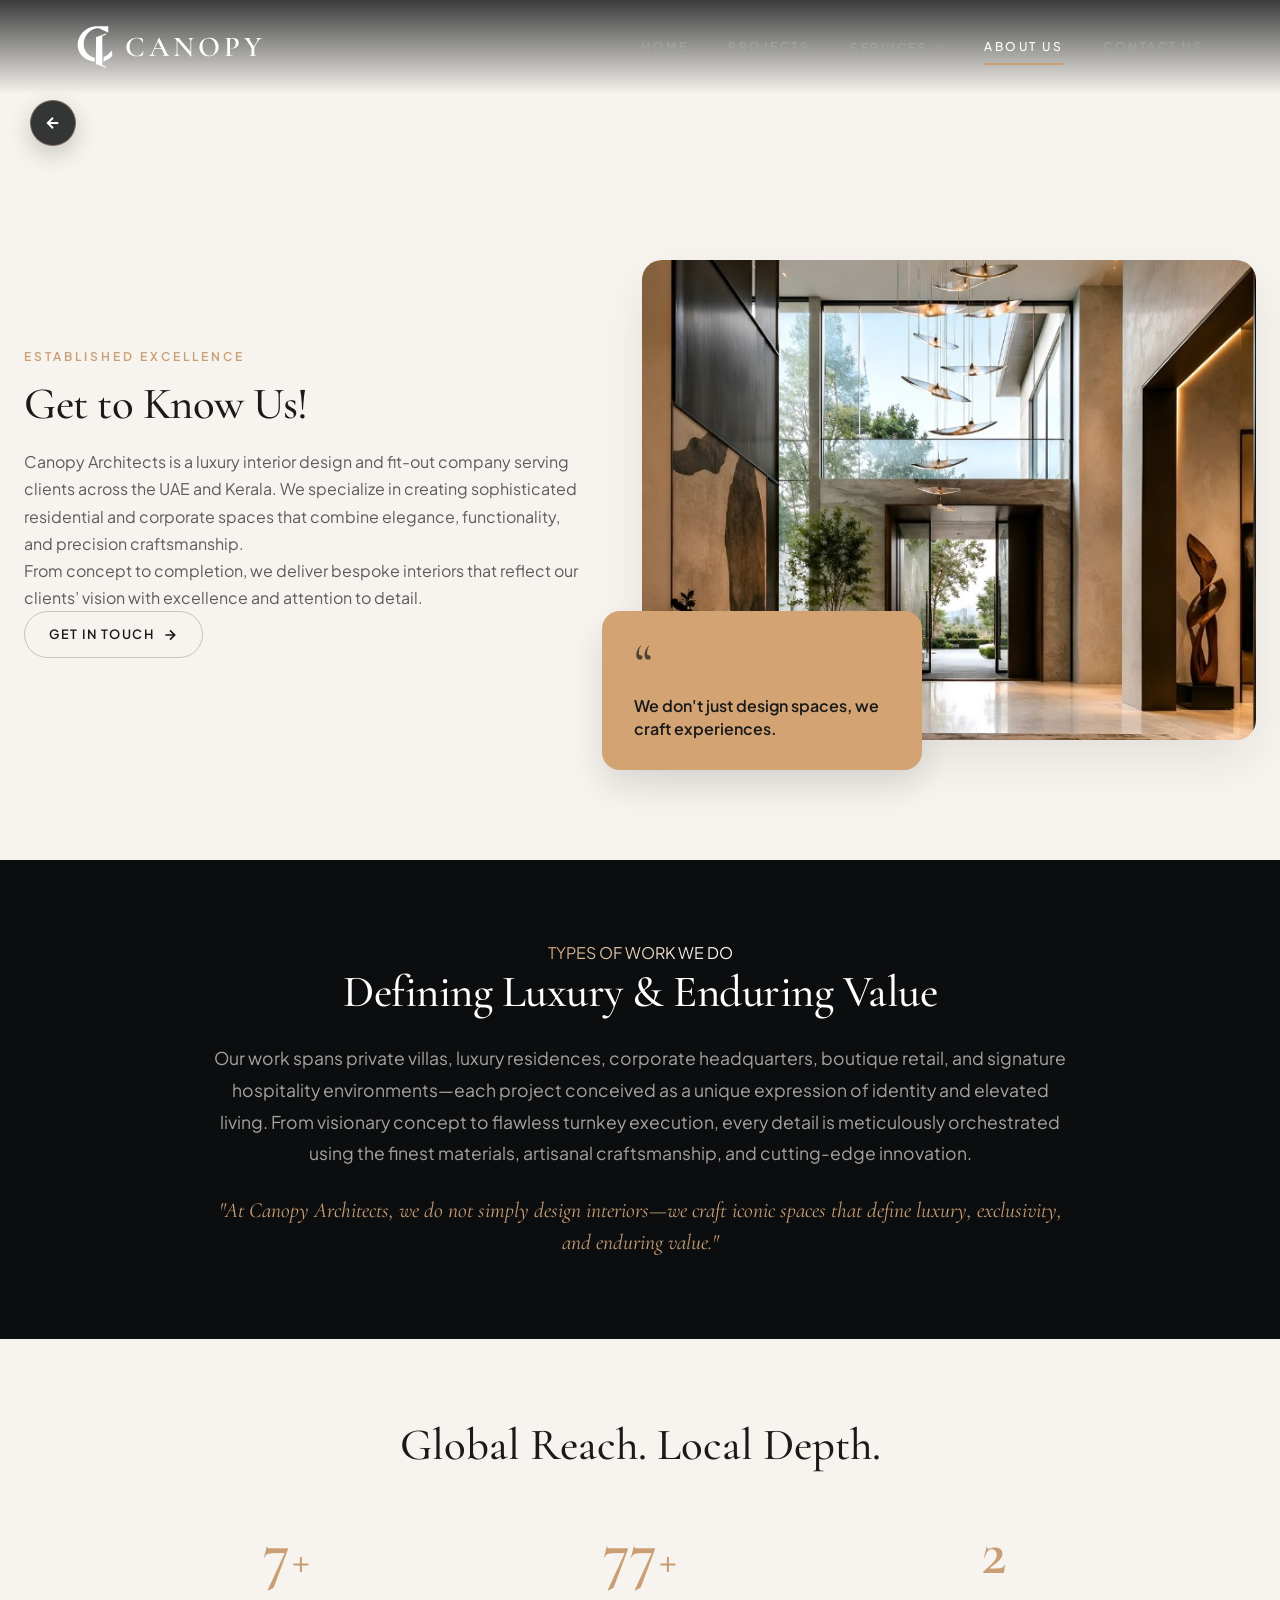
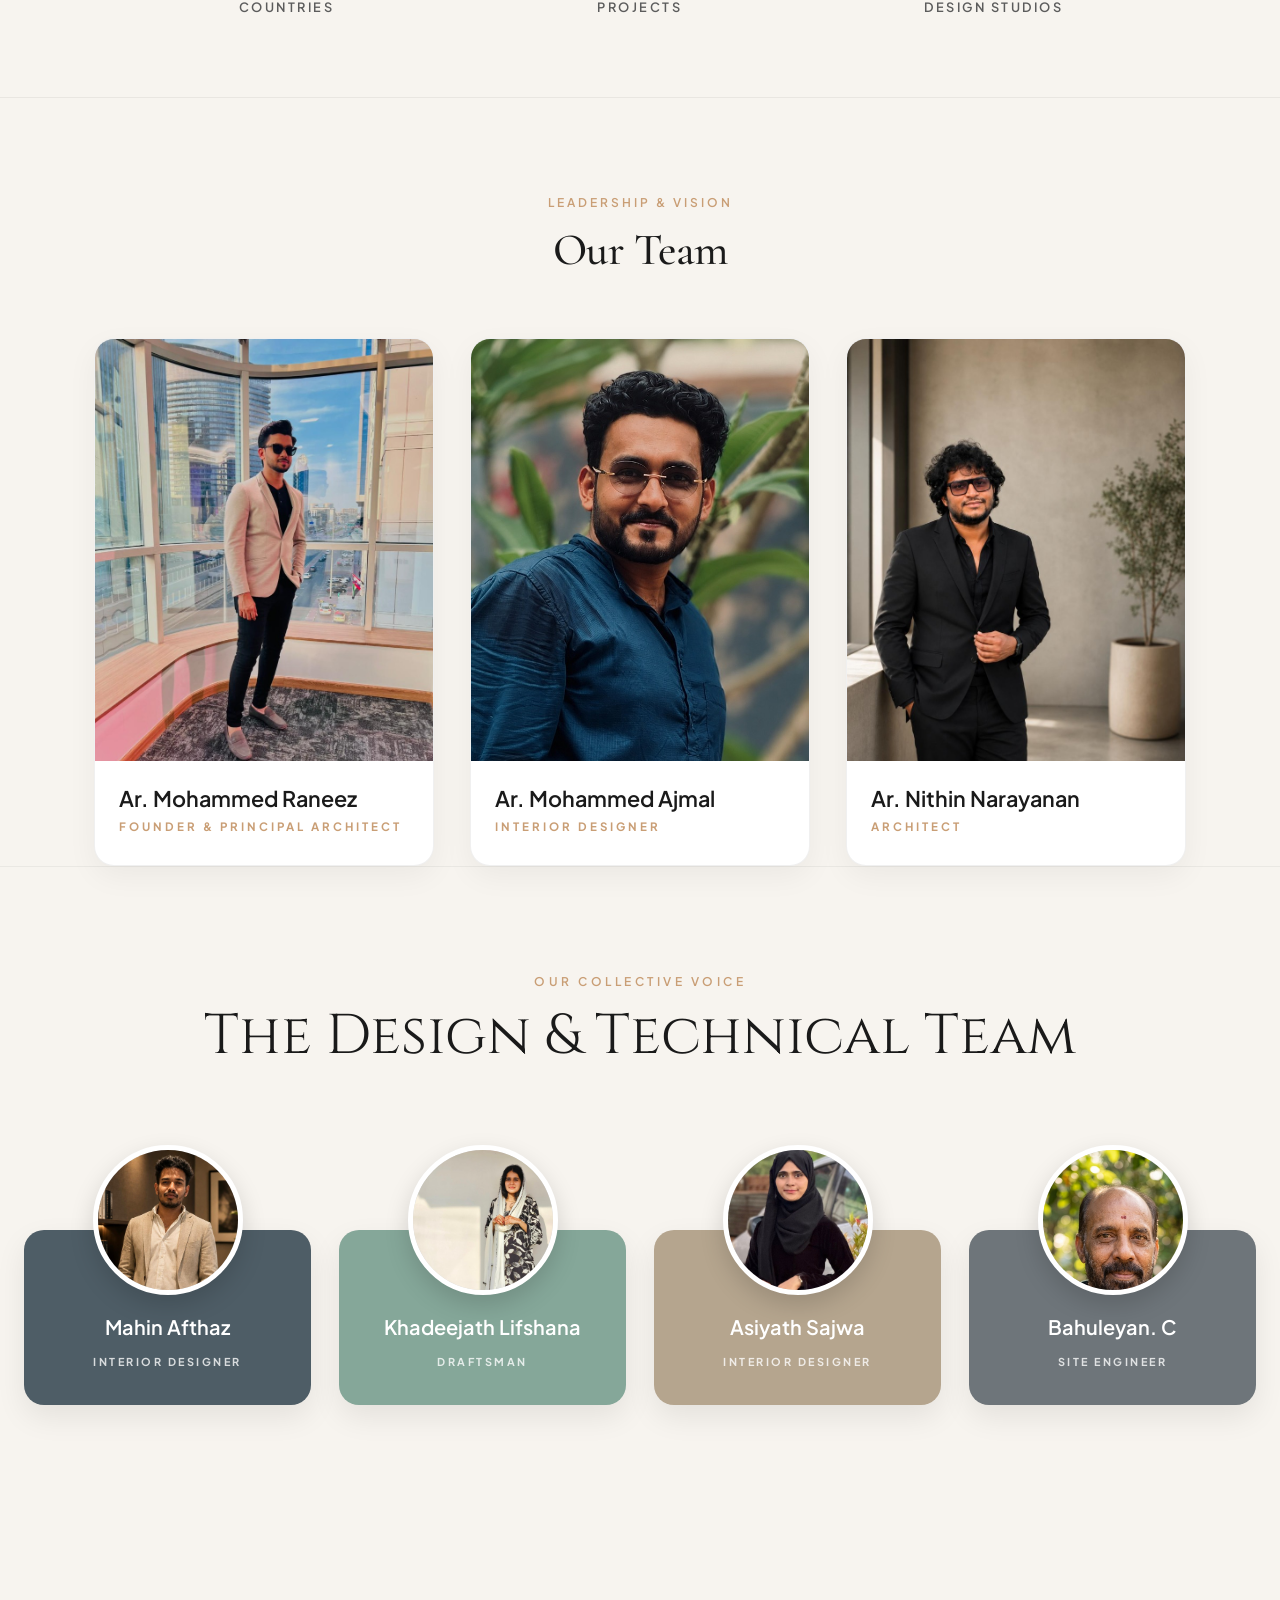
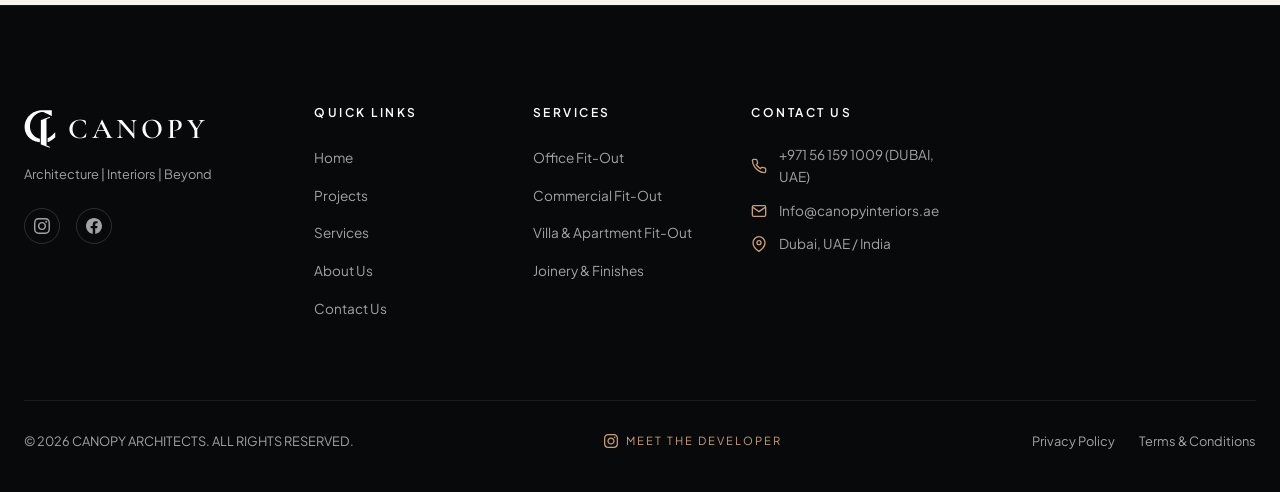
==== commit 847e1d11: "32" ====
--- a/about.html
+++ b/about.html
@@ -232,7 +232,7 @@
         </svg>
         <span>Call Us</span>
       </a>
-      <a href="mailto:Canopy.company555@gmail.com" class="sidebar-contact-btn sidebar-email">
+      <a href="mailto:Info@canopyinteriors.ae" class="sidebar-contact-btn sidebar-email">
         <svg width="18" height="18" viewBox="0 0 24 24" fill="none" stroke="currentColor" stroke-width="2">
           <path d="M4 4h16c1.1 0 2 .9 2 2v12c0 1.1-.9 2-2 2H4c-1.1 0-2-.9-2-2V6c0-1.1.9-2 2-2z"/>
           <polyline points="22,6 12,13 2,6"/>
@@ -467,7 +467,7 @@
             </li>
             <li>
               <svg width="16" height="16" viewBox="0 0 24 24" fill="none" stroke="currentColor" stroke-width="2"><path d="M4 4h16c1.1 0 2 .9 2 2v12c0 1.1-.9 2-2 2H4c-1.1 0-2-.9-2-2V6c0-1.1.9-2 2-2z"/><polyline points="22,6 12,13 2,6"/></svg>
-              <a href="mailto:Canopy.company555@gmail.com">Canopy.company555@gmail.com</a>
+              <a href="mailto:Info@canopyinteriors.ae">Info@canopyinteriors.ae</a>
             </li>
             <li>
               <svg width="16" height="16" viewBox="0 0 24 24" fill="none" stroke="currentColor" stroke-width="2"><path d="M21 10c0 7-9 13-9 13s-9-6-9-13a9 9 0 0 1 18 0z"/><circle cx="12" cy="10" r="3"/></svg>
